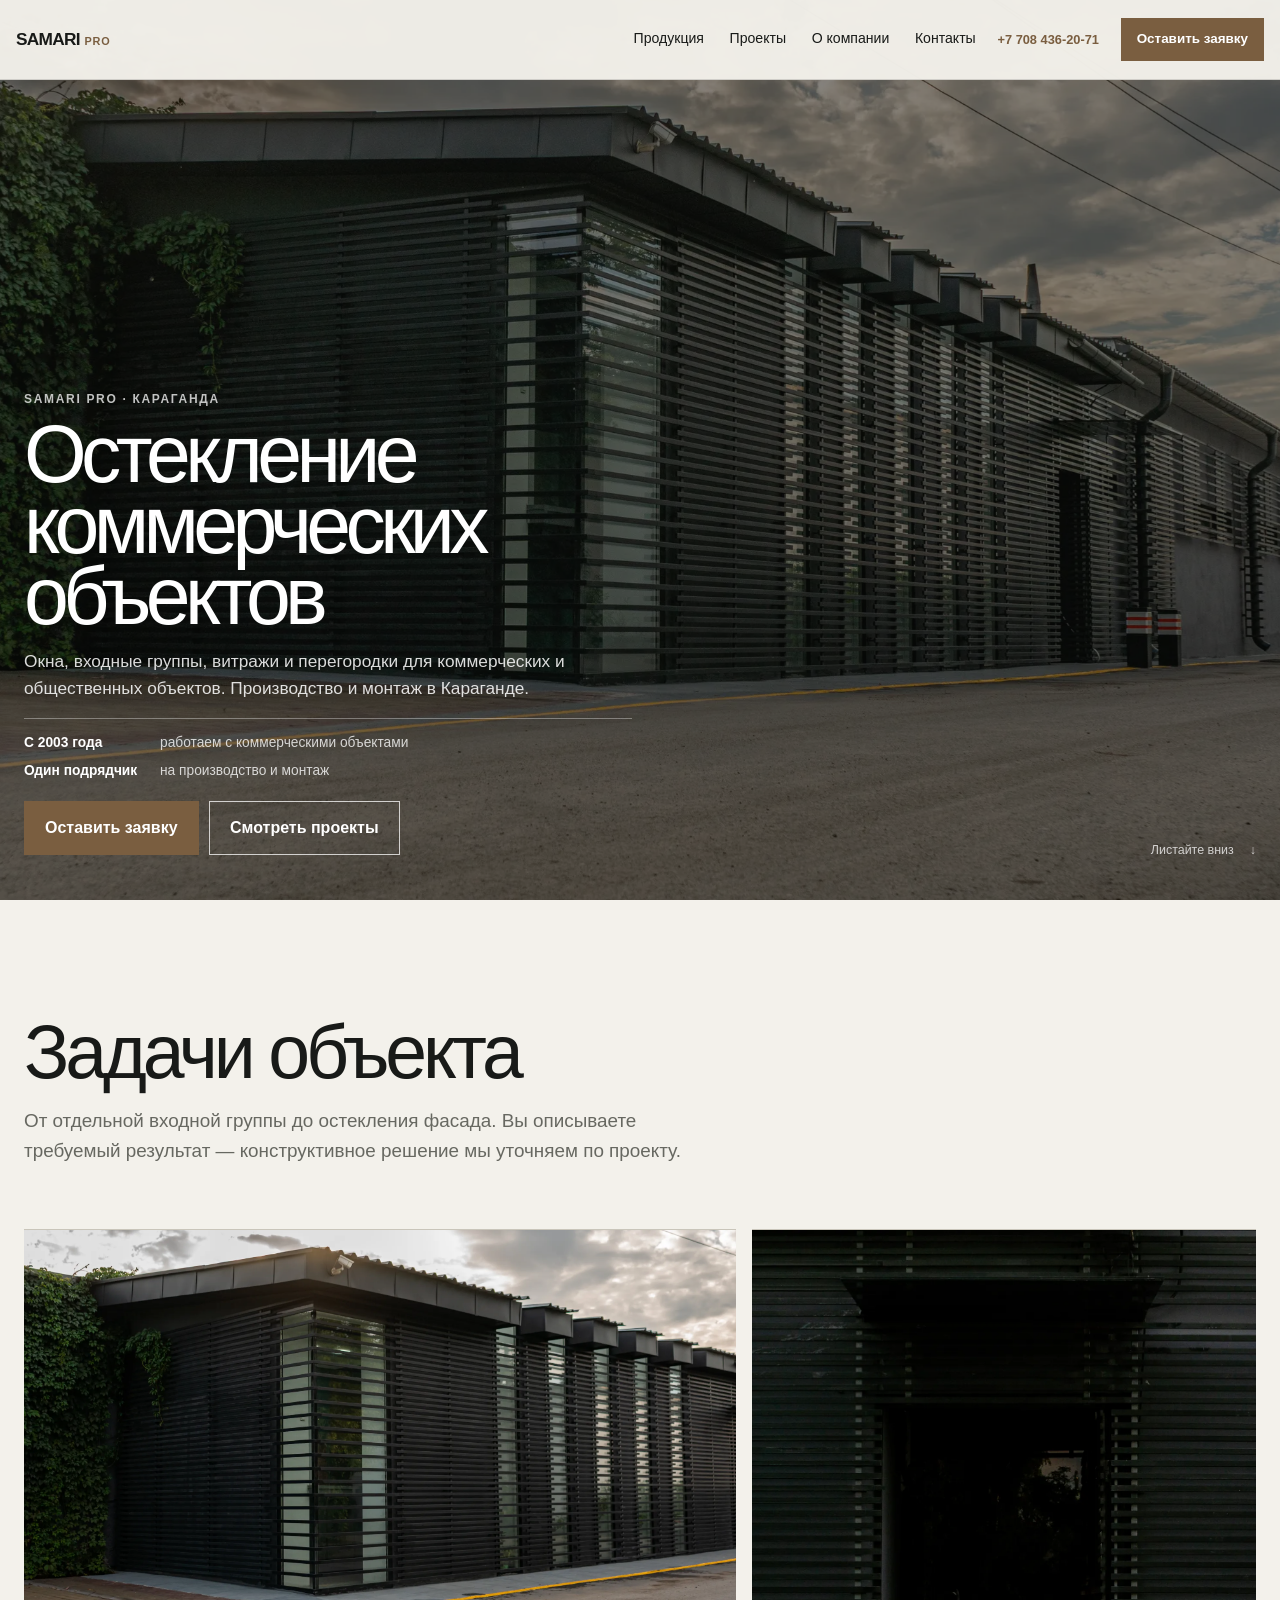
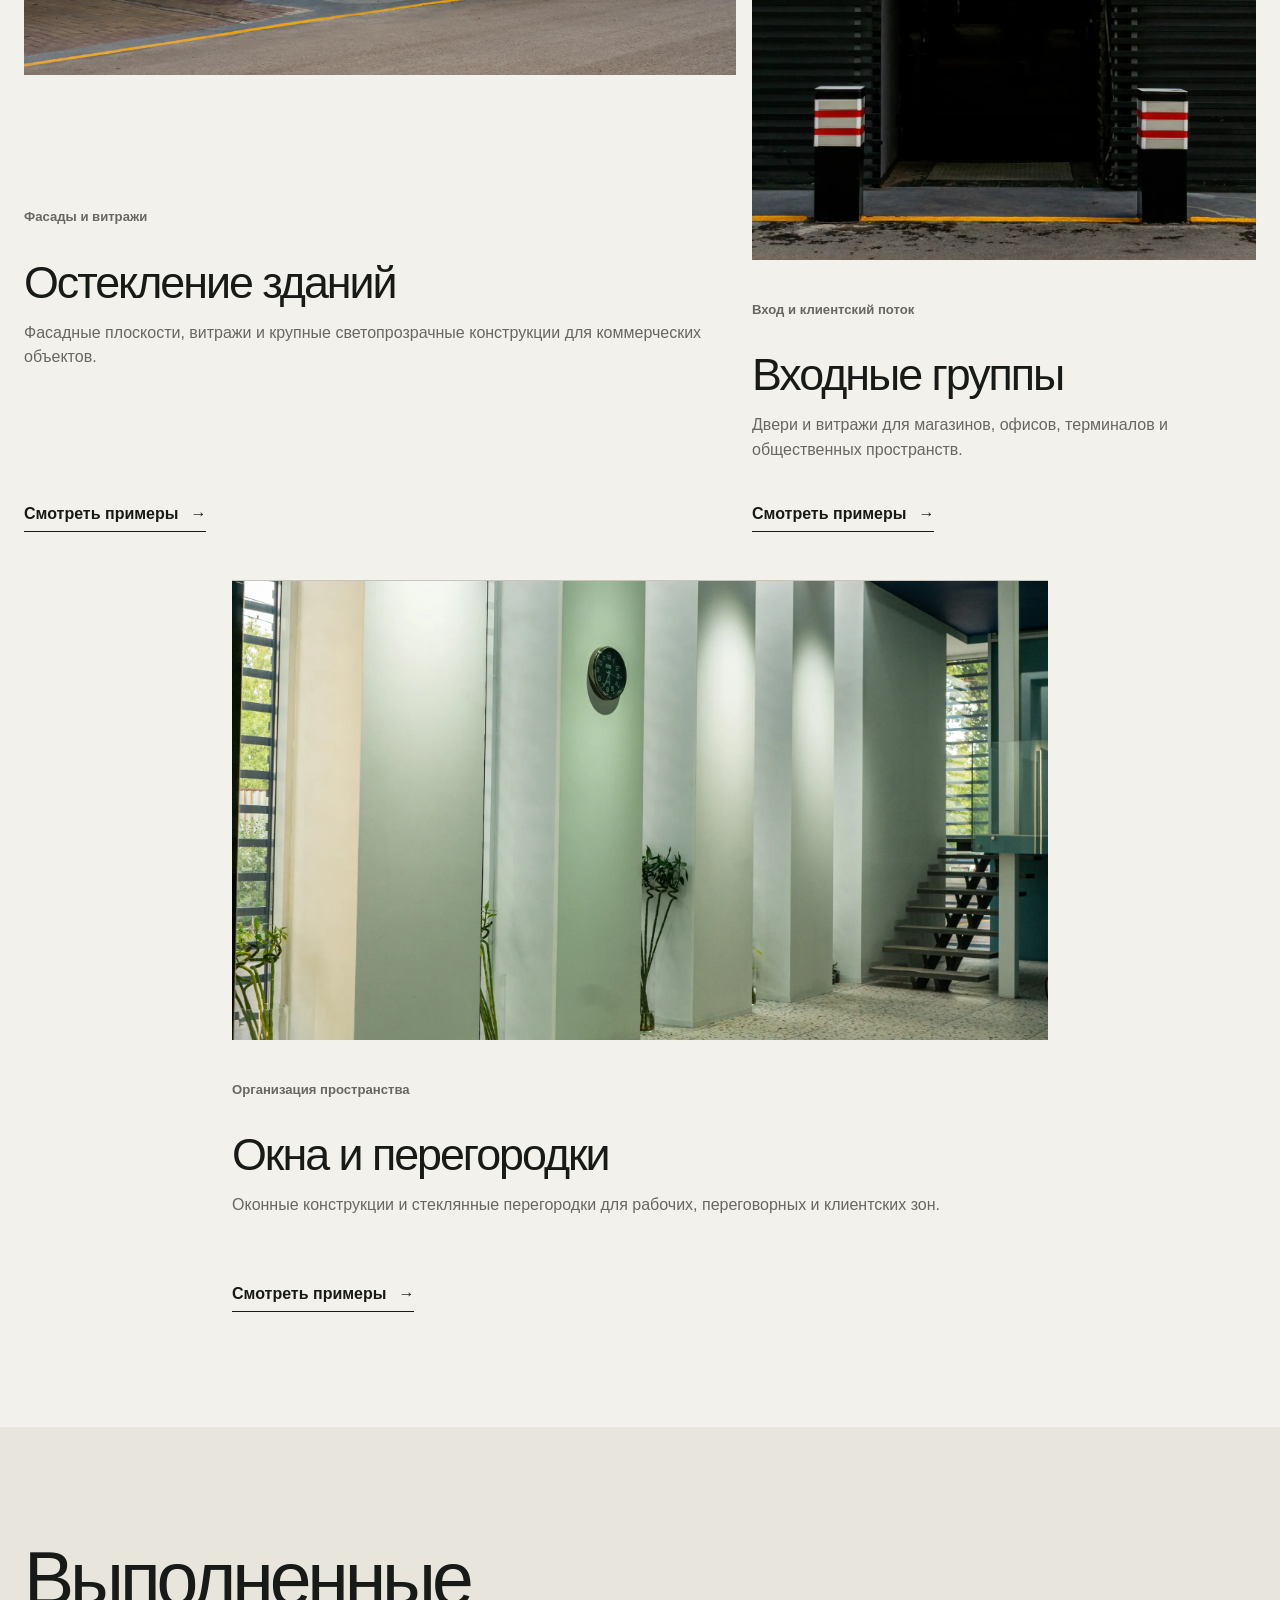
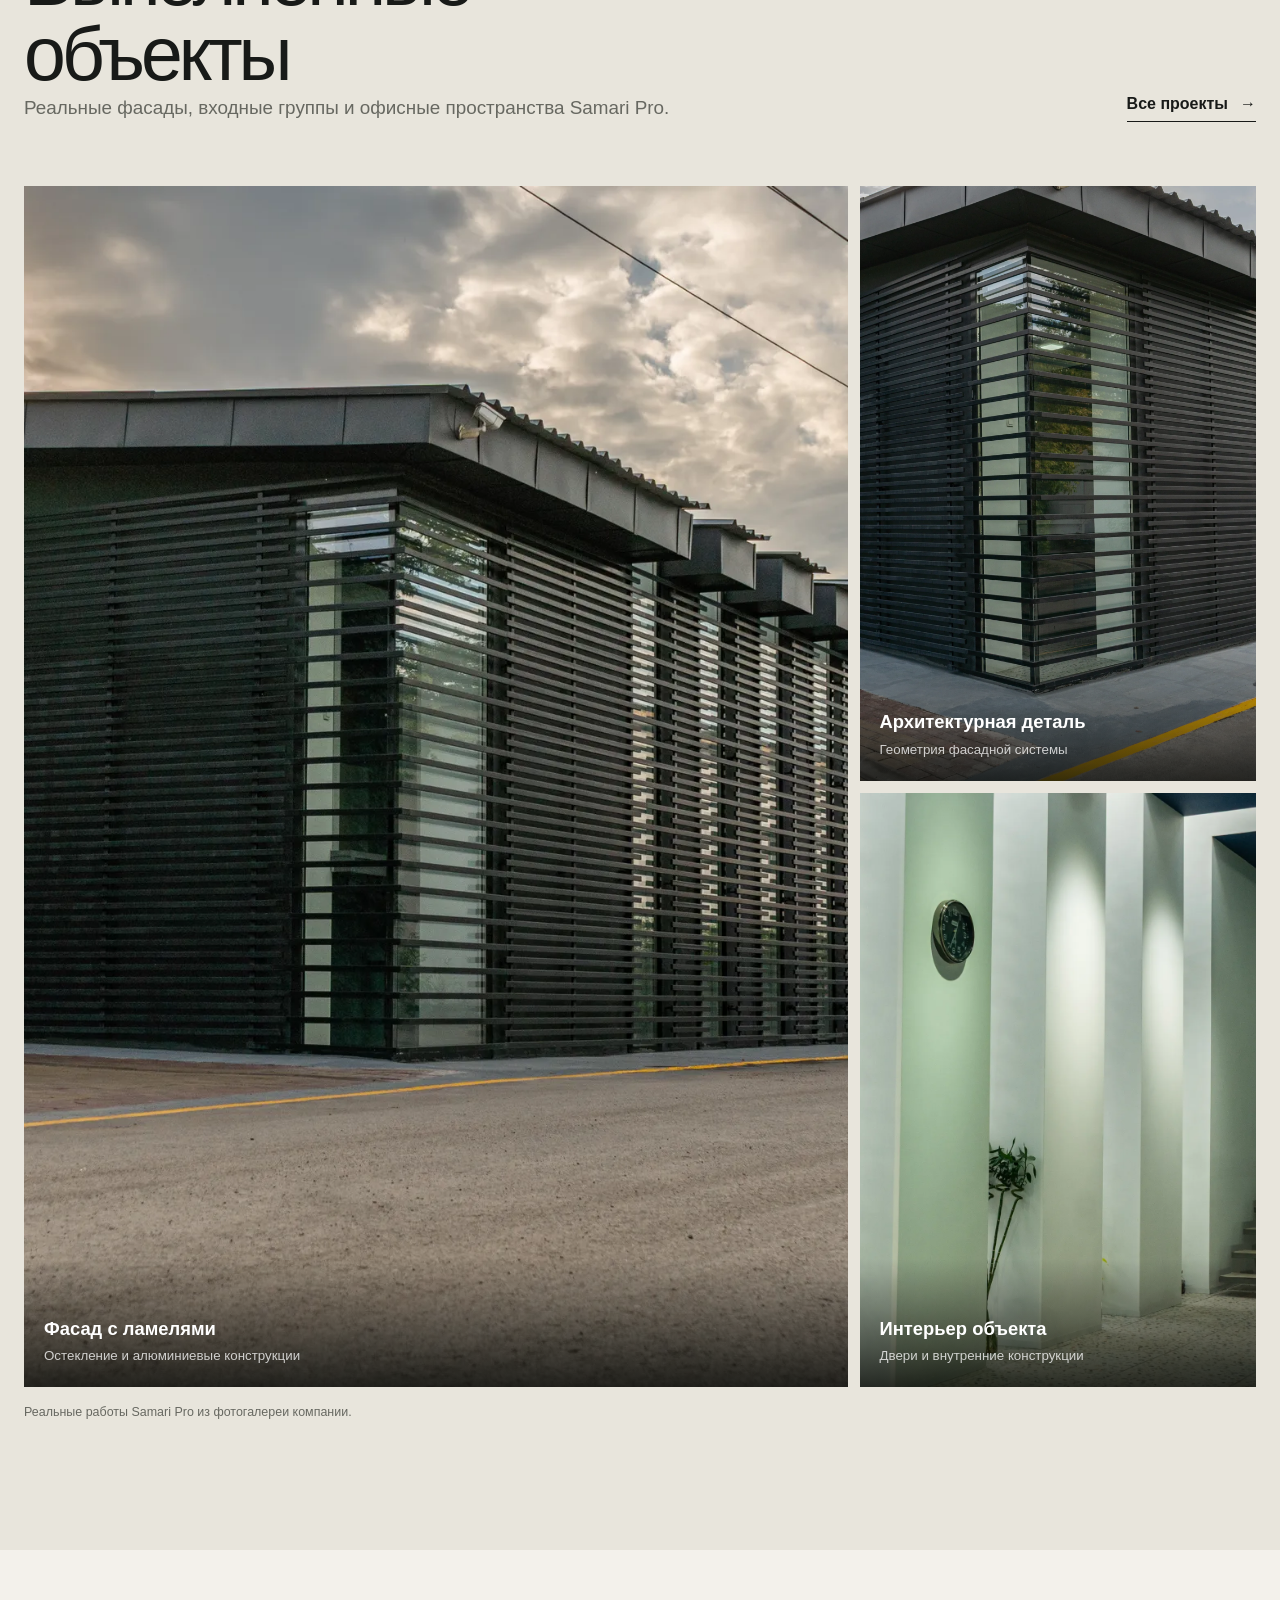
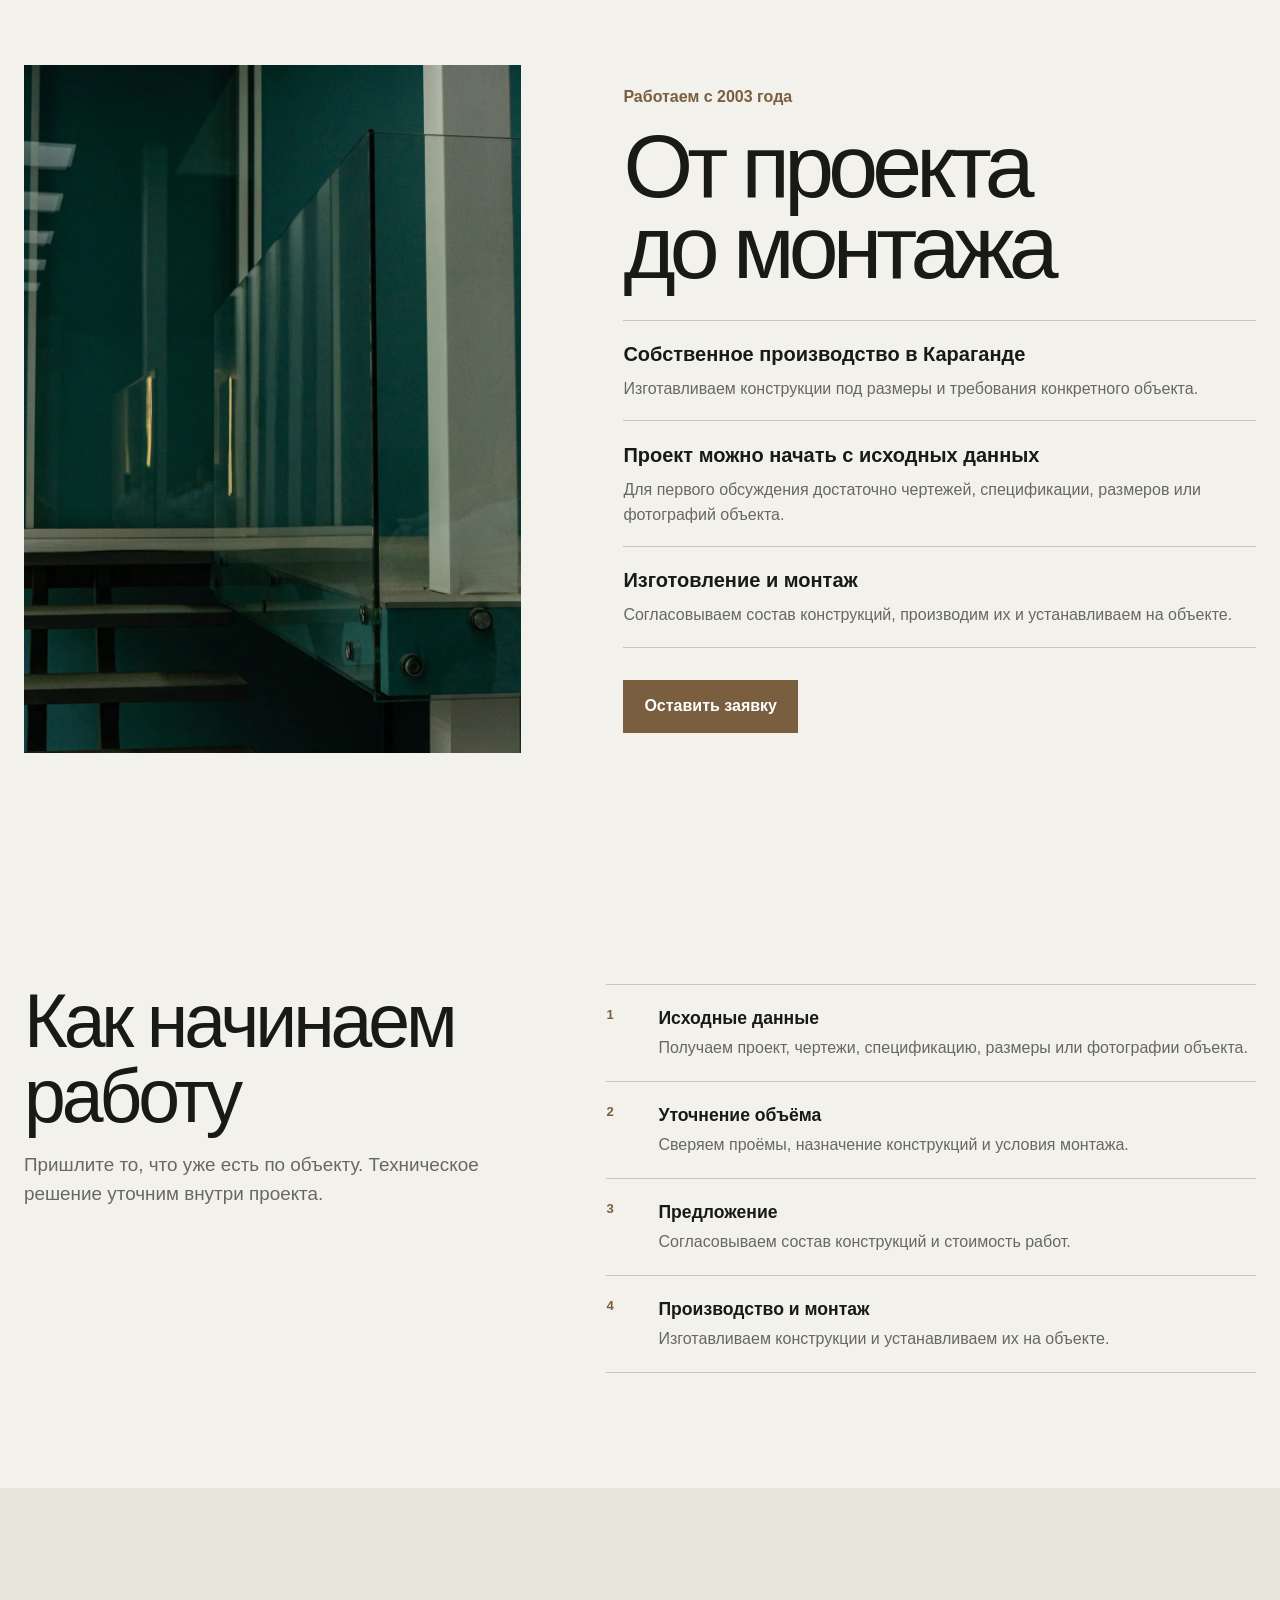
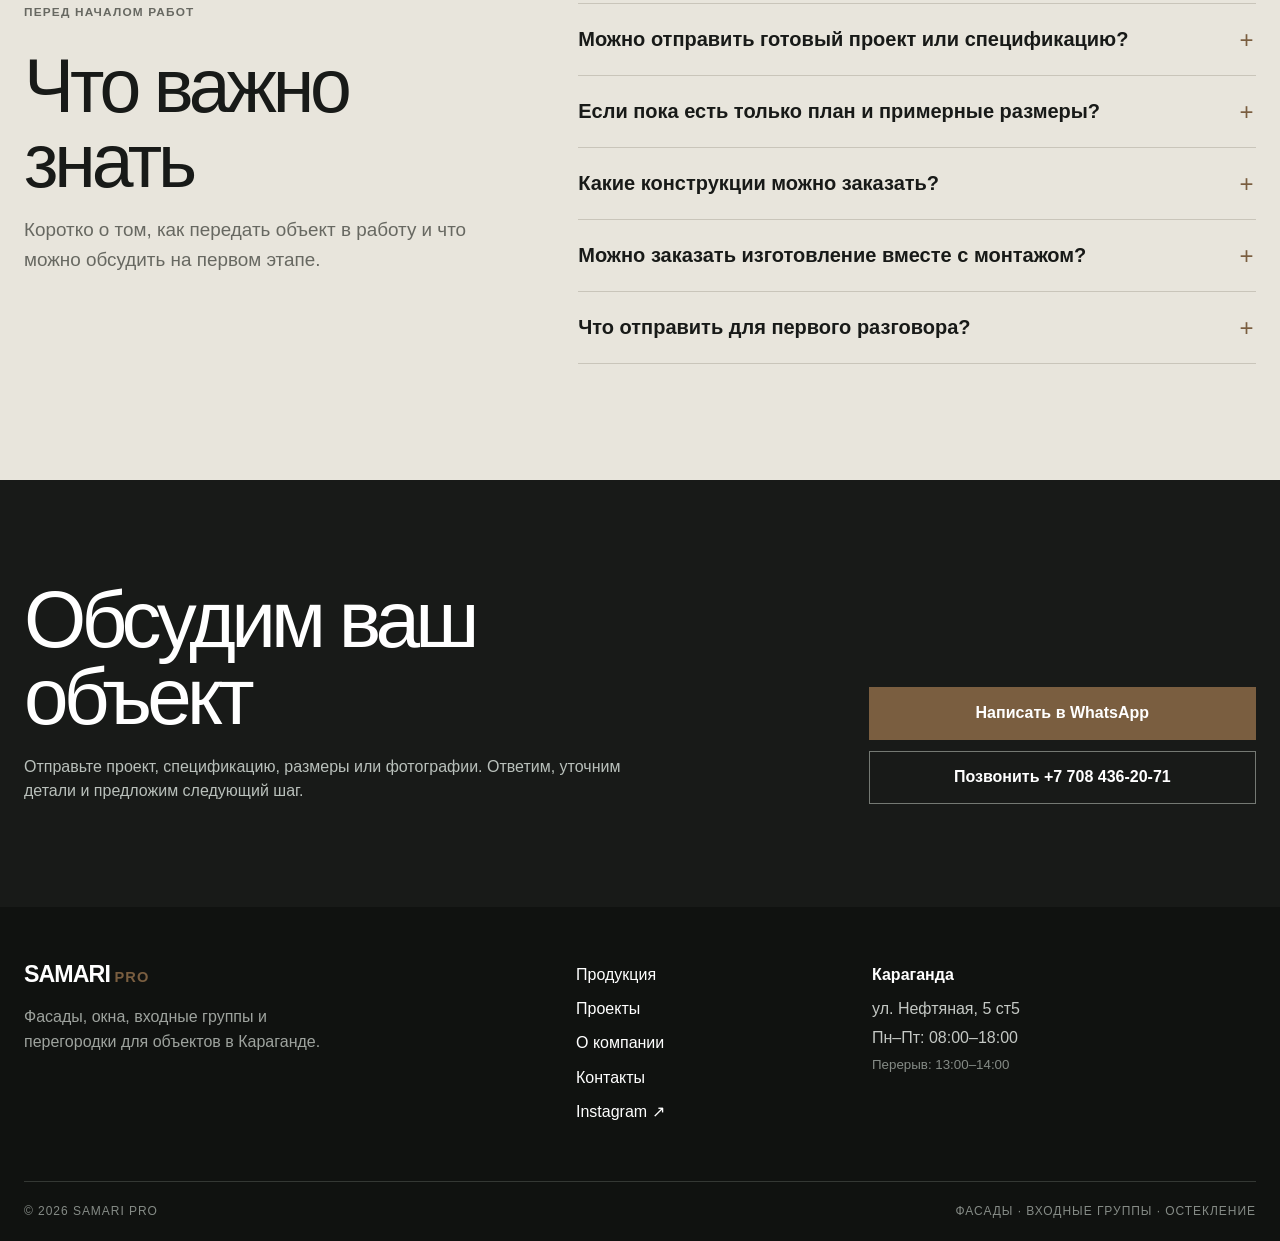
==== index.html @ a2adbf55 "Publish Samari Pro website" ====
<!doctype html>
<html lang="ru">
<head>
  <meta charset="utf-8">
  <meta name="viewport" content="width=device-width, initial-scale=1">
  <meta name="description" content="Samari Pro — фасады, окна, входные группы и перегородки для коммерческих объектов в Караганде.">
  <meta name="theme-color" content="#f3f1eb">
  <link rel="icon" href="/assets/images/favicon.svg" type="image/svg+xml">
  <link rel="alternate icon" href="/favicon.ico" sizes="any">
  <link rel="apple-touch-icon" href="/assets/images/apple-touch-icon.png">
  <title>Samari Pro — остекление коммерческих объектов в Караганде</title>
  <link rel="preload" as="image" href="/assets/images/projects/project-03.webp" fetchpriority="high">
  <link rel="stylesheet" href="/assets/css/style.css?v=20260908c">
</head>
<body class="page-home">
  <div class="loading-screen" aria-hidden="true"><i></i><i></i></div>
  <header class="site-header" data-header>
    <a class="logo" href="/index.html" aria-label="Samari Pro — главная"><span>SAMARI</span><b>PRO</b></a>
    <nav class="desktop-nav" aria-label="Основная навигация">
      <a href="/catalog.html">Продукция</a><a href="/projects.html">Проекты</a><a href="/about.html">О компании</a><a href="/contacts.html">Контакты</a>
    </nav>
    <a class="header-phone" href="tel:+77084362071"><span>+7 708 436-20-71</span></a><a class="header-action" href="https://wa.me/77084362071" target="_blank" rel="noopener">Оставить заявку</a>
    <button class="menu-toggle" type="button" aria-label="Открыть меню" aria-expanded="false" data-menu-toggle><span></span><span></span></button>
  </header>

  <div class="mobile-menu" data-mobile-menu aria-hidden="true">
    <nav aria-label="Мобильная навигация">
      <a href="/catalog.html">Продукция</a><a href="/projects.html">Проекты</a><a href="/about.html">О компании</a><a href="/contacts.html">Контакты</a>
    </nav>
    <div class="mobile-menu__bottom"><p>Фасады, окна и входные группы<br>для объектов в Караганде</p><a class="mobile-phone" href="tel:+77084362071">+7 708 436-20-71</a><a class="button button--accent" href="https://wa.me/77084362071" target="_blank" rel="noopener">Оставить заявку</a></div>
  </div>

  <main>
    <section class="hero" aria-labelledby="hero-title">
      <img class="hero__image is-active" src="/assets/images/projects/project-03.webp" alt="Фасад с панорамным остеклением и алюминиевыми ламелями, работа Samari Pro" width="2200" height="1467" fetchpriority="high">
      <div class="hero__overlay" aria-hidden="true"></div>
      <div class="shell hero__content">
        <p class="hero__location">Samari Pro · Караганда</p>
        <h1 id="hero-title">Остекление коммерческих объектов</h1>
        <p class="hero__lead">Окна, входные группы, витражи и перегородки для коммерческих и общественных объектов. Производство и монтаж в Караганде.</p>
        <div class="hero__proof" aria-label="О компании"><span><b>С 2003 года</b> работаем с коммерческими объектами</span><span><b>Один подрядчик</b> на производство и монтаж</span></div>
        <div class="hero__actions"><a class="button button--accent" href="https://wa.me/77084362071" target="_blank" rel="noopener">Оставить заявку</a><button class="button button--light" type="button" data-scroll-target="projects">Смотреть проекты</button></div>
      </div>
      <button class="hero__scroll" type="button" data-scroll-target="solutions">Листайте вниз <span aria-hidden="true">↓</span></button>
    </section>

    <section class="solutions section" id="solutions" aria-labelledby="solutions-title">
      <div class="shell section-heading" data-reveal>
        <h2 id="solutions-title">Задачи объекта</h2>
        <p>От отдельной входной группы до остекления фасада. Вы описываете требуемый результат — конструктивное решение мы уточняем по проекту.</p>
      </div>
      <div class="shell solution-list">
        <article class="solution" data-reveal>
          <a class="solution__image" href="/projects.html"><img src="/assets/images/projects/project-01.webp" alt="Фасад с алюминиевыми ламелями, работа Samari Pro" width="2200" height="1467" loading="lazy"></a>
          <div class="solution__copy"><p class="solution__type">Фасады и витражи</p><h3>Остекление зданий</h3><p>Фасадные плоскости, витражи и крупные светопрозрачные конструкции для коммерческих объектов.</p><a class="text-link" href="/projects.html">Смотреть примеры <span>→</span></a></div>
        </article>
        <article class="solution" data-reveal>
          <a class="solution__image" href="/projects.html"><img src="/assets/images/projects/project-10.webp" alt="Входная группа в фасаде с алюминиевыми ламелями, работа Samari Pro" width="2200" height="1467" loading="lazy"></a>
          <div class="solution__copy"><p class="solution__type">Вход и клиентский поток</p><h3>Входные группы</h3><p>Двери и витражи для магазинов, офисов, терминалов и общественных пространств.</p><a class="text-link" href="/projects.html">Смотреть примеры <span>→</span></a></div>
        </article>
        <article class="solution solution--cold" data-reveal>
          <a class="solution__image" href="/projects.html"><img src="/assets/images/projects/project-34.webp" alt="Интерьер коммерческого объекта, работа Samari Pro" width="2200" height="1467" loading="lazy"></a>
          <div class="solution__copy"><p class="solution__type">Организация пространства</p><h3>Окна и перегородки</h3><p>Оконные конструкции и стеклянные перегородки для рабочих, переговорных и клиентских зон.</p><a class="text-link" href="/projects.html">Смотреть примеры <span>→</span></a></div>
        </article>
      </div>
    </section>

    <section class="featured-projects section section--paper" id="projects" aria-labelledby="projects-title">
      <div class="shell section-heading section-heading--row" data-reveal><div><h2 id="projects-title">Выполненные объекты</h2><p>Реальные фасады, входные группы и офисные пространства Samari Pro.</p></div><a class="text-link" href="/projects.html">Все проекты <span>→</span></a></div>
      <div class="shell project-mosaic" data-reveal>
        <a class="project-tile project-tile--large" href="/projects.html"><img src="/assets/images/projects/project-03.webp" alt="Фасад с остеклением и алюминиевыми ламелями, работа Samari Pro" width="2200" height="1467" loading="lazy"><span><b>Фасад с ламелями</b><small>Остекление и алюминиевые конструкции</small></span></a>
        <a class="project-tile" href="/projects.html"><img src="/assets/images/projects/project-05.webp" alt="Узел алюминиевых ламелей фасада, работа Samari Pro" width="1467" height="2200" loading="lazy"><span><b>Архитектурная деталь</b><small>Геометрия фасадной системы</small></span></a>
        <a class="project-tile" href="/projects.html"><img src="/assets/images/projects/project-33.webp" alt="Внутреннее пространство реализованного объекта Samari Pro" width="2200" height="1467" loading="lazy"><span><b>Интерьер объекта</b><small>Двери и внутренние конструкции</small></span></a>
      </div>
      <p class="shell image-note">Реальные работы Samari Pro из фотогалереи компании.</p>
    </section>

    <section class="company-showcase section" aria-labelledby="company-showcase-title">
      <div class="shell company-showcase__grid">
        <figure class="company-media" data-reveal><img src="/assets/images/projects/project-20.webp" alt="Интерьер реализованного коммерческого объекта Samari Pro" width="2200" height="1467" loading="lazy"></figure>
        <div class="company-showcase__copy" data-reveal>
          <p class="company-since">Работаем с 2003 года</p>
          <h2 id="company-showcase-title">От проекта до монтажа</h2>
          <ul class="company-points">
            <li><b>Собственное производство в Караганде</b><span>Изготавливаем конструкции под размеры и требования конкретного объекта.</span></li>
            <li><b>Проект можно начать с исходных данных</b><span>Для первого обсуждения достаточно чертежей, спецификации, размеров или фотографий объекта.</span></li>
            <li><b>Изготовление и монтаж</b><span>Согласовываем состав конструкций, производим их и устанавливаем на объекте.</span></li>
          </ul>
          <a class="button button--accent" href="https://wa.me/77084362071" target="_blank" rel="noopener">Оставить заявку</a>
        </div>
      </div>
    </section>

    <section class="how section" aria-labelledby="how-title">
      <div class="shell how__grid">
        <div class="section-heading" data-reveal><h2 id="how-title">Как начинаем работу</h2><p>Пришлите то, что уже есть по объекту. Техническое решение уточним внутри проекта.</p></div>
        <ol class="steps" data-reveal><li><b>Исходные данные</b><span>Получаем проект, чертежи, спецификацию, размеры или фотографии объекта.</span></li><li><b>Уточнение объёма</b><span>Сверяем проёмы, назначение конструкций и условия монтажа.</span></li><li><b>Предложение</b><span>Согласовываем состав конструкций и стоимость работ.</span></li><li><b>Производство и монтаж</b><span>Изготавливаем конструкции и устанавливаем их на объекте.</span></li></ol>
      </div>
    </section>

    <section class="faq section" aria-labelledby="faq-title">
      <div class="shell faq__grid">
        <div class="section-heading" data-reveal><p class="eyebrow">Перед началом работ</p><h2 id="faq-title">Что важно знать</h2><p>Коротко о том, как передать объект в работу и что можно обсудить на первом этапе.</p></div>
        <div class="faq__list" data-reveal>
          <details><summary>Можно отправить готовый проект или спецификацию?</summary><p>Да. Пришлите документы в WhatsApp — изучим исходные данные и уточним вопросы по конструкциям и монтажу.</p></details>
          <details><summary>Если пока есть только план и примерные размеры?</summary><p>Этого достаточно для первого обсуждения. Точные параметры фиксируются после уточнения объекта и замера.</p></details>
          <details><summary>Какие конструкции можно заказать?</summary><p>Фасадное остекление, витражи, окна, двери, входные группы и стеклянные перегородки.</p></details>
          <details><summary>Можно заказать изготовление вместе с монтажом?</summary><p>Да. Samari Pro производит конструкции и выполняет их монтаж на объекте.</p></details>
          <details><summary>Что отправить для первого разговора?</summary><p>Назначение объекта, проект или фотографии, примерные размеры и желаемый срок реализации.</p></details>
        </div>
      </div>
    </section>

    <section class="contact-band" aria-labelledby="contact-band-title">
      <div class="shell contact-band__grid">
        <div data-reveal><h2 id="contact-band-title">Обсудим ваш объект</h2><p>Отправьте проект, спецификацию, размеры или фотографии. Ответим, уточним детали и предложим следующий шаг.</p></div>
        <div class="contact-band__actions" data-reveal><a class="button button--accent" href="https://wa.me/77084362071" target="_blank" rel="noopener">Написать в WhatsApp</a><a class="button button--dark-outline" href="tel:+77084362071">Позвонить +7 708 436-20-71</a></div>
      </div>
    </section>
  </main>

  <footer class="site-footer">
    <div class="shell footer__main"><div><a class="logo logo--footer" href="/index.html"><span>SAMARI</span><b>PRO</b></a><p>Фасады, окна, входные группы и перегородки для объектов в Караганде.</p></div><nav aria-label="Навигация в подвале"><a href="/catalog.html">Продукция</a><a href="/projects.html">Проекты</a><a href="/about.html">О компании</a><a href="/contacts.html">Контакты</a><a href="https://www.instagram.com/samari_pro/" target="_blank" rel="noopener">Instagram ↗</a></nav><address><b>Караганда</b><span>ул. Нефтяная, 5 ст5</span><span>Пн–Пт: 08:00–18:00</span><small>Перерыв: 13:00–14:00</small></address></div>
    <div class="shell footer__bottom"><span>© 2026 Samari Pro</span><span>Фасады · Входные группы · Остекление</span></div>
  </footer>
  <script src="/assets/js/main.js?v=20260908c" defer></script>
</body>
</html>
---- assets/css/style.css ----
:root {
  --ink: #181a18; --paper: #f3f1eb; --paper-deep: #e8e5dc; --white: #fff;
  --line: #c9c5ba; --muted: #676861; --accent: #7a5e40; --accent-hover: #664d34;
  --header-h: 4.5rem; --shell: min(100% - 2rem, 86rem); --section: clamp(4.75rem, 9vw, 8.5rem);
  --ease: cubic-bezier(.2,.75,.25,1);
}
* { box-sizing: border-box; }
html { scroll-behavior: smooth; }
body { margin: 0; min-width: 320px; background: var(--paper); color: var(--ink); font-family: "Helvetica Neue", Helvetica, Arial, sans-serif; font-size: 1rem; line-height: 1.55; -webkit-font-smoothing: antialiased; }
body.menu-open { overflow: hidden; }
img { display: block; width: 100%; height: auto; }
a { color: inherit; text-decoration: none; }
button, input, select, textarea { font: inherit; }
button { color: inherit; }
.shell { width: var(--shell); margin-inline: auto; }
.section { padding-block: var(--section); }
.section--paper { background: var(--paper-deep); }

.site-header { position: fixed; z-index: 50; inset: 0 0 auto; height: var(--header-h); display: grid; grid-template-columns: 1fr auto auto; align-items: center; gap: .35rem; padding-inline: max(1rem, calc((100vw - 86rem) / 2)); background: rgba(243,241,235,.97); border-bottom: 1px solid rgba(24,26,24,.14); }
.logo { display: inline-flex; align-items: baseline; gap: .28rem; width: max-content; font-size: 1.08rem; font-weight: 800; letter-spacing: -.04em; line-height: 1; }
.logo b { color: var(--accent); font-size: .63em; letter-spacing: .08em; }
.desktop-nav, .header-action { display: none; }
.header-phone { min-height: 2.6rem; display: inline-flex; align-items: center; padding-inline: .65rem; border: 1px solid var(--line); color: var(--accent); font-size: .75rem; font-weight: 750; white-space: nowrap; }
.header-phone span { display: none; }
.header-phone::before { content: "Позвонить"; }
.menu-toggle { width: 2.75rem; height: 2.75rem; display: grid; place-content: center; gap: .37rem; padding: 0; background: transparent; border: 0; cursor: pointer; }
.menu-toggle span { width: 1.5rem; height: 1px; background: currentColor; transition: transform .2s ease; }
.menu-open .menu-toggle span:first-child { transform: translateY(.2rem) rotate(45deg); }
.menu-open .menu-toggle span:last-child { transform: translateY(-.2rem) rotate(-45deg); }
.mobile-menu { position: fixed; z-index: 40; inset: 0; display: flex; flex-direction: column; justify-content: space-between; padding: calc(var(--header-h) + 3rem) 1rem 1.5rem; background: var(--paper); visibility: hidden; opacity: 0; transform: translateY(-.75rem); transition: opacity .2s ease, transform .2s ease, visibility .2s; }
.mobile-menu.is-open { visibility: visible; opacity: 1; transform: none; }
.mobile-menu nav { display: grid; }
.mobile-menu nav a { padding: .65rem 0; border-bottom: 1px solid var(--line); font-size: clamp(2.1rem, 11vw, 4rem); font-weight: 500; letter-spacing: -.055em; line-height: 1.05; }
.mobile-menu__bottom { display: grid; gap: 1rem; }
.mobile-menu__bottom p { margin: 0; color: var(--muted); }
.mobile-phone { width: max-content; padding-bottom: .2rem; border-bottom: 1px solid currentColor; color: var(--accent); font-size: 1.25rem; font-weight: 700; }

.button { min-height: 3.35rem; display: inline-flex; align-items: center; justify-content: center; padding: .85rem 1.25rem; border: 1px solid transparent; border-radius: 0; background: transparent; font-weight: 650; line-height: 1.15; cursor: pointer; transition: background-color .16s ease, border-color .16s ease, color .16s ease; }
.button--accent { background: var(--accent); color: var(--white); }
.button--accent:hover { background: var(--accent-hover); }
.button--light { color: var(--white); border-color: rgba(255,255,255,.75); }
.button--light:hover { background: var(--white); color: var(--ink); }
.button--dark-outline { border-color: var(--ink); }
.button--dark-outline:hover { background: var(--ink); color: var(--white); }
.text-link { display: inline-flex; align-items: center; gap: .75rem; padding-bottom: .28rem; border-bottom: 1px solid currentColor; font-weight: 650; }
.text-link span { transition: transform .16s ease; }
.text-link:hover span { transform: translateX(.2rem); }

.loading-screen { display: none; }
.hero { position: relative; min-height: 94svh; display: flex; align-items: flex-end; overflow: hidden; background: var(--ink); color: var(--white); }
.hero__overlay { position: absolute; inset: 0; width: 100%; height: 100%; }
.hero__image { position: absolute; inset: -6% 0; height: 112%; object-fit: cover; object-position: 60% center; opacity: 0; transform: translate3d(0, var(--hero-parallax, 0), 0) scale(1.02); transition: opacity .85s var(--ease); will-change: transform; }
.hero__image.is-active { opacity: 1; }
.hero__overlay { z-index: 1; background: rgba(12,14,13,.5); }
.hero__content { position: relative; z-index: 2; padding-block: calc(var(--header-h) + 5rem) clamp(5.75rem, 10vh, 8rem); }
.hero__location { margin: 0 0 1rem; color: rgba(255,255,255,.75); font-size: .75rem; font-weight: 650; letter-spacing: .14em; text-transform: uppercase; }
.hero h1 { max-width: 9ch; margin: 0; font-size: clamp(3.25rem, 15vw, 7.4rem); font-weight: 500; letter-spacing: -.07em; line-height: .86; }
.hero__lead { max-width: 38rem; margin: 1.5rem 0 0; color: rgba(255,255,255,.85); font-size: clamp(1.02rem, 2vw, 1.25rem); }
.hero__proof { max-width: 38rem; display: grid; gap: .8rem; margin-top: 1.6rem; padding-top: 1rem; border-top: 1px solid rgba(255,255,255,.35); color: rgba(255,255,255,.78); font-size: .86rem; }
.hero__proof span { display: grid; grid-template-columns: 7.5rem 1fr; gap: 1rem; }
.hero__proof b { color: var(--white); font-weight: 650; }
.hero__actions { display: grid; gap: .65rem; margin-top: 2rem; }
.hero__scroll { display: none; }

.section-heading { display: grid; gap: 1rem; margin-bottom: clamp(2.4rem, 5vw, 4rem); }
.section-heading h1, .section-heading h2, .page-title h1 { margin: 0; max-width: 16ch; font-size: clamp(2.2rem, 7vw, 4.7rem); font-weight: 500; letter-spacing: -.055em; line-height: 1; }
.section-heading p, .page-title p { max-width: 42rem; margin: 0; color: var(--muted); font-size: clamp(1rem, 2vw, 1.18rem); }
.eyebrow { margin: 0 0 .7rem !important; color: var(--muted); font-size: .74rem !important; font-weight: 650; letter-spacing: .1em; text-transform: uppercase; }
.solution-list { display: grid; gap: 1rem; }
.solution { display: grid; background: var(--paper); border-top: 1px solid var(--line); }
.solution__image { display: block; aspect-ratio: 4 / 3; overflow: hidden; background: var(--paper-deep); }
.solution__image img { height: 100%; object-fit: cover; transition: opacity .2s ease; }
.solution:hover .solution__image img { opacity: .9; }
.solution__copy { display: flex; flex-direction: column; align-items: flex-start; padding: 1.5rem 0 0; }
.solution__copy h3 { margin: 0; font-size: clamp(1.8rem, 5vw, 2.8rem); font-weight: 500; letter-spacing: -.045em; line-height: 1; }
.solution__copy > p:not(.eyebrow) { margin: 1rem 0 2rem; color: var(--muted); }
.solution__copy .text-link { margin-top: auto; }
.solution__type { margin: 0 0 .75rem; color: var(--accent); font-size: .82rem; font-weight: 650; }
.solution--cold { background: var(--paper); color: var(--ink); }
.solution--cold .solution__copy > p { color: var(--muted); }

.section-heading--row { align-items: end; }
.project-mosaic { display: grid; gap: .75rem; }
.project-tile { position: relative; display: block; min-height: 22rem; overflow: hidden; background: var(--ink); color: var(--white); }
.project-tile img { height: 100%; min-height: 22rem; object-fit: cover; transition: opacity .2s ease; }
.project-tile:hover img { opacity: .83; }
.project-tile span { position: absolute; inset: auto 0 0; display: grid; gap: .2rem; padding: 3.5rem 1.25rem 1.25rem; background: linear-gradient(to top, rgba(10,12,10,.82), transparent); }
.project-tile b { font-size: 1.15rem; }
.project-tile small { color: rgba(255,255,255,.76); }
.image-note { margin-top: 1rem; color: var(--muted); font-size: .78rem; }
.company-showcase__grid { display: grid; gap: 2.5rem; }
.company-media { min-height: 31rem; margin: 0; overflow: hidden; background: var(--paper-deep); }
.company-media img { height: 100%; min-height: 31rem; object-fit: cover; }
.company-since { margin: 0 0 1rem; color: var(--accent); font-weight: 650; }
.company-showcase__copy h2 { max-width: 10ch; margin: 0; font-size: clamp(2.7rem, 8vw, 5.6rem); font-weight: 500; letter-spacing: -.065em; line-height: .9; }
.company-points { margin: 2rem 0; padding: 0; list-style: none; border-top: 1px solid var(--line); }
.company-points li { display: grid; gap: .45rem; padding: 1.15rem 0; border-bottom: 1px solid var(--line); }
.company-points b { font-size: clamp(1.05rem, 2vw, 1.25rem); }
.company-points span { color: var(--muted); }
.social-contact__grid { display: grid; gap: .75rem; }
.social-card { position: relative; min-height: 31rem; display: flex; align-items: flex-end; overflow: hidden; background: var(--ink); color: var(--white); }
.social-card > img, .social-card__shade { position: absolute; inset: 0; width: 100%; height: 100%; }
.social-card > img { object-fit: cover; transition: transform .7s var(--ease); }
.social-card:hover > img { opacity: .9; }
.social-card__shade { background: rgba(10,12,10,.57); }
.social-card__content { position: relative; z-index: 1; width: 100%; display: grid; align-items: end; padding: 1.4rem; }
.social-card__content > p { margin: 0 0 .55rem; color: rgba(255,255,255,.7); font-size: .76rem; font-weight: 650; letter-spacing: .08em; text-transform: uppercase; }
.social-card h3 { margin: 0; font-size: clamp(2.5rem, 8vw, 5rem); font-weight: 500; letter-spacing: -.06em; line-height: .95; }
.social-card__content > span { max-width: 25rem; margin-top: .9rem; color: rgba(255,255,255,.8); }
.social-card__action { min-height: 3.65rem; display: flex; align-items: center; justify-content: space-between; gap: 1rem; margin-top: 2rem; padding: .9rem 1rem; background: var(--white); color: var(--ink); font-weight: 700; transition: background-color .16s ease, color .16s ease; }
.social-card__action b { font-size: 1.15rem; }
.social-card--whatsapp .social-card__action { background: var(--accent); color: var(--white); }
.social-card--whatsapp .social-card__action:hover { background: var(--accent-hover); }
.social-card--instagram .social-card__action:hover { background: var(--paper-deep); }
.how__grid { display: grid; gap: 1rem; }
.steps { margin: 0; padding: 0; list-style: none; border-top: 1px solid var(--line); counter-reset: steps; }
.steps li { counter-increment: steps; display: grid; grid-template-columns: 2.25rem 1fr; gap: .25rem 1rem; padding: 1.25rem 0; border-bottom: 1px solid var(--line); }
.steps li::before { content: counter(steps); grid-row: 1 / 3; color: var(--accent); font-size: .82rem; font-weight: 700; }
.steps b { font-size: 1.1rem; }
.steps span { color: var(--muted); }

.faq { background: var(--paper-deep); }
.faq__grid { display: grid; gap: 2.5rem; }
.faq__list { border-top: 1px solid var(--line); }
.faq details { border-bottom: 1px solid var(--line); }
.faq summary { position: relative; padding: 1.25rem 3rem 1.25rem 0; font-size: clamp(1.05rem, 2vw, 1.25rem); font-weight: 650; list-style: none; cursor: pointer; }
.faq summary::-webkit-details-marker { display: none; }
.faq summary::after { content: "+"; position: absolute; right: .15rem; top: 50%; transform: translateY(-50%); color: var(--accent); font-size: 1.5rem; font-weight: 400; }
.faq details[open] summary::after { content: "−"; }
.faq details p { max-width: 42rem; margin: -.25rem 3rem 1.35rem 0; color: var(--muted); }
.faq summary:focus-visible { outline: 2px solid var(--accent); outline-offset: 4px; }

.contact-band { padding-block: clamp(4rem, 8vw, 7rem); background: var(--ink); color: var(--white); }
.contact-band__grid { display: grid; gap: 2.5rem; }
.contact-band h2 { margin: 0; max-width: 14ch; font-size: clamp(2.35rem, 8vw, 5rem); font-weight: 500; letter-spacing: -.06em; line-height: .96; }
.contact-band p { max-width: 38rem; margin: 1.2rem 0 0; color: #b9c0bb; }
.contact-band__actions { display: grid; align-content: end; gap: .65rem; }
.contact-band .button--dark-outline { border-color: #747973; }
.contact-band .button--dark-outline:hover { background: var(--white); color: var(--ink); border-color: var(--white); }
.site-footer { padding: 3.5rem 0 1.25rem; background: #101210; color: var(--white); }
.footer__main { display: grid; gap: 2.5rem; }
.logo--footer { font-size: 1.45rem; }
.footer__main > div p { max-width: 20rem; margin: 1rem 0 0; color: #9ea39e; }
.footer__main nav { display: grid; align-content: start; gap: .6rem; }
.footer__main nav a:hover { color: #a9c0b9; }
.footer__main address { display: grid; align-content: start; gap: .25rem; color: #c4c8c4; font-style: normal; }
.footer__main address b { margin-bottom: .35rem; color: var(--white); }
.footer__main address small { color: #858b86; }
.footer__bottom { display: flex; flex-wrap: wrap; justify-content: space-between; gap: .5rem 2rem; margin-top: 3.5rem; padding-top: 1.25rem; border-top: 1px solid #343834; color: #858b86; font-size: .75rem; text-transform: uppercase; letter-spacing: .08em; }

.inner-main { padding-top: var(--header-h); }
.inner-hero { position: relative; min-height: 72svh; display: flex; align-items: flex-end; overflow: hidden; background: var(--ink); color: var(--white); }
.inner-hero > img, .inner-hero__shade { position: absolute; inset: 0; width: 100%; height: 100%; }
.inner-hero > img { object-fit: cover; object-position: center; }
.inner-hero__shade { background: rgba(10,12,10,.5); }
.inner-hero__content { position: relative; z-index: 1; padding-block: clamp(4rem, 10vh, 7rem); }
.inner-hero__content h1 { max-width: 15ch; margin: 0; font-size: clamp(2.55rem, 9vw, 5.4rem); font-weight: 500; letter-spacing: -.06em; line-height: .96; }
.inner-hero__content > p:last-child { max-width: 40rem; margin: 1.25rem 0 0; color: rgba(255,255,255,.82); font-size: clamp(1rem, 2vw, 1.2rem); }
.inner-hero .page-title__meta { color: #c6d6d1; }
.page-title { padding-block: clamp(4.5rem, 9vw, 8rem) clamp(3rem, 7vw, 6rem); }
.page-title__meta { margin: 0 0 1rem; color: var(--accent); font-size: .76rem; font-weight: 700; letter-spacing: .1em; text-transform: uppercase; }
.page-title h1 { max-width: 13ch; }
.page-title p { margin-top: 1.4rem; }
.page-hero-image { width: var(--shell); height: clamp(20rem, 55vw, 44rem); margin-inline: auto; object-fit: cover; }
.catalog-nav { position: sticky; z-index: 10; top: var(--header-h); display: flex; gap: .5rem; overflow-x: auto; padding: .75rem max(1rem, calc((100vw - 86rem) / 2)); background: var(--paper); border-block: 1px solid var(--line); scrollbar-width: none; }
.catalog-nav::-webkit-scrollbar { display: none; }
.catalog-nav button, .filter-bar button { white-space: nowrap; padding: .6rem .85rem; border: 1px solid var(--line); background: transparent; cursor: pointer; }
.catalog-nav button:hover, .filter-bar button:hover, .filter-bar button.is-active { border-color: var(--accent); background: var(--accent); color: var(--white); }
.system-detail { scroll-margin-top: calc(var(--header-h) + 4rem); }
.system-detail__grid { display: grid; gap: 2rem; }
.system-detail__media { min-height: 22rem; background: var(--paper-deep); }
.system-detail__media img { height: 100%; object-fit: cover; }
.system-detail__copy h2 { margin: 0; font-size: clamp(2.2rem, 6vw, 4rem); font-weight: 500; letter-spacing: -.055em; line-height: 1; }
.system-detail__copy > p { color: var(--muted); font-size: 1.08rem; }
.best-for { display: grid; gap: 0; margin: 2rem 0; border-top: 1px solid var(--line); }
.best-for span { padding: .75rem 0; border-bottom: 1px solid var(--line); }
.system-detail--dark { background: var(--ink); color: var(--white); }
.system-detail--dark .system-detail__copy > p { color: #b9c0bb; }
.system-detail--dark .best-for, .system-detail--dark .best-for span { border-color: #474b47; }
.compare-wrap { overflow-x: auto; border: 1px solid var(--line); }
.compare { width: 100%; min-width: 43rem; border-collapse: collapse; background: var(--paper); }
.compare th, .compare td { padding: 1rem; text-align: left; border-bottom: 1px solid var(--line); }
.compare th { font-size: .8rem; text-transform: uppercase; letter-spacing: .06em; }
.compare td:first-child { color: var(--muted); }
.compare tr:last-child td { border-bottom: 0; }
.more-products { display: grid; border-top: 1px solid var(--line); }
.more-product { display: grid; gap: .75rem; padding: 1.5rem 0; border-bottom: 1px solid var(--line); }
.more-product h3 { margin: 0; font-size: 1.5rem; font-weight: 500; }
.more-product p { margin: 0; color: var(--muted); }

.projects-hero { min-height: 82svh; }
.projects-hero > img { object-position: 58% center; }
.projects-hero .inner-hero__shade { background: rgba(11,13,12,.43); }
.projects-hero .inner-hero__content h1 { max-width: 11ch; font-size: clamp(3.3rem, 11vw, 7.2rem); line-height: .88; }
.projects-gallery { background: #f7f6f1; }
.portfolio-intro { display: grid; gap: 1.25rem; margin-bottom: clamp(2.5rem, 6vw, 5rem); padding-bottom: clamp(2rem, 4vw, 3.5rem); border-bottom: 1px solid var(--line); }
.portfolio-intro h2 { max-width: 8ch; margin: 0; font-size: clamp(3rem, 9vw, 6.8rem); font-weight: 500; letter-spacing: -.07em; line-height: .88; }
.portfolio-intro p { max-width: 37rem; margin: 0; color: var(--muted); font-size: clamp(1rem, 2vw, 1.2rem); }
.filter-bar { display: flex; gap: 1.5rem; overflow-x: auto; margin-bottom: clamp(2.5rem, 5vw, 4rem); padding-bottom: .1rem; border-bottom: 1px solid var(--line); scrollbar-width: none; }
.filter-bar button { min-height: 3.2rem; flex: 0 0 auto; padding: .7rem 0; border: 0; border-bottom: 2px solid transparent; background: transparent; color: var(--muted); font-size: .95rem; cursor: pointer; }
.filter-bar button:hover { border-color: var(--line); background: transparent; color: var(--ink); }
.filter-bar button.is-active { border-color: var(--accent); background: transparent; color: var(--ink); }
.gallery-grid { display: grid; gap: 3rem 1rem; }
.gallery-item { min-width: 0; }
.gallery-item[hidden] { display: none; }
.gallery-item figure { margin: 0; }
.gallery-item img { aspect-ratio: 4 / 3; object-fit: cover; background: var(--paper-deep); transition: opacity .18s ease; }
.gallery-item:hover img { opacity: .92; }
.gallery-item--tall img { aspect-ratio: 3 / 4; }
.gallery-item figcaption { display: grid; grid-template-columns: 1fr auto; gap: .25rem 1rem; padding-top: 1rem; border-top: 1px solid transparent; }
.gallery-item figcaption b { font-size: 1.05rem; font-weight: 600; }
.gallery-item figcaption span { color: var(--muted); font-size: .86rem; text-align: right; }
.portfolio-source { max-width: 38rem; margin: clamp(4rem, 8vw, 7rem) 0 0 auto; padding-top: 1rem; border-top: 1px solid var(--line); color: var(--muted); font-size: .82rem; }
.gallery-disclaimer { margin-bottom: 2rem; padding: 1rem; border: 1px solid var(--line); color: var(--muted); font-size: .88rem; }

.story-grid, .values-grid, .contact-layout { display: grid; gap: 2.5rem; }
.story-grid h2, .values-grid h2, .contact-layout h2, .form-panel h2 { margin: 0; font-size: clamp(2rem, 5vw, 3.5rem); font-weight: 500; letter-spacing: -.05em; line-height: 1; }
.story-grid p { margin: 0 0 1rem; color: var(--muted); font-size: 1.08rem; }
.values-list { margin: 0; padding: 0; list-style: none; border-top: 1px solid var(--line); }
.values-list li { display: grid; gap: .4rem; padding: 1.25rem 0; border-bottom: 1px solid var(--line); }
.values-list b { font-size: 1.15rem; }
.values-list span { color: var(--muted); }
.fact-panel { padding: 1.5rem; background: var(--ink); color: var(--white); }
.fact-panel dl { margin: 0; }
.fact-panel div { display: grid; gap: .2rem; padding: 1rem 0; border-bottom: 1px solid #414641; }
.fact-panel div:last-child { border-bottom: 0; }
.fact-panel dt { color: #939993; font-size: .8rem; text-transform: uppercase; letter-spacing: .08em; }
.fact-panel dd { margin: 0; }

.contact-layout { align-items: start; }
.contact-details { display: grid; border-top: 1px solid var(--line); }
.contact-details > div { display: grid; gap: .35rem; padding: 1.4rem 0; border-bottom: 1px solid var(--line); }
.contact-details small { display: block; margin-bottom: .25rem; color: var(--muted); }
.contact-details b { font-size: 1.12rem; }
.contact-details > div > span { display: block; color: var(--muted); }
.contact-details .text-link { width: max-content; margin-top: .45rem; }
.contact-number { display: block; width: max-content; margin-bottom: .65rem; font-size: clamp(1.35rem, 3vw, 2rem); font-weight: 600; letter-spacing: -.035em; }
.form-panel { padding: clamp(1.25rem, 4vw, 2.5rem); background: var(--white); border: 1px solid var(--line); }
.form-panel > p { color: var(--muted); }
.contact-choice { position: sticky; top: calc(var(--header-h) + 2rem); }
.contact-choice__actions { display: grid; gap: .65rem; margin: 2rem 0 1.25rem; }
.contact-choice > small { display: block; color: var(--muted); }
.contacts-main { background: var(--paper-deep); }
.contact-compact { min-height: calc(100svh - var(--header-h)); display: grid; align-items: center; padding-block: clamp(3.5rem, 8vw, 7rem); }
.contact-compact .contact-layout > div:first-child > h1 { max-width: 12ch; margin: 0 0 2rem; font-size: clamp(2.65rem, 7vw, 5.6rem); font-weight: 500; letter-spacing: -.065em; line-height: .94; }
.contact-compact .contact-choice { position: static; }
.location-section { background: var(--paper); }
.location-grid { display: grid; border: 1px solid var(--line); background: var(--white); }
.location-copy { padding: clamp(1.5rem, 5vw, 4rem); }
.location-copy h2 { max-width: 10ch; margin: 0; font-size: clamp(2.3rem, 7vw, 4.8rem); font-weight: 500; letter-spacing: -.06em; line-height: .96; }
.location-copy > p:not(.eyebrow) { max-width: 31rem; margin: 1.25rem 0 0; color: var(--muted); }
.location-copy dl { display: grid; gap: 0; margin: 2rem 0; border-top: 1px solid var(--line); }
.location-copy dl div { display: grid; grid-template-columns: 6rem 1fr; gap: 1rem; padding: .8rem 0; border-bottom: 1px solid var(--line); }
.location-copy dt { color: var(--muted); }
.location-copy dd { margin: 0; font-weight: 650; }
.map-frame { position: relative; min-height: 28rem; overflow: hidden; background: var(--paper-deep); }
.map-frame iframe { width: 100%; height: 100%; min-height: 28rem; display: block; border: 0; }
.map-frame__link { position: absolute; right: 1rem; bottom: 1rem; padding: .75rem 1rem; background: var(--ink); color: var(--white); font-size: .82rem; font-weight: 700; }

[data-reveal] { opacity: 1; transform: none; }

@media (min-width: 42rem) {
  :root { --shell: min(100% - 3rem, 86rem); }
  .hero__actions, .contact-band__actions { grid-template-columns: repeat(2, max-content); }
  .solution { grid-template-columns: 1.08fr .92fr; }
  .solution:nth-child(even) .solution__image { order: 2; }
  .solution__copy { padding: clamp(1.5rem, 3vw, 2.5rem) 0 0; }
  .project-mosaic { grid-template-columns: 1fr 1fr; }
  .project-tile--large { grid-column: 1 / -1; min-height: 34rem; }
  .footer__main { grid-template-columns: 2fr 1fr 1.5fr; }
  .section-heading--row { grid-template-columns: 1fr auto; }
  .more-product { grid-template-columns: .7fr 1.3fr; }
  .gallery-grid { grid-template-columns: repeat(2, minmax(0, 1fr)); }
  .portfolio-intro { grid-template-columns: 1.1fr .9fr; align-items: end; }
  .story-grid, .values-grid, .contact-layout { grid-template-columns: repeat(2, minmax(0, 1fr)); }
  .social-contact__grid { grid-template-columns: repeat(2, minmax(0, 1fr)); }
}
@media (min-width: 64rem) {
  :root { --header-h: 5rem; }
  .site-header { grid-template-columns: 1fr auto auto auto; gap: clamp(.8rem, 1.7vw, 2rem); }
  .desktop-nav { display: flex; align-items: center; gap: 1.6rem; font-size: .88rem; }
  .desktop-nav a { padding: .4rem 0; border-bottom: 1px solid transparent; }
  .desktop-nav a:hover, .desktop-nav a[aria-current="page"] { border-color: var(--ink); }
  .header-action { display: inline-flex; justify-self: end; padding: .72rem 1rem; background: var(--accent); color: var(--white); font-size: .84rem; font-weight: 700; }
  .header-action:hover { background: var(--accent-hover); }
  .header-phone { padding-inline: 0; border: 0; font-size: .8rem; }
  .header-phone span { display: inline; }
  .header-phone::before { content: none; }
  .menu-toggle { display: none; }
  .mobile-menu { display: none; }
  .hero { min-height: 100svh; }
  .hero__content { padding-top: calc(var(--header-h) + clamp(2rem, 4vh, 3.25rem)); padding-bottom: clamp(2.25rem, 5vh, 3.75rem); }
  .hero h1 { max-width: 12ch; font-size: clamp(3.8rem, min(6.3vw, 10.8vh), 5.75rem); line-height: .88; }
  .hero__location { margin-bottom: .7rem; }
  .hero__lead { max-width: 34rem; margin-top: 1rem; font-size: clamp(1rem, 1.35vw, 1.15rem); }
  .hero__proof { margin-top: 1rem; padding-top: .8rem; gap: .45rem; }
  .hero__actions { margin-top: 1.25rem; }
  .hero__scroll { position: absolute; z-index: 2; right: max(1.5rem, calc((100vw - 86rem) / 2)); bottom: 2rem; display: flex; gap: 1rem; padding: .5rem 0; color: rgba(255,255,255,.75); background: none; border: 0; font-size: .78rem; cursor: pointer; }
  .solution-list { grid-template-columns: repeat(12, 1fr); gap: 3rem 1rem; }
  .solution { grid-template-columns: 1fr; }
  .solution:nth-child(1) { grid-column: span 7; }
  .solution:nth-child(2) { grid-column: span 5; }
  .solution:nth-child(3) { grid-column: 3 / span 8; }
  .solution:nth-child(1) .solution__image { aspect-ratio: 16 / 10; }
  .solution:nth-child(2) .solution__image { aspect-ratio: 4 / 5; }
  .solution:nth-child(3) .solution__image { aspect-ratio: 16 / 9; }
  .solution:nth-child(even) .solution__image { order: 0; }
  .solution__copy { min-height: 17rem; padding: 1.5rem 0 0; }
  .project-mosaic { grid-template-columns: 1.35fr .65fr; grid-template-rows: repeat(2, minmax(15rem, 1fr)); }
  .project-tile--large { grid-area: 1 / 1 / 3 / 2; min-height: 42rem; }
  .project-tile:not(.project-tile--large), .project-tile:not(.project-tile--large) img { min-height: 0; }
  .company-showcase__grid { grid-template-columns: .88fr 1.12fr; align-items: center; gap: clamp(4rem, 8vw, 8rem); }
  .company-media, .company-media img { min-height: 43rem; }
  .how__grid { grid-template-columns: .85fr 1.15fr; gap: 8vw; }
  .how .section-heading { position: sticky; top: calc(var(--header-h) + 3rem); align-self: start; }
  .faq__grid { grid-template-columns: .8fr 1.2fr; gap: 8vw; }
  .faq .section-heading { position: sticky; top: calc(var(--header-h) + 3rem); align-self: start; }
  .contact-band__grid { grid-template-columns: 1.35fr .65fr; align-items: end; }
  .contact-band__actions { grid-template-columns: 1fr; }
  .social-card { min-height: 39rem; }
  .social-card__content { padding: 2rem; }
  .location-grid { grid-template-columns: .82fr 1.18fr; }
  .contact-compact { padding-block: clamp(1.75rem, 4vh, 3rem); }
  .contact-compact .contact-layout { grid-template-columns: 1.04fr .96fr; align-items: center; gap: clamp(2.5rem, 5vw, 5rem); }
  .contact-compact .contact-layout > div:first-child > h1 { max-width: 10ch; margin-bottom: 1.15rem; font-size: clamp(3.25rem, min(5.2vw, 9vh), 4.8rem); line-height: .9; }
  .contact-compact .contact-details { grid-template-columns: repeat(2, minmax(0, 1fr)); column-gap: 1.5rem; }
  .contact-compact .contact-details > div { padding: .8rem 0; }
  .contact-compact .contact-details > div:last-child { grid-column: 1 / -1; }
  .contact-compact .contact-number { margin-bottom: .25rem; font-size: clamp(1.3rem, 1.8vw, 1.7rem); }
  .contact-compact .contact-details .text-link { margin-top: .2rem; }
  .contact-compact .form-panel { padding: clamp(1.75rem, 2.5vw, 2.25rem); }
  .contact-compact .contact-choice__actions { margin: 1.4rem 0 1rem; }
  .system-detail__grid { grid-template-columns: 1.2fr .8fr; align-items: stretch; }
  .system-detail:nth-of-type(even) .system-detail__media { order: 2; }
  .system-detail__copy { padding: 3rem 1rem; align-self: center; }
  .gallery-grid { grid-template-columns: repeat(12, 1fr); gap: 3rem 1.1rem; align-items: start; }
  .gallery-item { grid-column: span 4; }
  .gallery-item--feature { grid-column: span 8; }
  .gallery-item--feature img { aspect-ratio: 16 / 10; }
  .gallery-grid.is-filtered .gallery-item { grid-column: span 4; }
}
@media (min-width: 90rem) { :root { --shell: min(100% - 6rem, 86rem); } }
@media (prefers-reduced-motion: no-preference) and (min-width: 48rem) {
  [data-reveal] { opacity: 0; transform: translateY(1.5rem); transition: opacity .65s var(--ease), transform .65s var(--ease); }
  [data-reveal].is-visible { opacity: 1; transform: none; }
  .page-home .loading-screen { position: fixed; z-index: 100; inset: 0; display: grid; grid-template-columns: 1fr 1fr; pointer-events: none; }
  .loading-screen i { background: var(--ink); animation: open-left .85s .12s var(--ease) forwards; }
  .loading-screen i:last-child { animation-name: open-right; }
  .page-home .hero__location, .page-home .hero h1, .page-home .hero__lead, .page-home .hero__proof, .page-home .hero__actions { opacity: 0; transform: translateY(1.1rem); animation: hero-enter .65s var(--ease) forwards; }
  .page-home .hero__location { animation-delay: .55s; }
  .page-home .hero h1 { animation-delay: .65s; }
  .page-home .hero__lead { animation-delay: .75s; }
  .page-home .hero__proof { animation-delay: .85s; }
  .page-home .hero__actions { animation-delay: .95s; }
  @keyframes open-left { to { transform: translateX(-101%); } }
  @keyframes open-right { to { transform: translateX(101%); } }
  @keyframes hero-enter { to { opacity: 1; transform: none; } }
}
@media (prefers-reduced-motion: reduce) {
  html { scroll-behavior: auto; }
  *, *::before, *::after { animation-duration: .01ms !important; animation-iteration-count: 1 !important; transition-duration: .01ms !important; }
  [data-reveal] { opacity: 1; transform: none; }
}
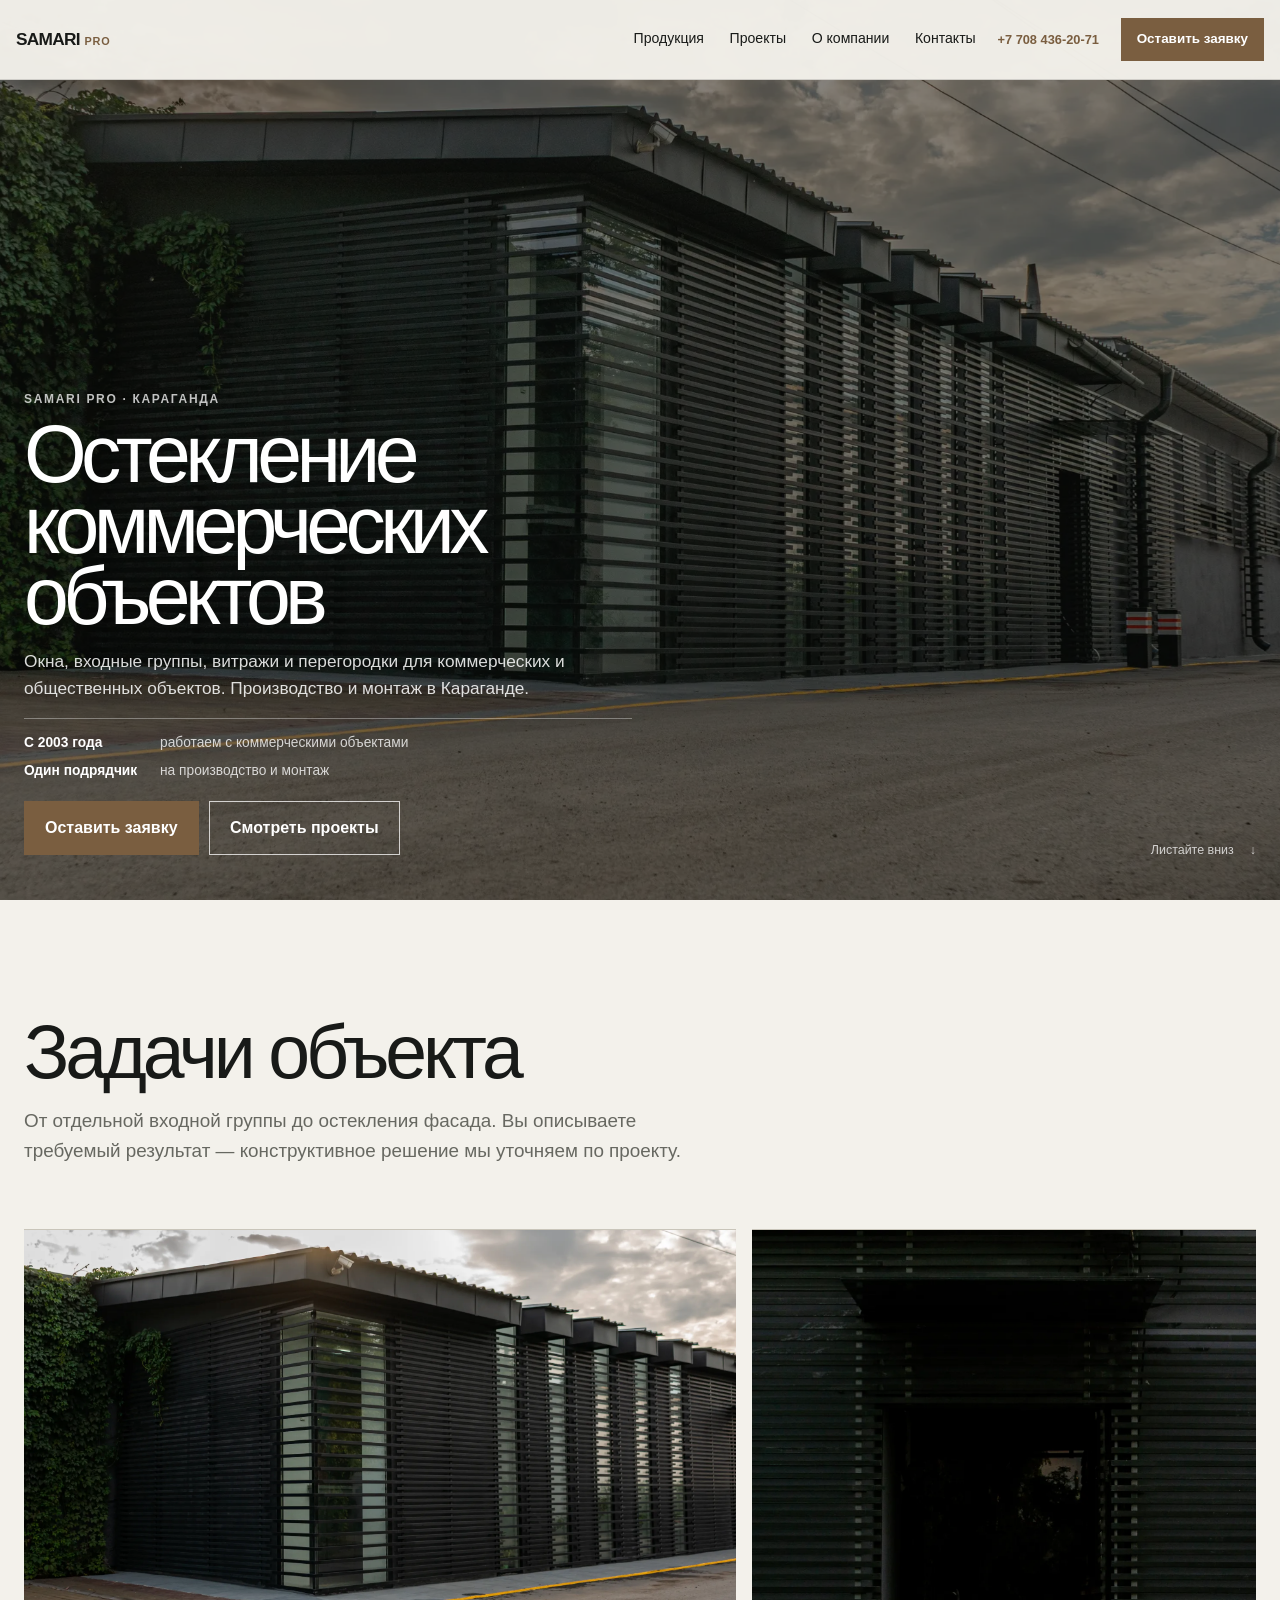
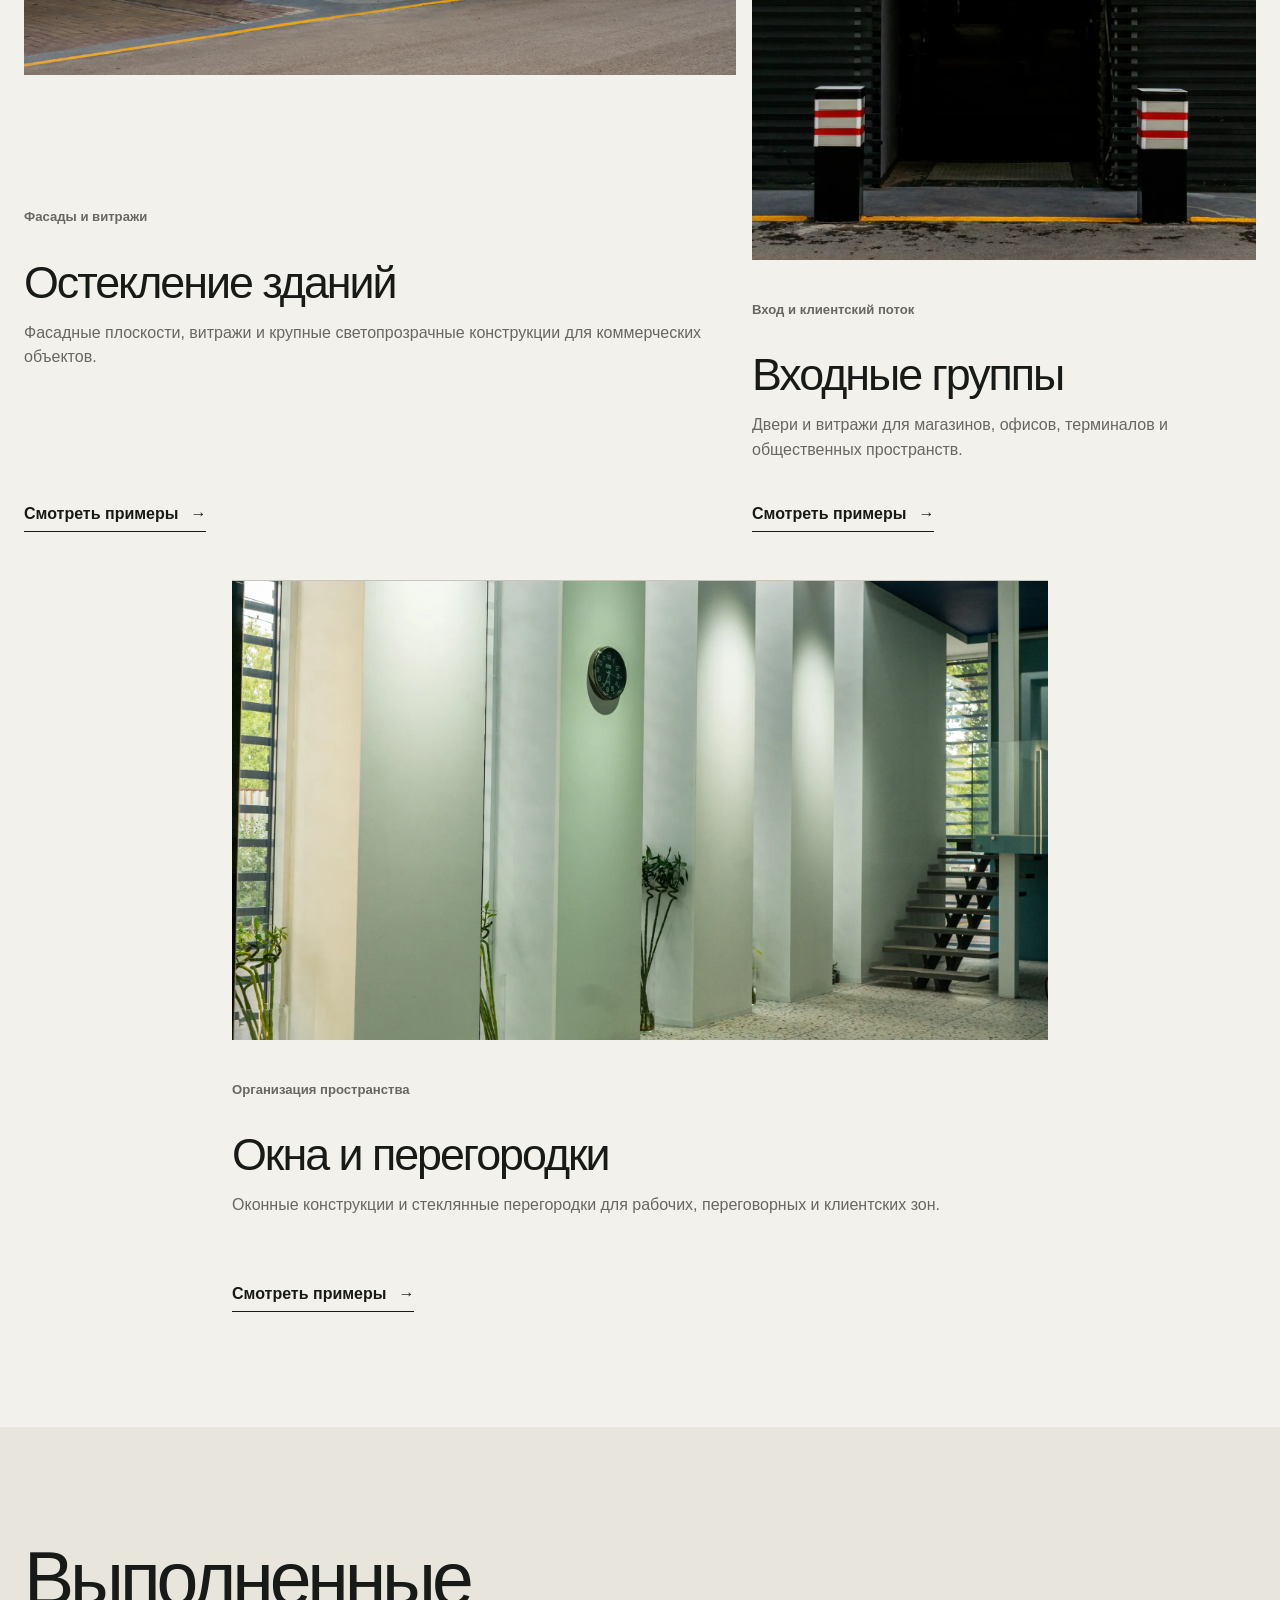
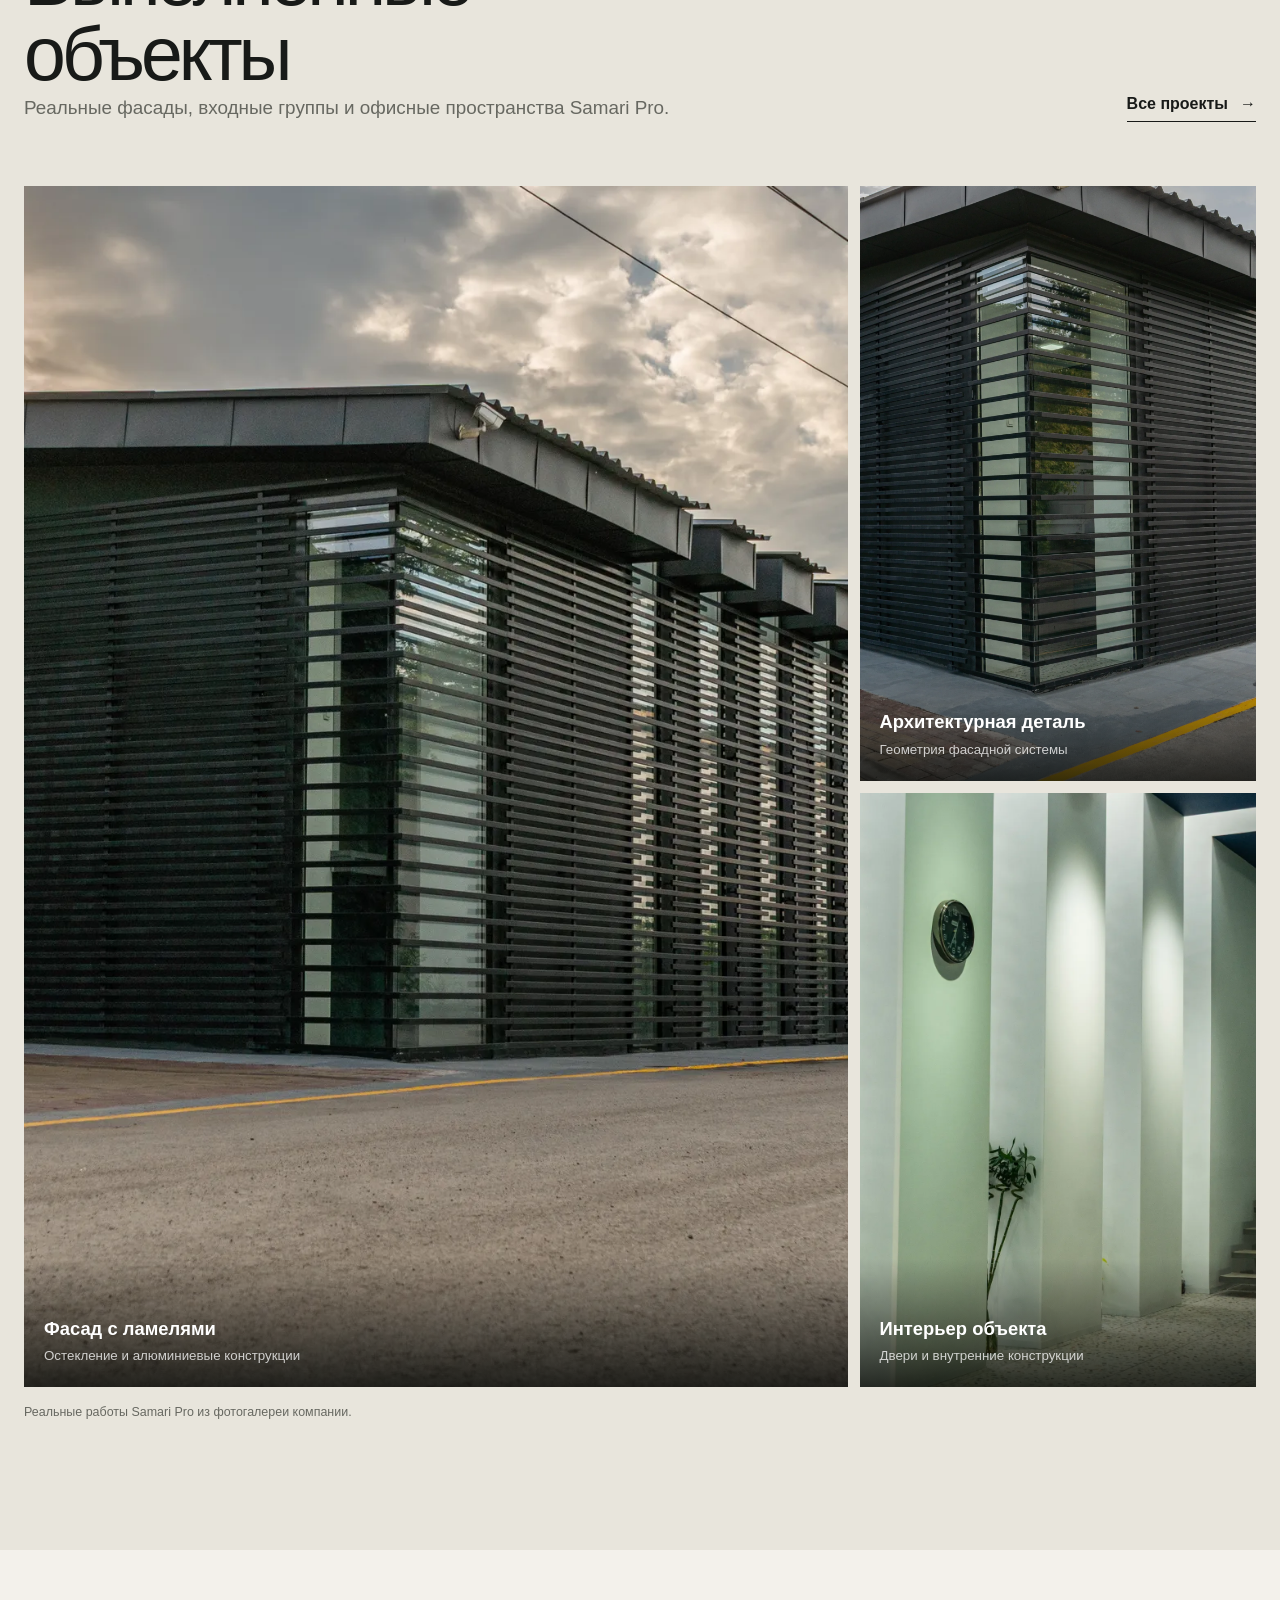
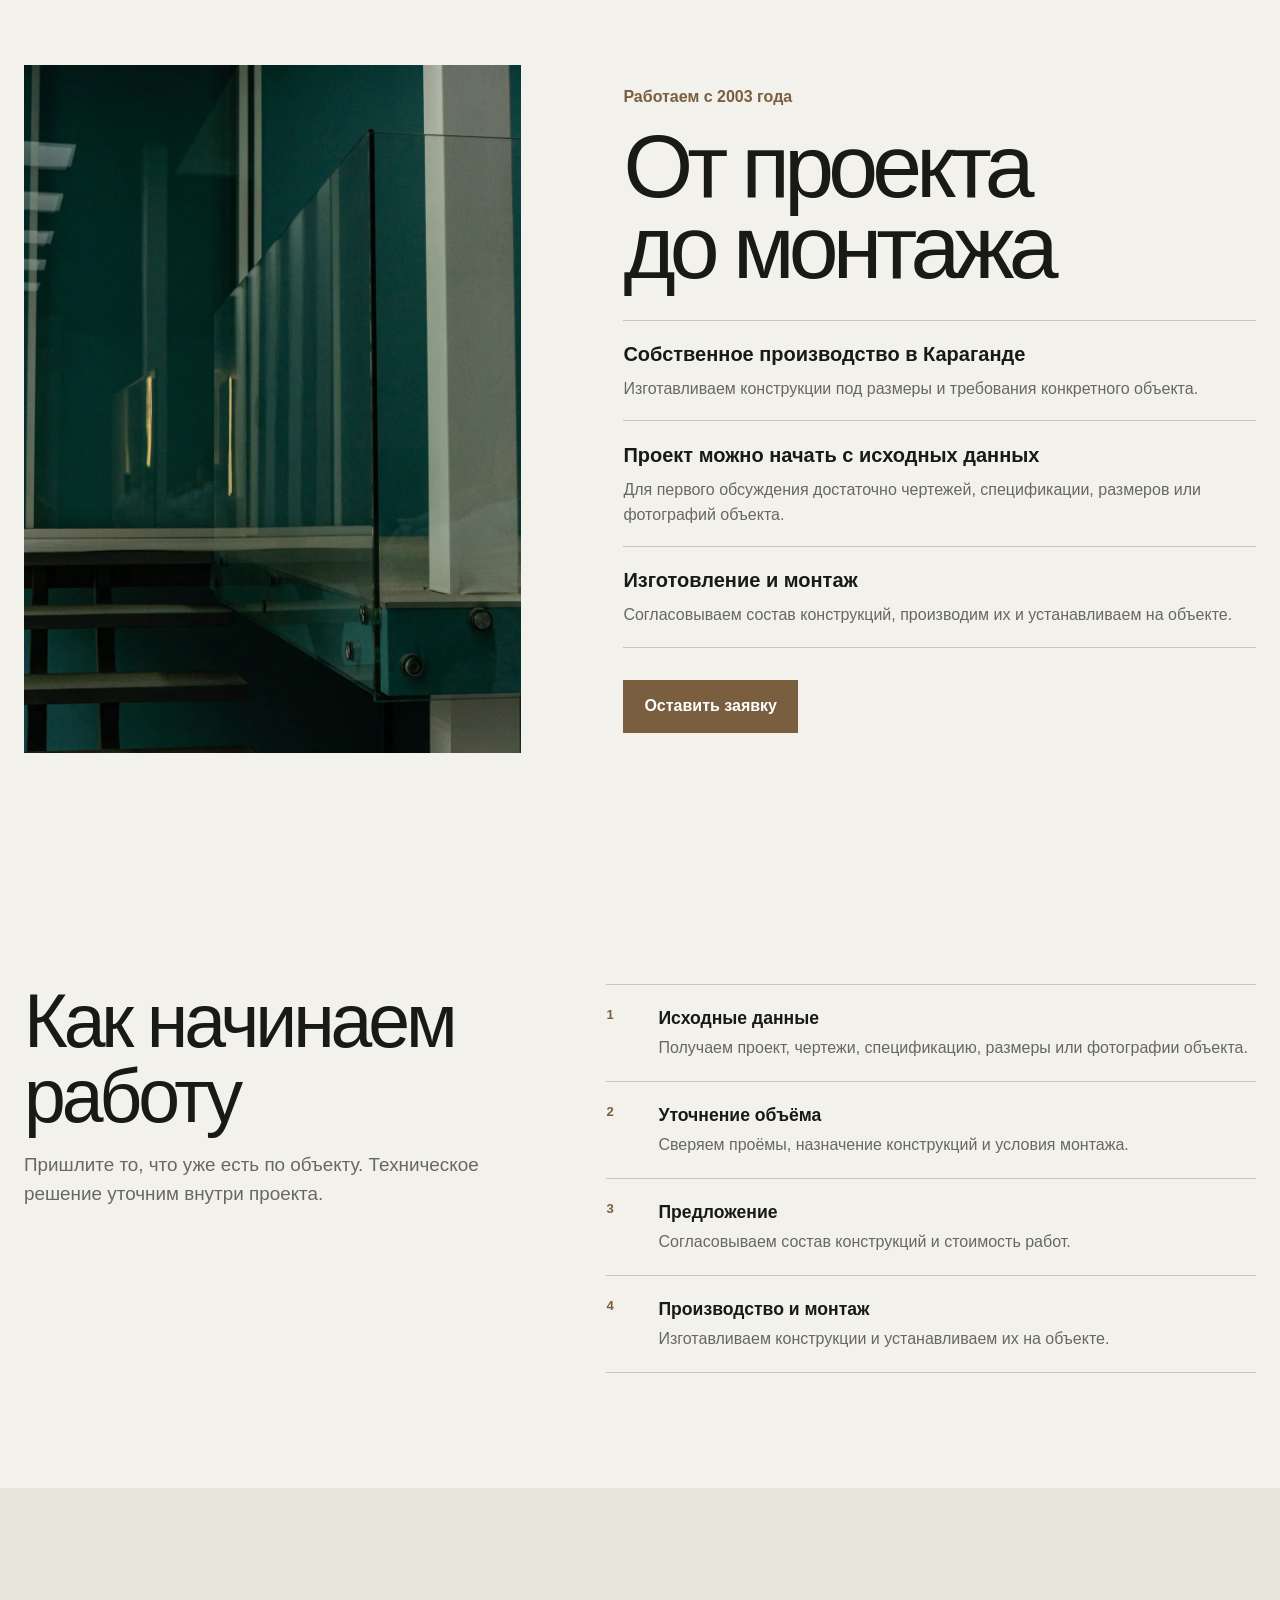
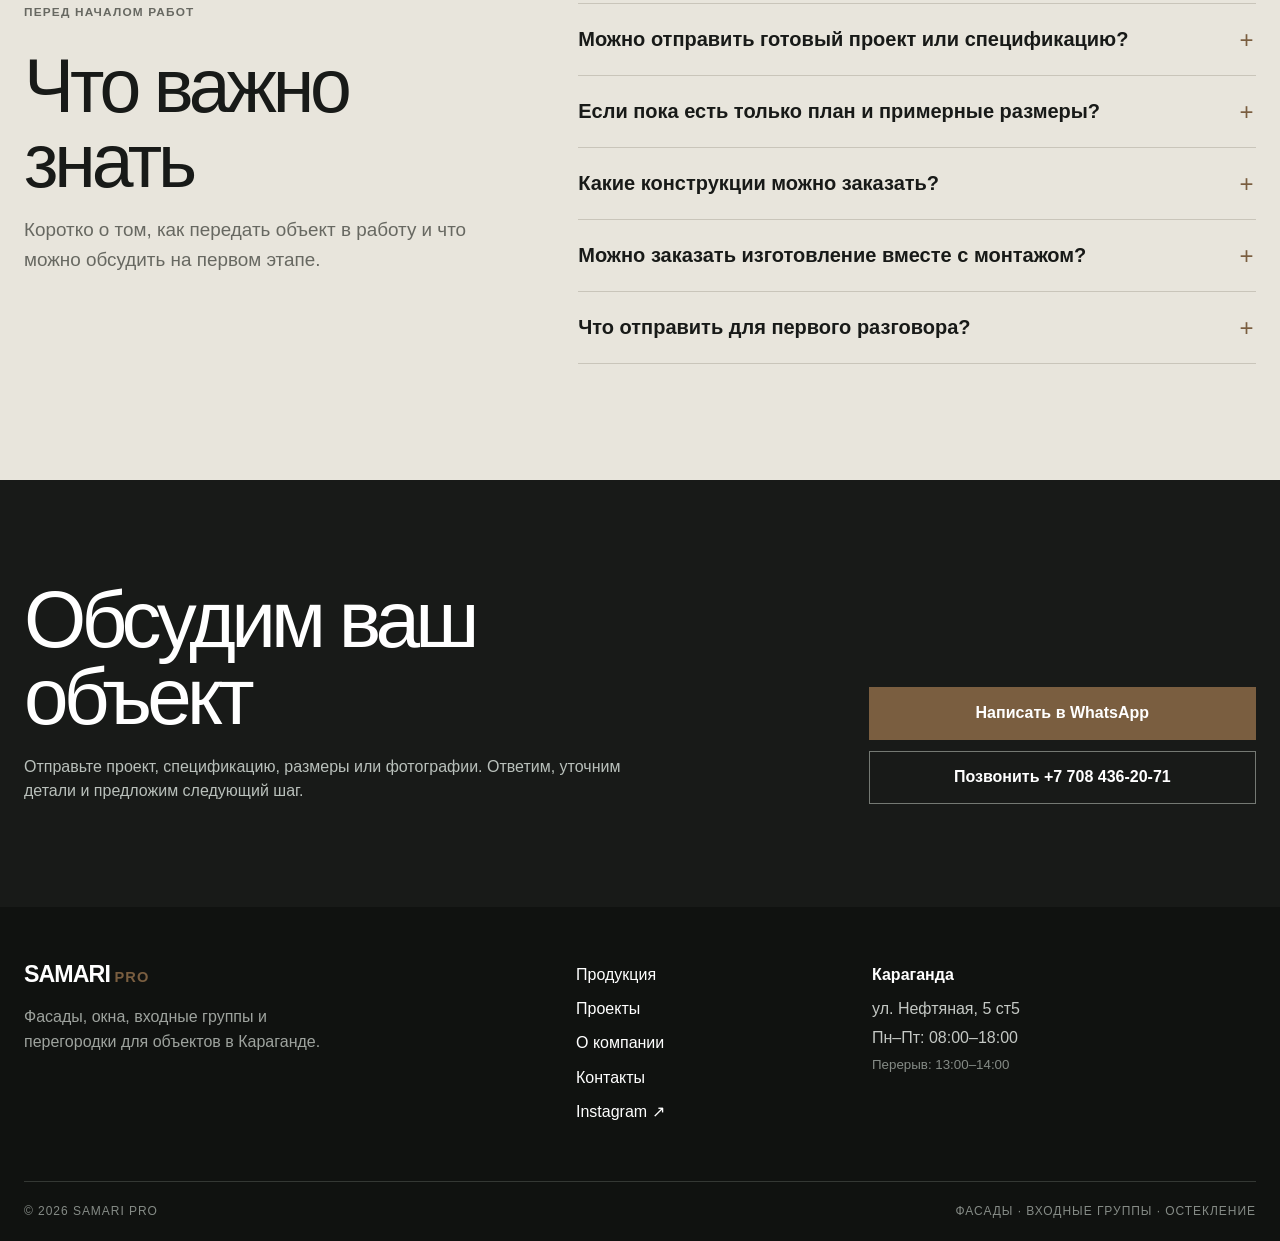
==== commit cd378533: "Fix asset paths for GitHub Pages" ====
--- a/index.html
+++ b/index.html
@@ -5,19 +5,19 @@
   <meta name="viewport" content="width=device-width, initial-scale=1">
   <meta name="description" content="Samari Pro — фасады, окна, входные группы и перегородки для коммерческих объектов в Караганде.">
   <meta name="theme-color" content="#f3f1eb">
-  <link rel="icon" href="/assets/images/favicon.svg" type="image/svg+xml">
-  <link rel="alternate icon" href="/favicon.ico" sizes="any">
-  <link rel="apple-touch-icon" href="/assets/images/apple-touch-icon.png">
+  <link rel="icon" href="./assets/images/favicon.svg" type="image/svg+xml">
+  <link rel="alternate icon" href="./favicon.ico" sizes="any">
+  <link rel="apple-touch-icon" href="./assets/images/apple-touch-icon.png">
   <title>Samari Pro — остекление коммерческих объектов в Караганде</title>
-  <link rel="preload" as="image" href="/assets/images/projects/project-03.webp" fetchpriority="high">
-  <link rel="stylesheet" href="/assets/css/style.css?v=20260908c">
+  <link rel="preload" as="image" href="./assets/images/projects/project-03.webp" fetchpriority="high">
+  <link rel="stylesheet" href="./assets/css/style.css?v=20260908c">
 </head>
 <body class="page-home">
   <div class="loading-screen" aria-hidden="true"><i></i><i></i></div>
   <header class="site-header" data-header>
-    <a class="logo" href="/index.html" aria-label="Samari Pro — главная"><span>SAMARI</span><b>PRO</b></a>
+    <a class="logo" href="./index.html" aria-label="Samari Pro — главная"><span>SAMARI</span><b>PRO</b></a>
     <nav class="desktop-nav" aria-label="Основная навигация">
-      <a href="/catalog.html">Продукция</a><a href="/projects.html">Проекты</a><a href="/about.html">О компании</a><a href="/contacts.html">Контакты</a>
+      <a href="./catalog.html">Продукция</a><a href="./projects.html">Проекты</a><a href="./about.html">О компании</a><a href="./contacts.html">Контакты</a>
     </nav>
     <a class="header-phone" href="tel:+77084362071"><span>+7 708 436-20-71</span></a><a class="header-action" href="https://wa.me/77084362071" target="_blank" rel="noopener">Оставить заявку</a>
     <button class="menu-toggle" type="button" aria-label="Открыть меню" aria-expanded="false" data-menu-toggle><span></span><span></span></button>
@@ -25,14 +25,14 @@
 
   <div class="mobile-menu" data-mobile-menu aria-hidden="true">
     <nav aria-label="Мобильная навигация">
-      <a href="/catalog.html">Продукция</a><a href="/projects.html">Проекты</a><a href="/about.html">О компании</a><a href="/contacts.html">Контакты</a>
+      <a href="./catalog.html">Продукция</a><a href="./projects.html">Проекты</a><a href="./about.html">О компании</a><a href="./contacts.html">Контакты</a>
     </nav>
     <div class="mobile-menu__bottom"><p>Фасады, окна и входные группы<br>для объектов в Караганде</p><a class="mobile-phone" href="tel:+77084362071">+7 708 436-20-71</a><a class="button button--accent" href="https://wa.me/77084362071" target="_blank" rel="noopener">Оставить заявку</a></div>
   </div>
 
   <main>
     <section class="hero" aria-labelledby="hero-title">
-      <img class="hero__image is-active" src="/assets/images/projects/project-03.webp" alt="Фасад с панорамным остеклением и алюминиевыми ламелями, работа Samari Pro" width="2200" height="1467" fetchpriority="high">
+      <img class="hero__image is-active" src="./assets/images/projects/project-03.webp" alt="Фасад с панорамным остеклением и алюминиевыми ламелями, работа Samari Pro" width="2200" height="1467" fetchpriority="high">
       <div class="hero__overlay" aria-hidden="true"></div>
       <div class="shell hero__content">
         <p class="hero__location">Samari Pro · Караганда</p>
@@ -51,33 +51,33 @@
       </div>
       <div class="shell solution-list">
         <article class="solution" data-reveal>
-          <a class="solution__image" href="/projects.html"><img src="/assets/images/projects/project-01.webp" alt="Фасад с алюминиевыми ламелями, работа Samari Pro" width="2200" height="1467" loading="lazy"></a>
-          <div class="solution__copy"><p class="solution__type">Фасады и витражи</p><h3>Остекление зданий</h3><p>Фасадные плоскости, витражи и крупные светопрозрачные конструкции для коммерческих объектов.</p><a class="text-link" href="/projects.html">Смотреть примеры <span>→</span></a></div>
+          <a class="solution__image" href="./projects.html"><img src="./assets/images/projects/project-01.webp" alt="Фасад с алюминиевыми ламелями, работа Samari Pro" width="2200" height="1467" loading="lazy"></a>
+          <div class="solution__copy"><p class="solution__type">Фасады и витражи</p><h3>Остекление зданий</h3><p>Фасадные плоскости, витражи и крупные светопрозрачные конструкции для коммерческих объектов.</p><a class="text-link" href="./projects.html">Смотреть примеры <span>→</span></a></div>
         </article>
         <article class="solution" data-reveal>
-          <a class="solution__image" href="/projects.html"><img src="/assets/images/projects/project-10.webp" alt="Входная группа в фасаде с алюминиевыми ламелями, работа Samari Pro" width="2200" height="1467" loading="lazy"></a>
-          <div class="solution__copy"><p class="solution__type">Вход и клиентский поток</p><h3>Входные группы</h3><p>Двери и витражи для магазинов, офисов, терминалов и общественных пространств.</p><a class="text-link" href="/projects.html">Смотреть примеры <span>→</span></a></div>
+          <a class="solution__image" href="./projects.html"><img src="./assets/images/projects/project-10.webp" alt="Входная группа в фасаде с алюминиевыми ламелями, работа Samari Pro" width="2200" height="1467" loading="lazy"></a>
+          <div class="solution__copy"><p class="solution__type">Вход и клиентский поток</p><h3>Входные группы</h3><p>Двери и витражи для магазинов, офисов, терминалов и общественных пространств.</p><a class="text-link" href="./projects.html">Смотреть примеры <span>→</span></a></div>
         </article>
         <article class="solution solution--cold" data-reveal>
-          <a class="solution__image" href="/projects.html"><img src="/assets/images/projects/project-34.webp" alt="Интерьер коммерческого объекта, работа Samari Pro" width="2200" height="1467" loading="lazy"></a>
-          <div class="solution__copy"><p class="solution__type">Организация пространства</p><h3>Окна и перегородки</h3><p>Оконные конструкции и стеклянные перегородки для рабочих, переговорных и клиентских зон.</p><a class="text-link" href="/projects.html">Смотреть примеры <span>→</span></a></div>
+          <a class="solution__image" href="./projects.html"><img src="./assets/images/projects/project-34.webp" alt="Интерьер коммерческого объекта, работа Samari Pro" width="2200" height="1467" loading="lazy"></a>
+          <div class="solution__copy"><p class="solution__type">Организация пространства</p><h3>Окна и перегородки</h3><p>Оконные конструкции и стеклянные перегородки для рабочих, переговорных и клиентских зон.</p><a class="text-link" href="./projects.html">Смотреть примеры <span>→</span></a></div>
         </article>
       </div>
     </section>
 
     <section class="featured-projects section section--paper" id="projects" aria-labelledby="projects-title">
-      <div class="shell section-heading section-heading--row" data-reveal><div><h2 id="projects-title">Выполненные объекты</h2><p>Реальные фасады, входные группы и офисные пространства Samari Pro.</p></div><a class="text-link" href="/projects.html">Все проекты <span>→</span></a></div>
+      <div class="shell section-heading section-heading--row" data-reveal><div><h2 id="projects-title">Выполненные объекты</h2><p>Реальные фасады, входные группы и офисные пространства Samari Pro.</p></div><a class="text-link" href="./projects.html">Все проекты <span>→</span></a></div>
       <div class="shell project-mosaic" data-reveal>
-        <a class="project-tile project-tile--large" href="/projects.html"><img src="/assets/images/projects/project-03.webp" alt="Фасад с остеклением и алюминиевыми ламелями, работа Samari Pro" width="2200" height="1467" loading="lazy"><span><b>Фасад с ламелями</b><small>Остекление и алюминиевые конструкции</small></span></a>
-        <a class="project-tile" href="/projects.html"><img src="/assets/images/projects/project-05.webp" alt="Узел алюминиевых ламелей фасада, работа Samari Pro" width="1467" height="2200" loading="lazy"><span><b>Архитектурная деталь</b><small>Геометрия фасадной системы</small></span></a>
-        <a class="project-tile" href="/projects.html"><img src="/assets/images/projects/project-33.webp" alt="Внутреннее пространство реализованного объекта Samari Pro" width="2200" height="1467" loading="lazy"><span><b>Интерьер объекта</b><small>Двери и внутренние конструкции</small></span></a>
+        <a class="project-tile project-tile--large" href="./projects.html"><img src="./assets/images/projects/project-03.webp" alt="Фасад с остеклением и алюминиевыми ламелями, работа Samari Pro" width="2200" height="1467" loading="lazy"><span><b>Фасад с ламелями</b><small>Остекление и алюминиевые конструкции</small></span></a>
+        <a class="project-tile" href="./projects.html"><img src="./assets/images/projects/project-05.webp" alt="Узел алюминиевых ламелей фасада, работа Samari Pro" width="1467" height="2200" loading="lazy"><span><b>Архитектурная деталь</b><small>Геометрия фасадной системы</small></span></a>
+        <a class="project-tile" href="./projects.html"><img src="./assets/images/projects/project-33.webp" alt="Внутреннее пространство реализованного объекта Samari Pro" width="2200" height="1467" loading="lazy"><span><b>Интерьер объекта</b><small>Двери и внутренние конструкции</small></span></a>
       </div>
       <p class="shell image-note">Реальные работы Samari Pro из фотогалереи компании.</p>
     </section>
 
     <section class="company-showcase section" aria-labelledby="company-showcase-title">
       <div class="shell company-showcase__grid">
-        <figure class="company-media" data-reveal><img src="/assets/images/projects/project-20.webp" alt="Интерьер реализованного коммерческого объекта Samari Pro" width="2200" height="1467" loading="lazy"></figure>
+        <figure class="company-media" data-reveal><img src="./assets/images/projects/project-20.webp" alt="Интерьер реализованного коммерческого объекта Samari Pro" width="2200" height="1467" loading="lazy"></figure>
         <div class="company-showcase__copy" data-reveal>
           <p class="company-since">Работаем с 2003 года</p>
           <h2 id="company-showcase-title">От проекта до монтажа</h2>
@@ -120,9 +120,9 @@
   </main>
 
   <footer class="site-footer">
-    <div class="shell footer__main"><div><a class="logo logo--footer" href="/index.html"><span>SAMARI</span><b>PRO</b></a><p>Фасады, окна, входные группы и перегородки для объектов в Караганде.</p></div><nav aria-label="Навигация в подвале"><a href="/catalog.html">Продукция</a><a href="/projects.html">Проекты</a><a href="/about.html">О компании</a><a href="/contacts.html">Контакты</a><a href="https://www.instagram.com/samari_pro/" target="_blank" rel="noopener">Instagram ↗</a></nav><address><b>Караганда</b><span>ул. Нефтяная, 5 ст5</span><span>Пн–Пт: 08:00–18:00</span><small>Перерыв: 13:00–14:00</small></address></div>
+    <div class="shell footer__main"><div><a class="logo logo--footer" href="./index.html"><span>SAMARI</span><b>PRO</b></a><p>Фасады, окна, входные группы и перегородки для объектов в Караганде.</p></div><nav aria-label="Навигация в подвале"><a href="./catalog.html">Продукция</a><a href="./projects.html">Проекты</a><a href="./about.html">О компании</a><a href="./contacts.html">Контакты</a><a href="https://www.instagram.com/samari_pro/" target="_blank" rel="noopener">Instagram ↗</a></nav><address><b>Караганда</b><span>ул. Нефтяная, 5 ст5</span><span>Пн–Пт: 08:00–18:00</span><small>Перерыв: 13:00–14:00</small></address></div>
     <div class="shell footer__bottom"><span>© 2026 Samari Pro</span><span>Фасады · Входные группы · Остекление</span></div>
   </footer>
-  <script src="/assets/js/main.js?v=20260908c" defer></script>
+  <script src="./assets/js/main.js?v=20260908c" defer></script>
 </body>
 </html>
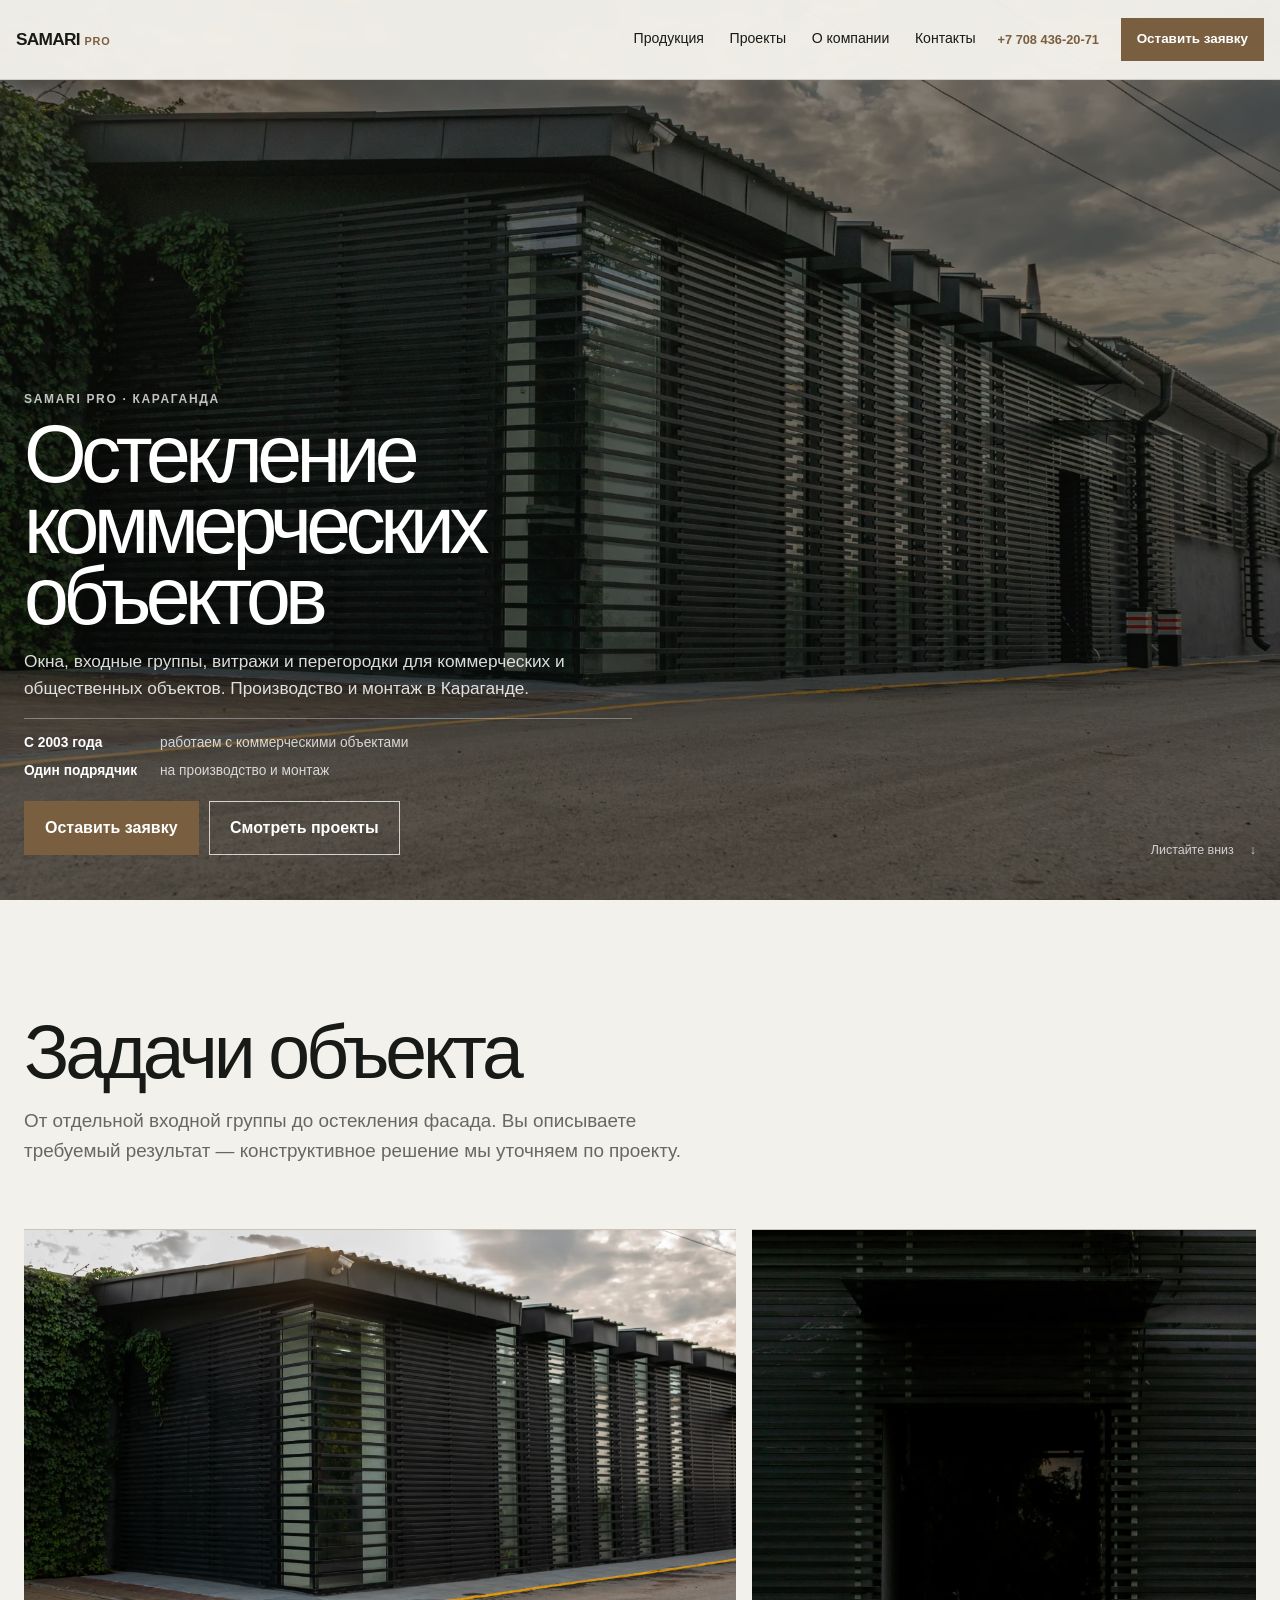
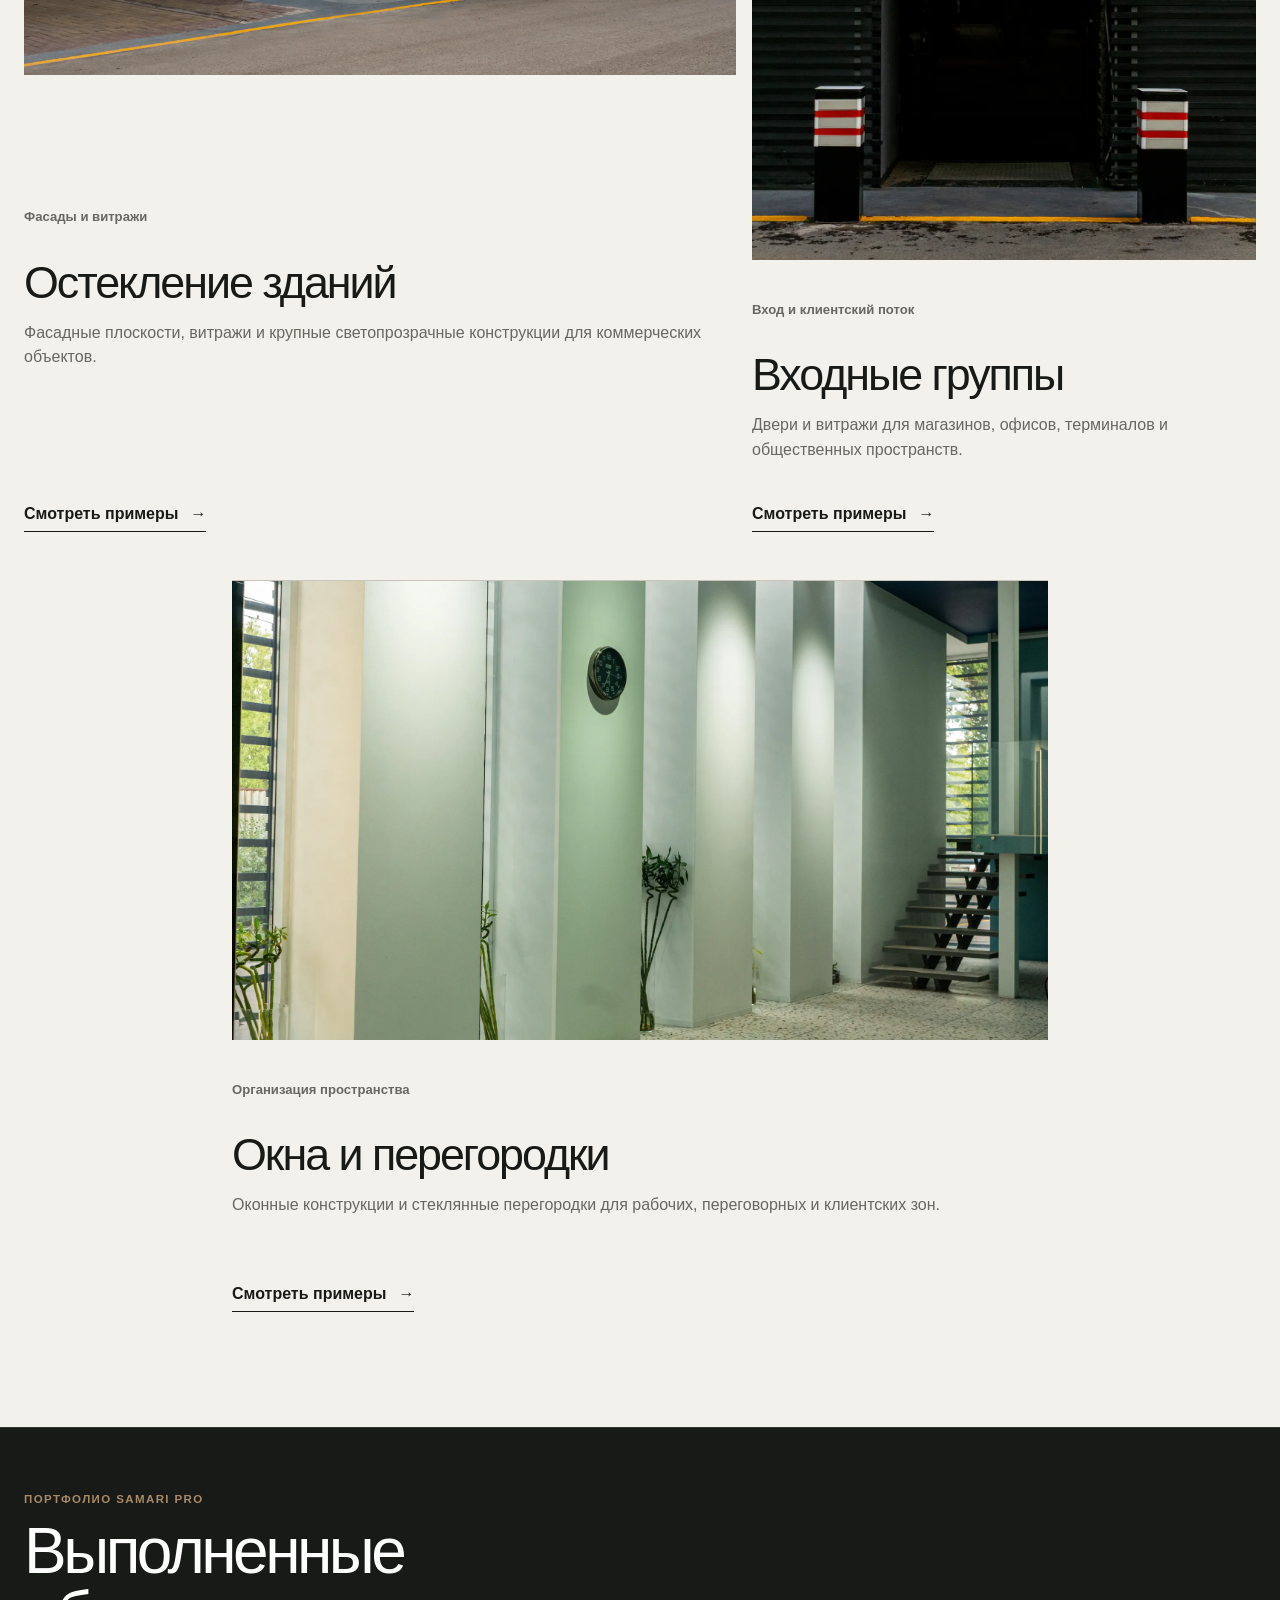
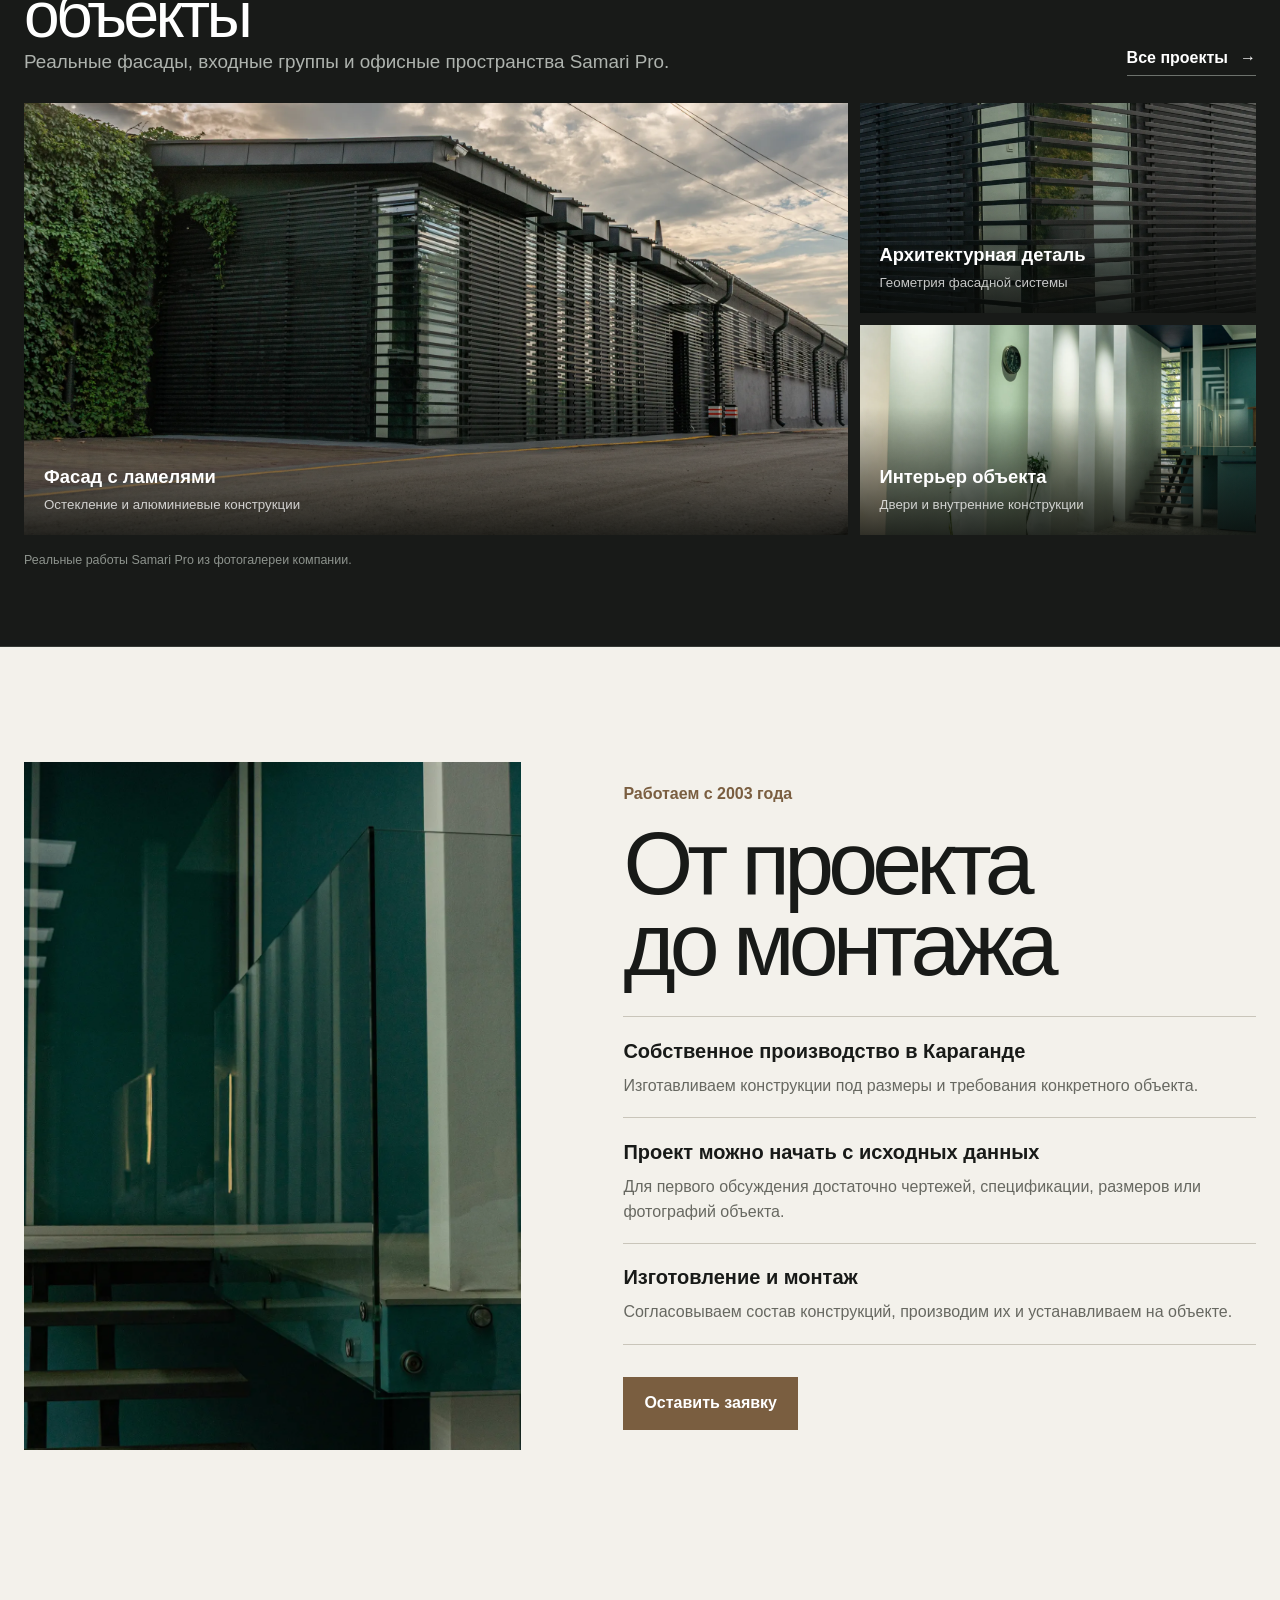
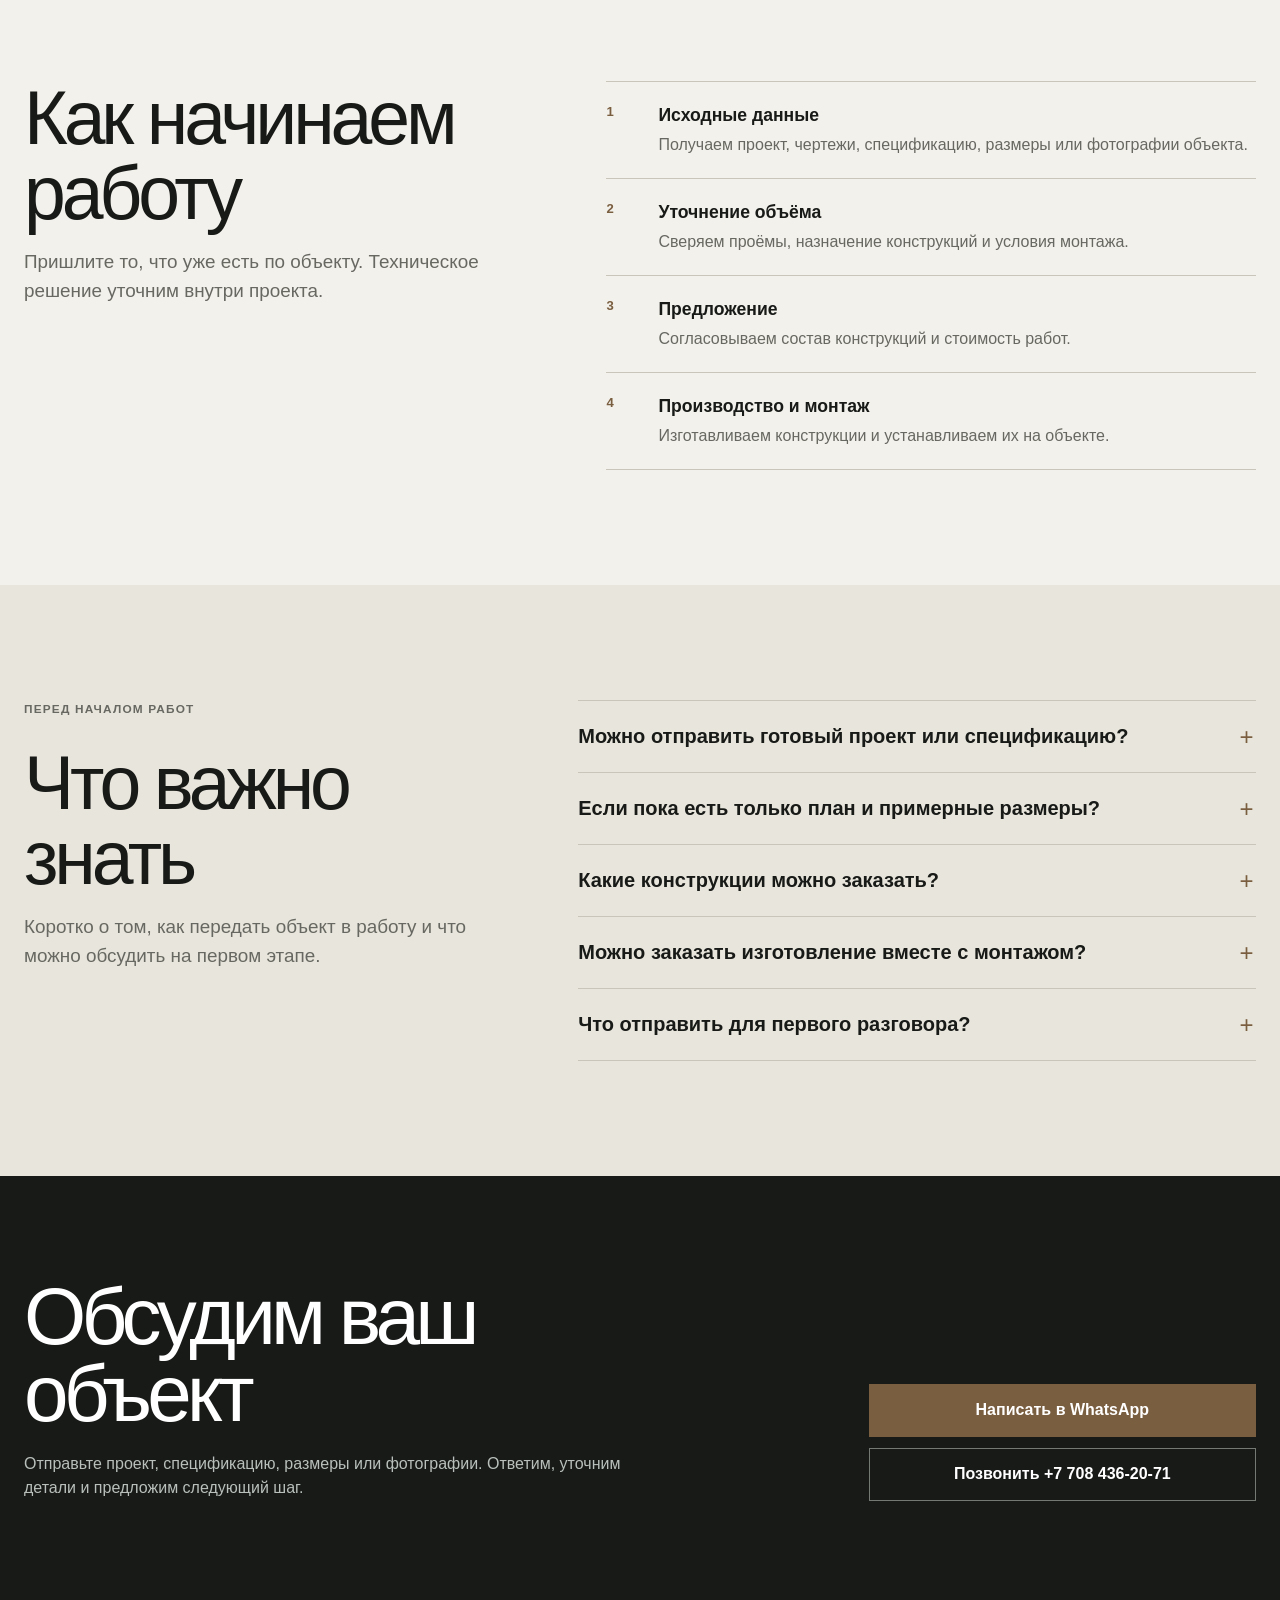
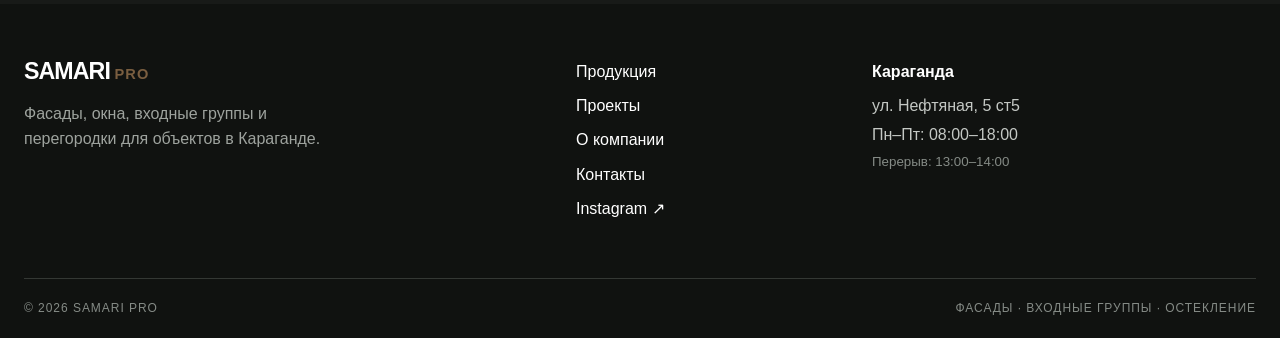
==== commit 811850c9: "Refine project section layout" ====
--- a/index.html
+++ b/index.html
@@ -10,7 +10,7 @@
   <link rel="apple-touch-icon" href="./assets/images/apple-touch-icon.png">
   <title>Samari Pro — остекление коммерческих объектов в Караганде</title>
   <link rel="preload" as="image" href="./assets/images/projects/project-03.webp" fetchpriority="high">
-  <link rel="stylesheet" href="./assets/css/style.css?v=20260908c">
+  <link rel="stylesheet" href="./assets/css/style.css?v=20260909a">
 </head>
 <body class="page-home">
   <div class="loading-screen" aria-hidden="true"><i></i><i></i></div>
@@ -65,8 +65,8 @@
       </div>
     </section>
 
-    <section class="featured-projects section section--paper" id="projects" aria-labelledby="projects-title">
-      <div class="shell section-heading section-heading--row" data-reveal><div><h2 id="projects-title">Выполненные объекты</h2><p>Реальные фасады, входные группы и офисные пространства Samari Pro.</p></div><a class="text-link" href="./projects.html">Все проекты <span>→</span></a></div>
+    <section class="featured-projects section" id="projects" aria-labelledby="projects-title">
+      <div class="shell section-heading section-heading--row" data-reveal><div><p class="featured-projects__label">Портфолио Samari Pro</p><h2 id="projects-title">Выполненные объекты</h2><p>Реальные фасады, входные группы и офисные пространства Samari Pro.</p></div><a class="text-link" href="./projects.html">Все проекты <span>→</span></a></div>
       <div class="shell project-mosaic" data-reveal>
         <a class="project-tile project-tile--large" href="./projects.html"><img src="./assets/images/projects/project-03.webp" alt="Фасад с остеклением и алюминиевыми ламелями, работа Samari Pro" width="2200" height="1467" loading="lazy"><span><b>Фасад с ламелями</b><small>Остекление и алюминиевые конструкции</small></span></a>
         <a class="project-tile" href="./projects.html"><img src="./assets/images/projects/project-05.webp" alt="Узел алюминиевых ламелей фасада, работа Samari Pro" width="1467" height="2200" loading="lazy"><span><b>Архитектурная деталь</b><small>Геометрия фасадной системы</small></span></a>
--- a/assets/css/style.css
+++ b/assets/css/style.css
@@ -80,6 +80,12 @@
 .solution--cold .solution__copy > p { color: var(--muted); }
 
 .section-heading--row { align-items: end; }
+.featured-projects { scroll-margin-top: var(--header-h); background: var(--ink); color: var(--white); border-block: 1px solid #353935; }
+.featured-projects .section-heading { margin-bottom: clamp(1.75rem, 4vw, 3rem); }
+.featured-projects .section-heading h2 { max-width: 13ch; }
+.featured-projects .section-heading p { color: #aeb3ae; }
+.featured-projects .section-heading .text-link { color: var(--white); border-color: #6d726d; }
+.featured-projects__label { margin: 0 0 .65rem !important; color: #a88a68 !important; font-size: .72rem !important; font-weight: 700; letter-spacing: .12em; text-transform: uppercase; }
 .project-mosaic { display: grid; gap: .75rem; }
 .project-tile { position: relative; display: block; min-height: 22rem; overflow: hidden; background: var(--ink); color: var(--white); }
 .project-tile img { height: 100%; min-height: 22rem; object-fit: cover; transition: opacity .2s ease; }
@@ -88,6 +94,7 @@
 .project-tile b { font-size: 1.15rem; }
 .project-tile small { color: rgba(255,255,255,.76); }
 .image-note { margin-top: 1rem; color: var(--muted); font-size: .78rem; }
+.featured-projects .image-note { color: #8d938d; }
 .company-showcase__grid { display: grid; gap: 2.5rem; }
 .company-media { min-height: 31rem; margin: 0; overflow: hidden; background: var(--paper-deep); }
 .company-media img { height: 100%; min-height: 31rem; object-fit: cover; }
@@ -306,8 +313,13 @@
   .solution:nth-child(3) .solution__image { aspect-ratio: 16 / 9; }
   .solution:nth-child(even) .solution__image { order: 0; }
   .solution__copy { min-height: 17rem; padding: 1.5rem 0 0; }
-  .project-mosaic { grid-template-columns: 1.35fr .65fr; grid-template-rows: repeat(2, minmax(15rem, 1fr)); }
-  .project-tile--large { grid-area: 1 / 1 / 3 / 2; min-height: 42rem; }
+  .featured-projects { min-height: calc(100svh - var(--header-h)); display: grid; align-content: center; padding-block: clamp(2.5rem, 5vh, 4rem); }
+  .featured-projects .section-heading { margin-bottom: clamp(1.5rem, 3vh, 2.25rem); }
+  .featured-projects .section-heading h2 { font-size: clamp(3.25rem, 5vw, 4.8rem); }
+  .featured-projects .project-mosaic { height: clamp(22rem, 48vh, 30rem); }
+  .project-mosaic { grid-template-columns: 1.35fr .65fr; grid-template-rows: repeat(2, minmax(0, 1fr)); }
+  .project-tile--large { grid-area: 1 / 1 / 3 / 2; min-height: 0; }
+  .featured-projects .project-tile, .featured-projects .project-tile img { min-height: 0; }
   .project-tile:not(.project-tile--large), .project-tile:not(.project-tile--large) img { min-height: 0; }
   .company-showcase__grid { grid-template-columns: .88fr 1.12fr; align-items: center; gap: clamp(4rem, 8vw, 8rem); }
   .company-media, .company-media img { min-height: 43rem; }
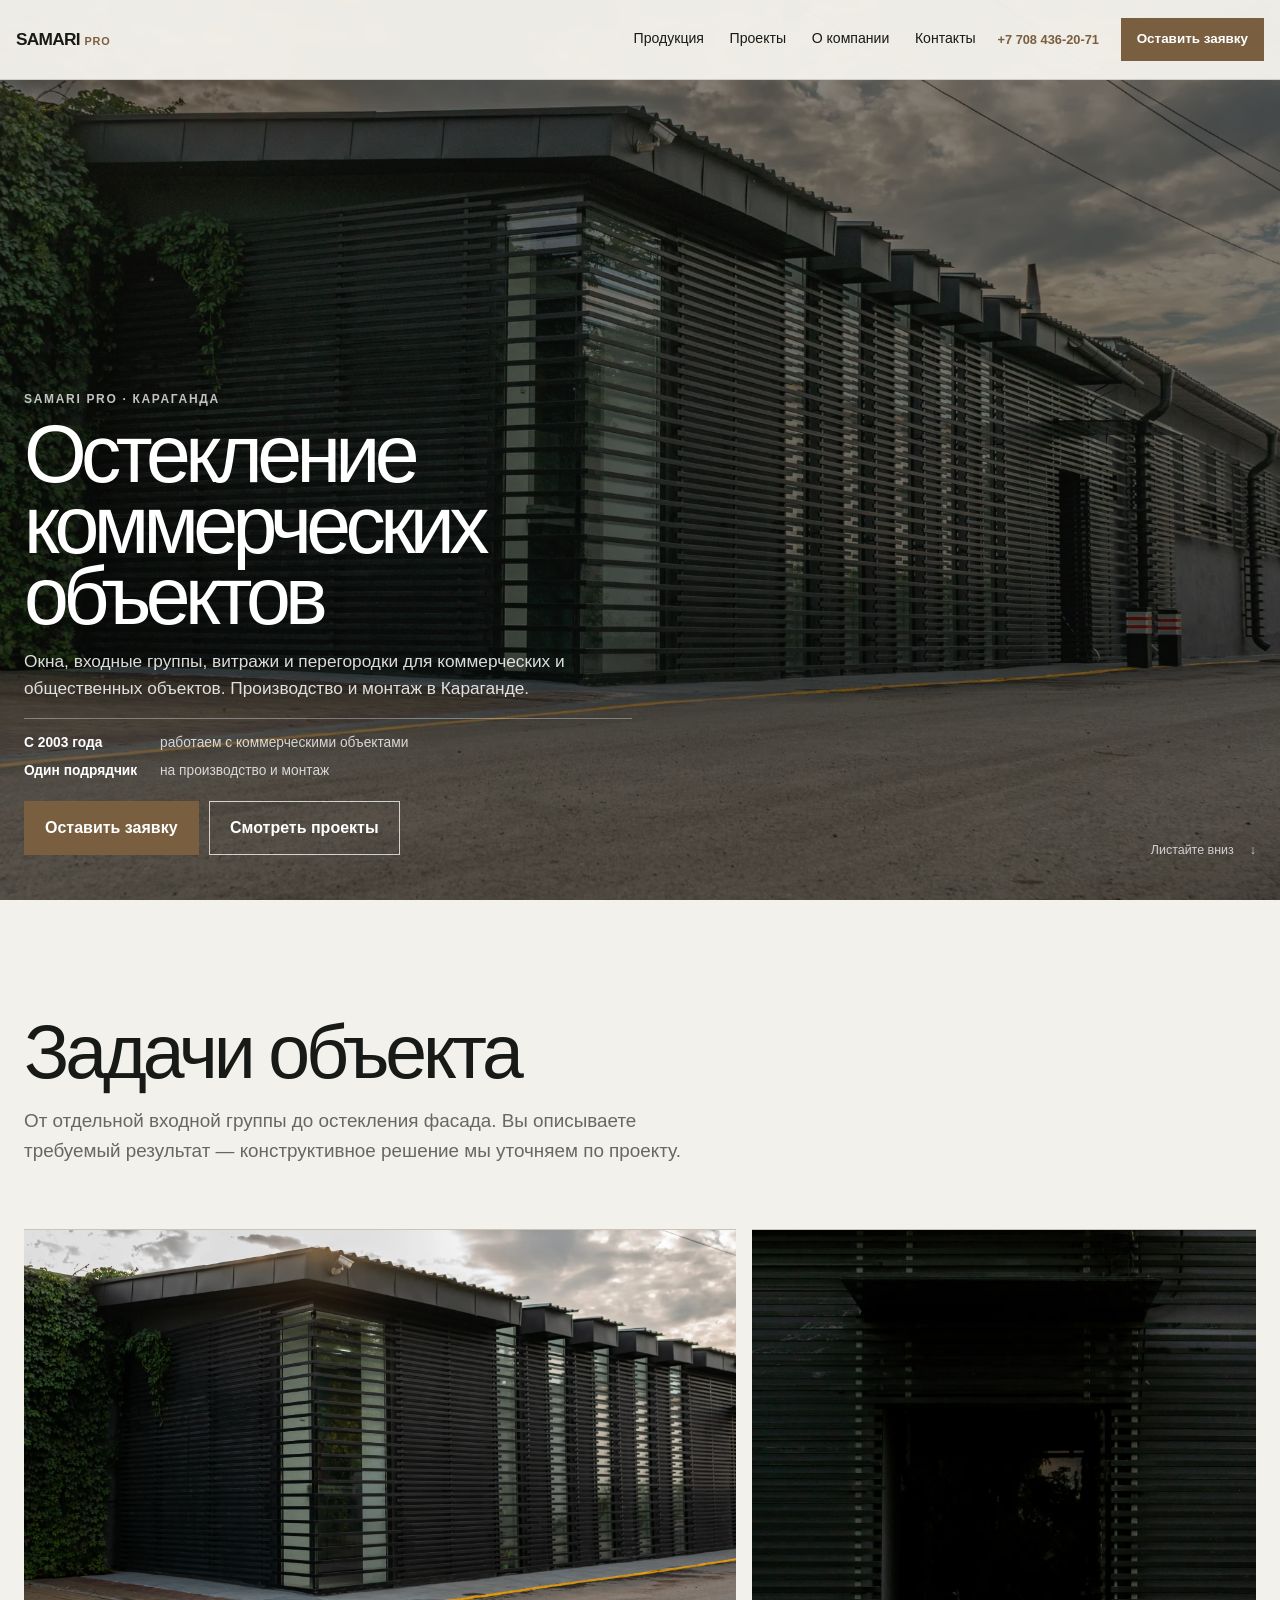
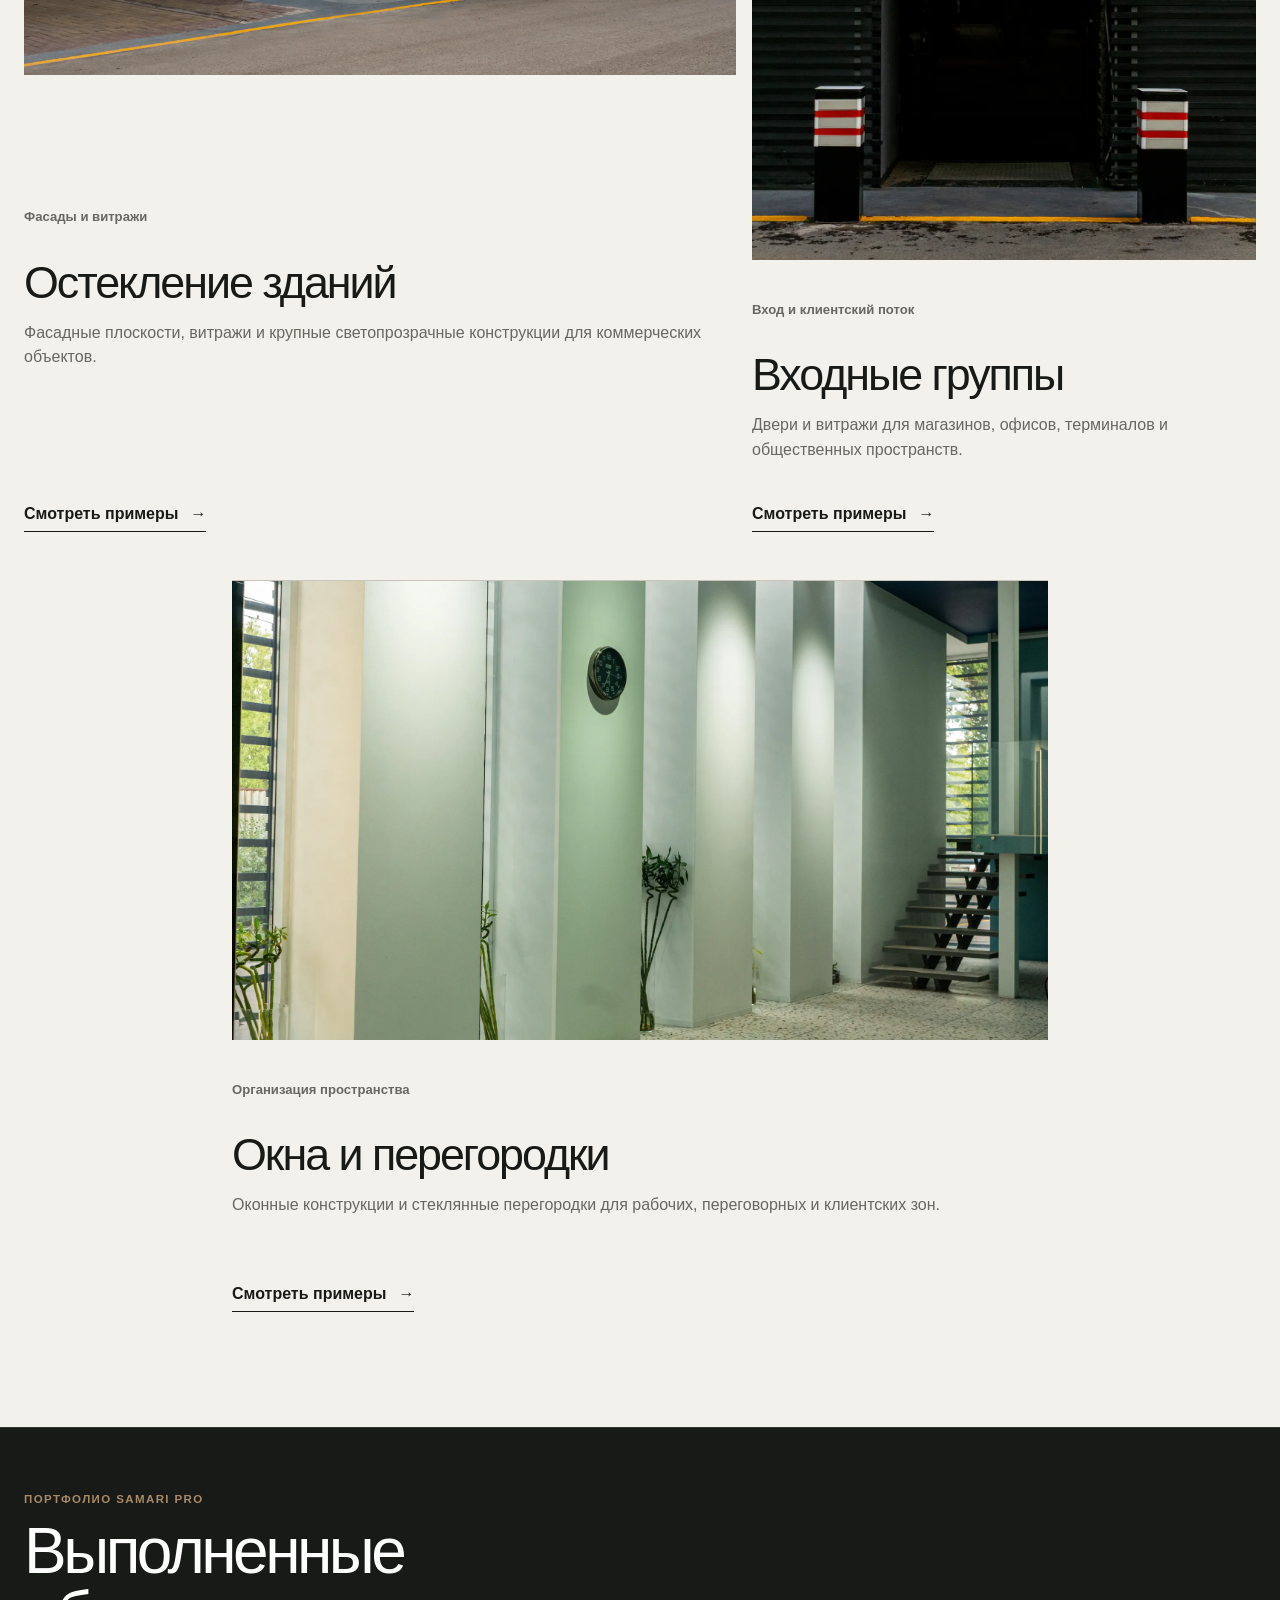
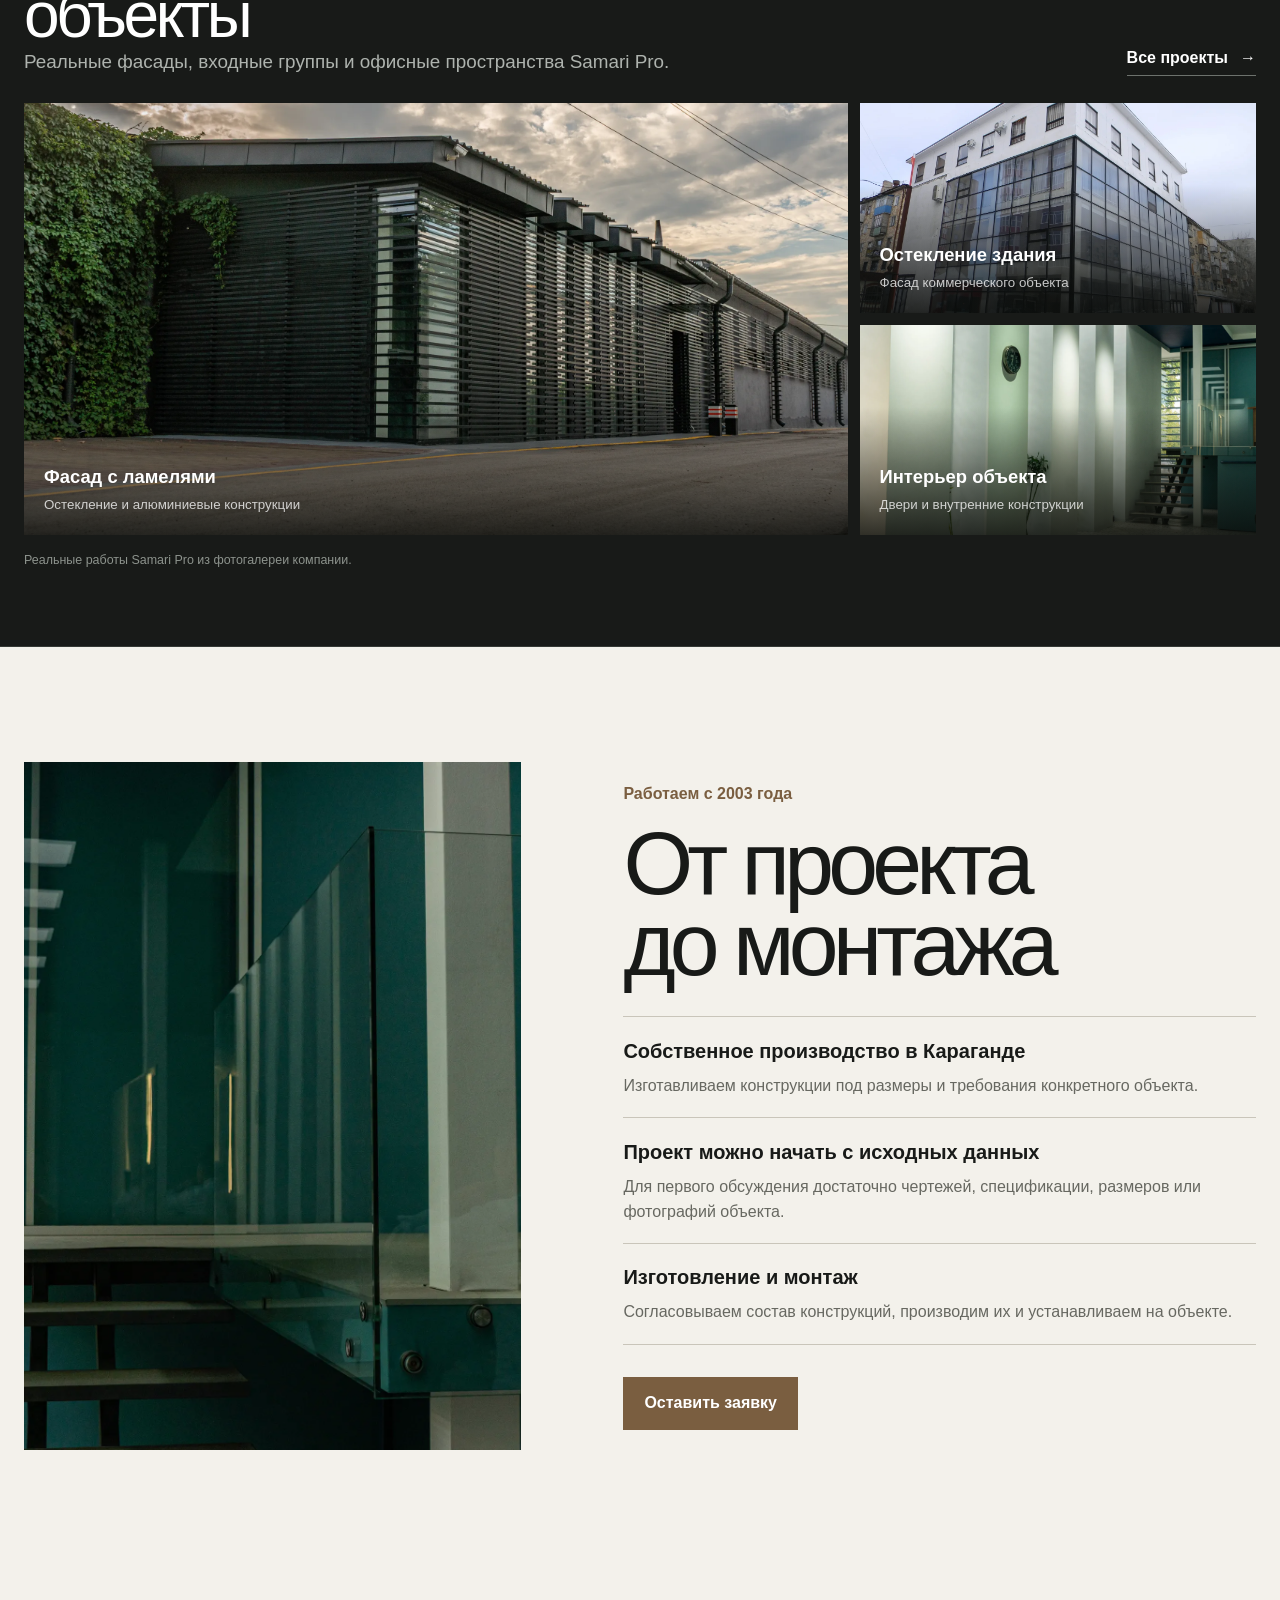
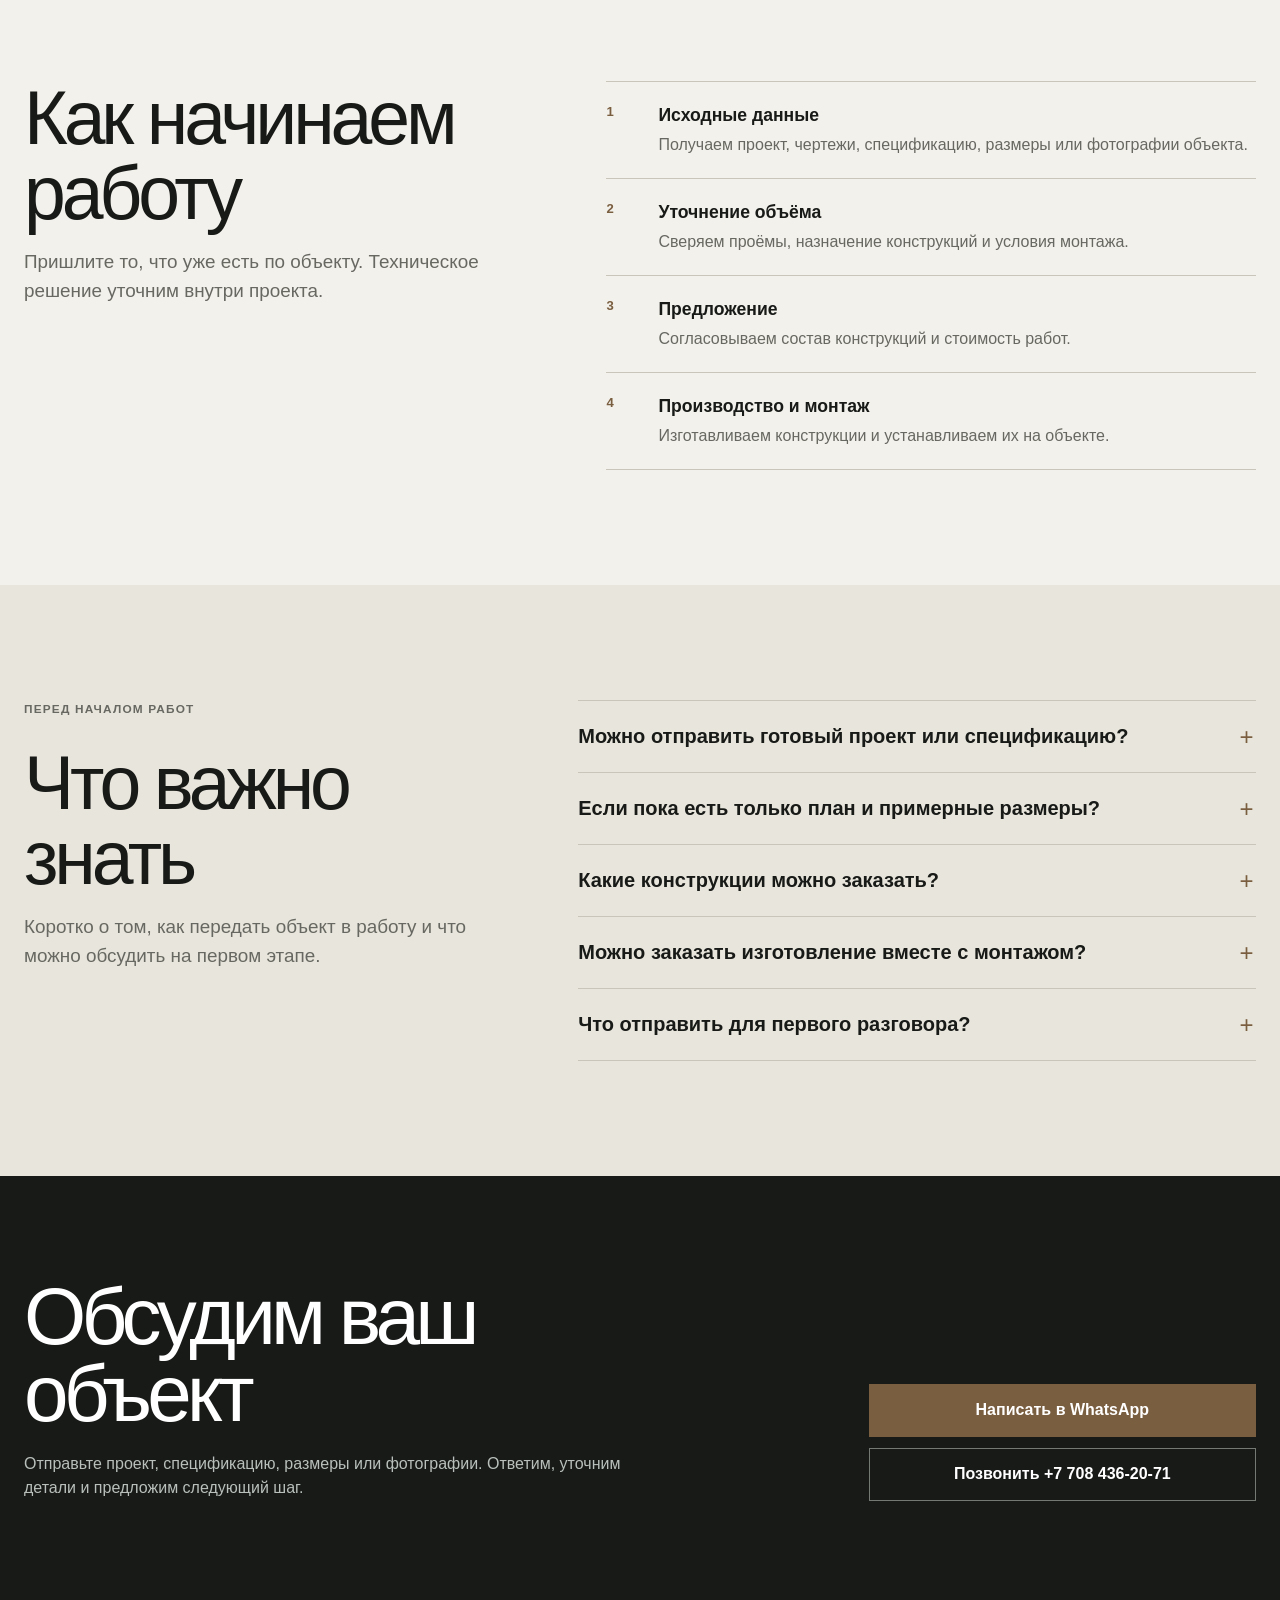
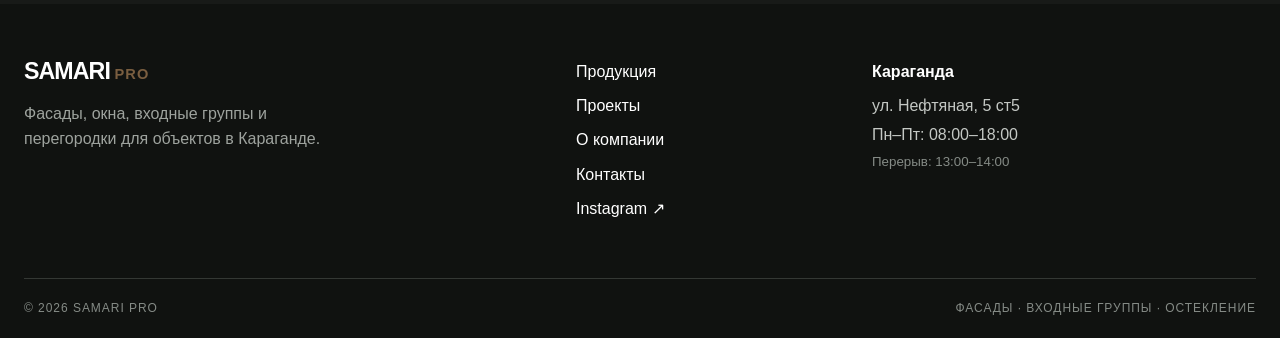
==== commit f27ce17b: "Replace detail card with full building project" ====
--- a/index.html
+++ b/index.html
@@ -69,7 +69,7 @@
       <div class="shell section-heading section-heading--row" data-reveal><div><p class="featured-projects__label">Портфолио Samari Pro</p><h2 id="projects-title">Выполненные объекты</h2><p>Реальные фасады, входные группы и офисные пространства Samari Pro.</p></div><a class="text-link" href="./projects.html">Все проекты <span>→</span></a></div>
       <div class="shell project-mosaic" data-reveal>
         <a class="project-tile project-tile--large" href="./projects.html"><img src="./assets/images/projects/project-03.webp" alt="Фасад с остеклением и алюминиевыми ламелями, работа Samari Pro" width="2200" height="1467" loading="lazy"><span><b>Фасад с ламелями</b><small>Остекление и алюминиевые конструкции</small></span></a>
-        <a class="project-tile" href="./projects.html"><img src="./assets/images/projects/project-05.webp" alt="Узел алюминиевых ламелей фасада, работа Samari Pro" width="1467" height="2200" loading="lazy"><span><b>Архитектурная деталь</b><small>Геометрия фасадной системы</small></span></a>
+        <a class="project-tile" href="./projects.html"><img src="./assets/images/real/samari-real-01.webp" alt="Многоэтажное здание с фасадным остеклением, работа Samari Pro" width="1440" height="1080" loading="lazy"><span><b>Остекление здания</b><small>Фасад коммерческого объекта</small></span></a>
         <a class="project-tile" href="./projects.html"><img src="./assets/images/projects/project-33.webp" alt="Внутреннее пространство реализованного объекта Samari Pro" width="2200" height="1467" loading="lazy"><span><b>Интерьер объекта</b><small>Двери и внутренние конструкции</small></span></a>
       </div>
       <p class="shell image-note">Реальные работы Samari Pro из фотогалереи компании.</p>
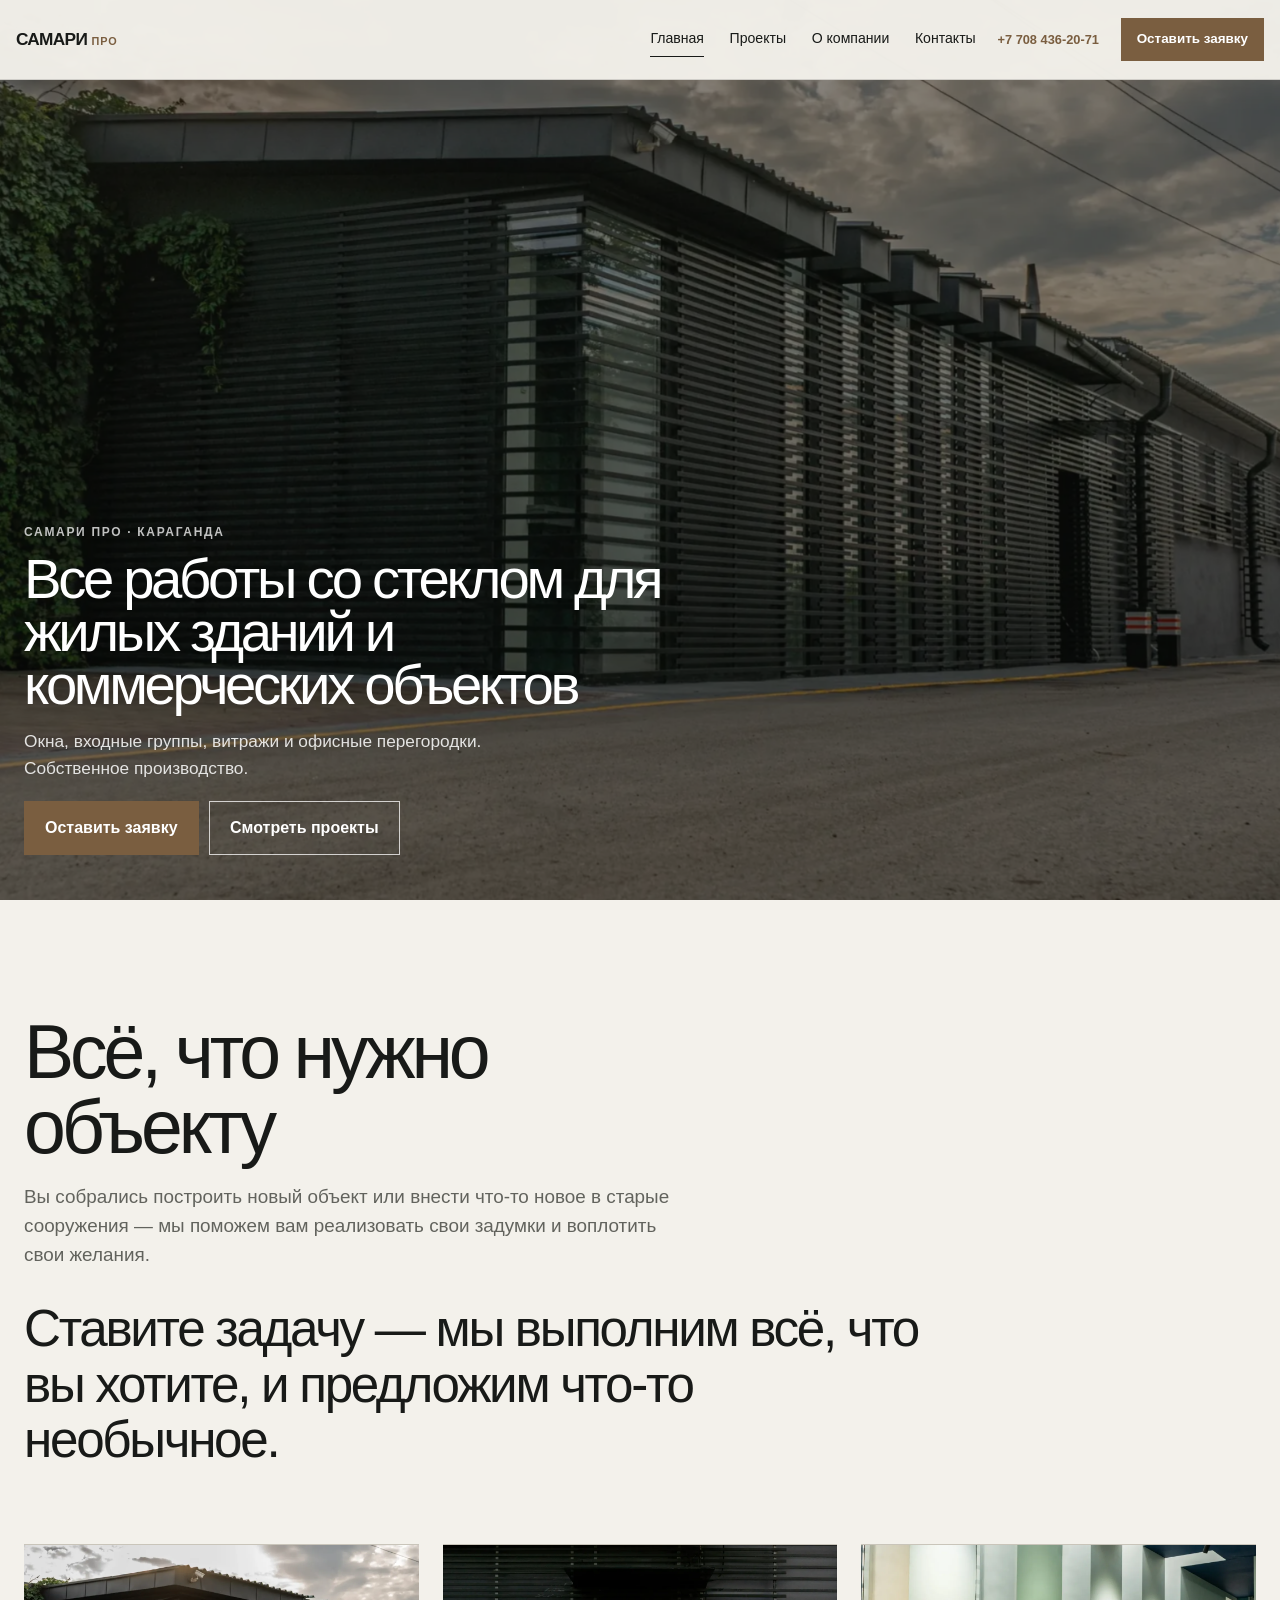
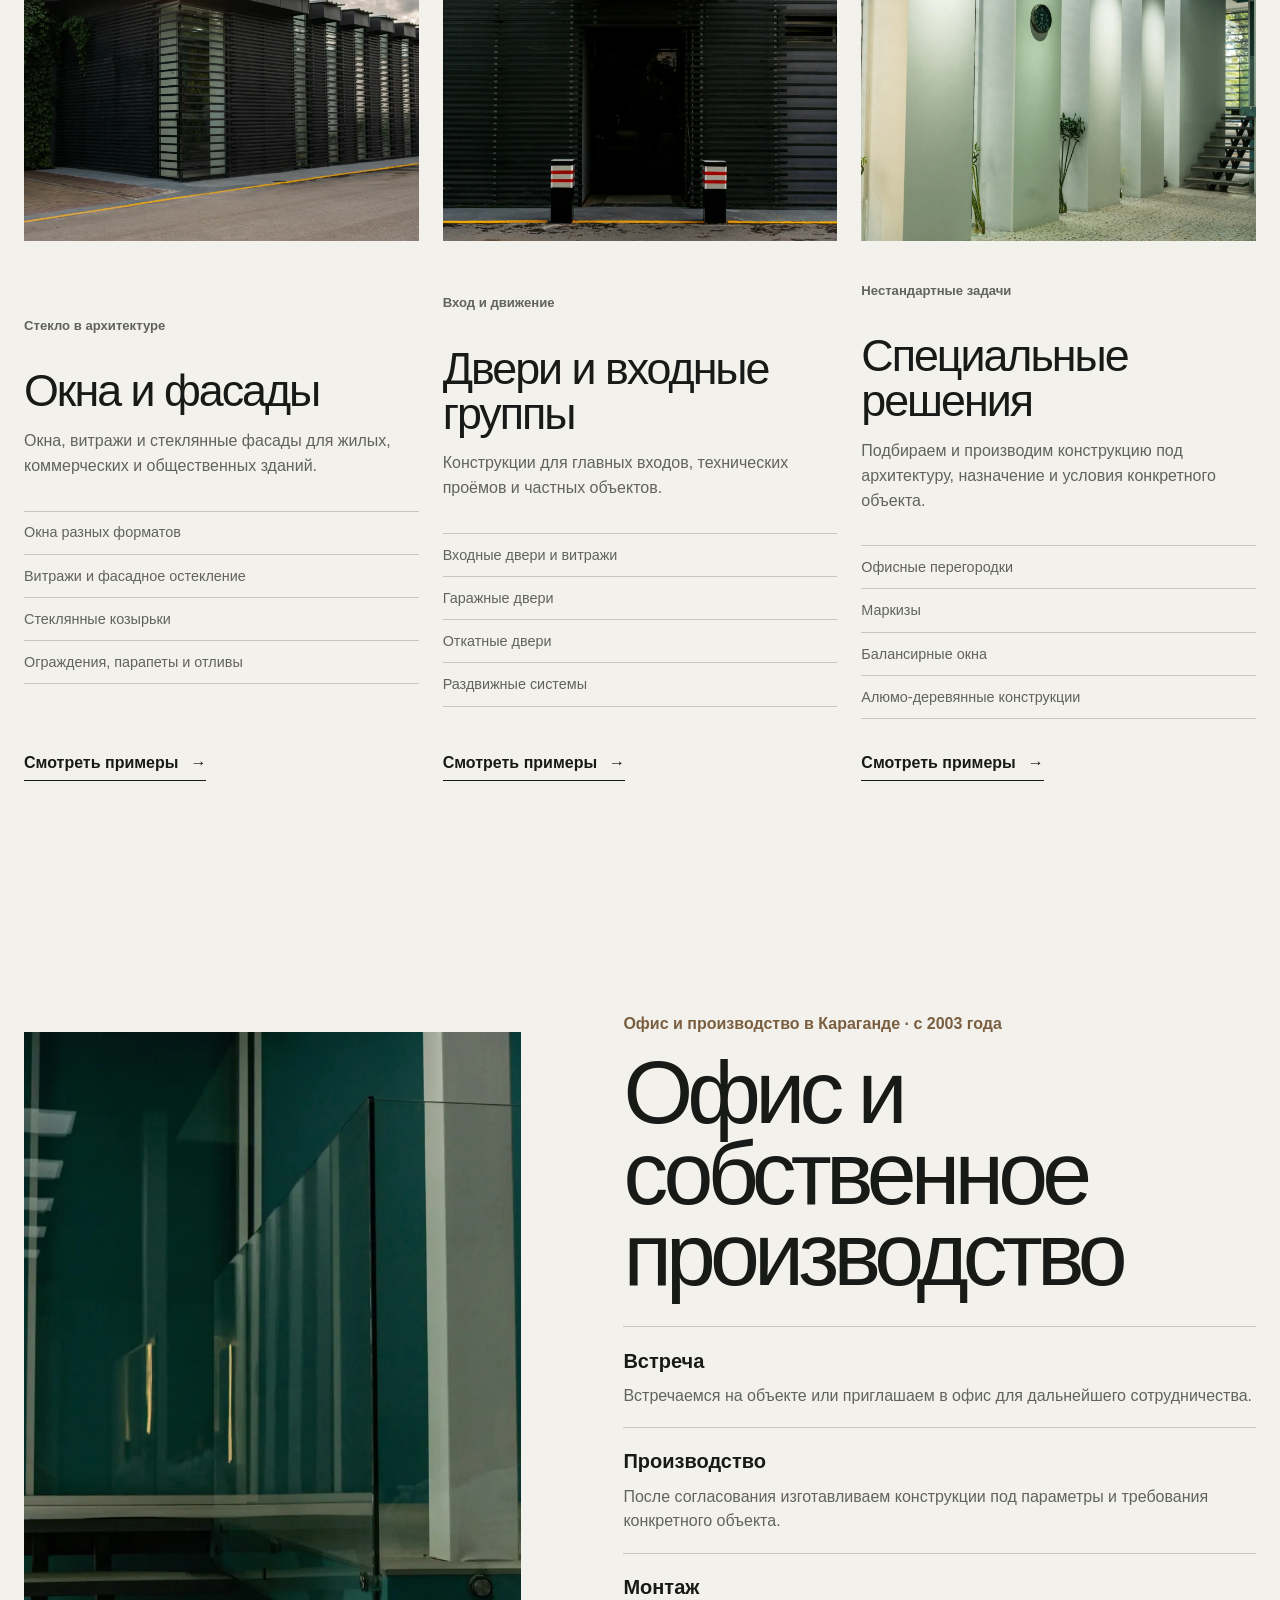
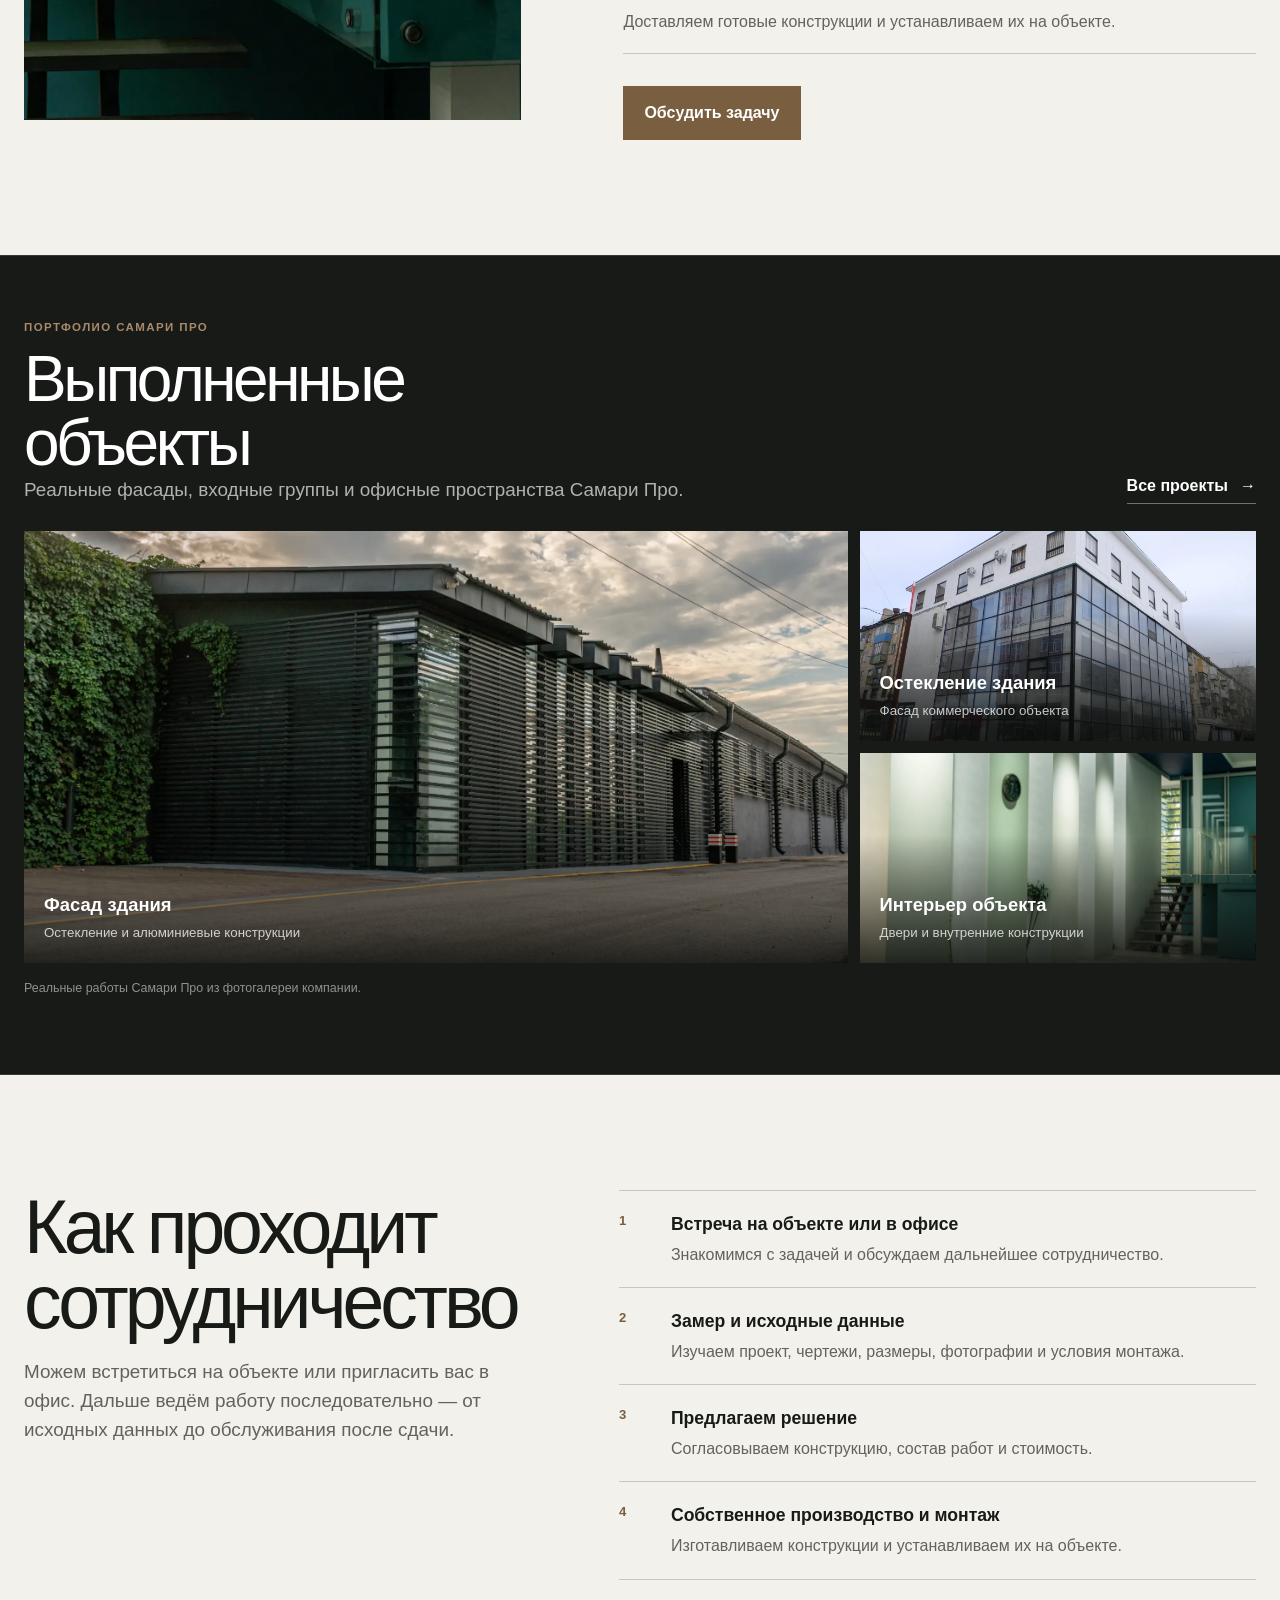
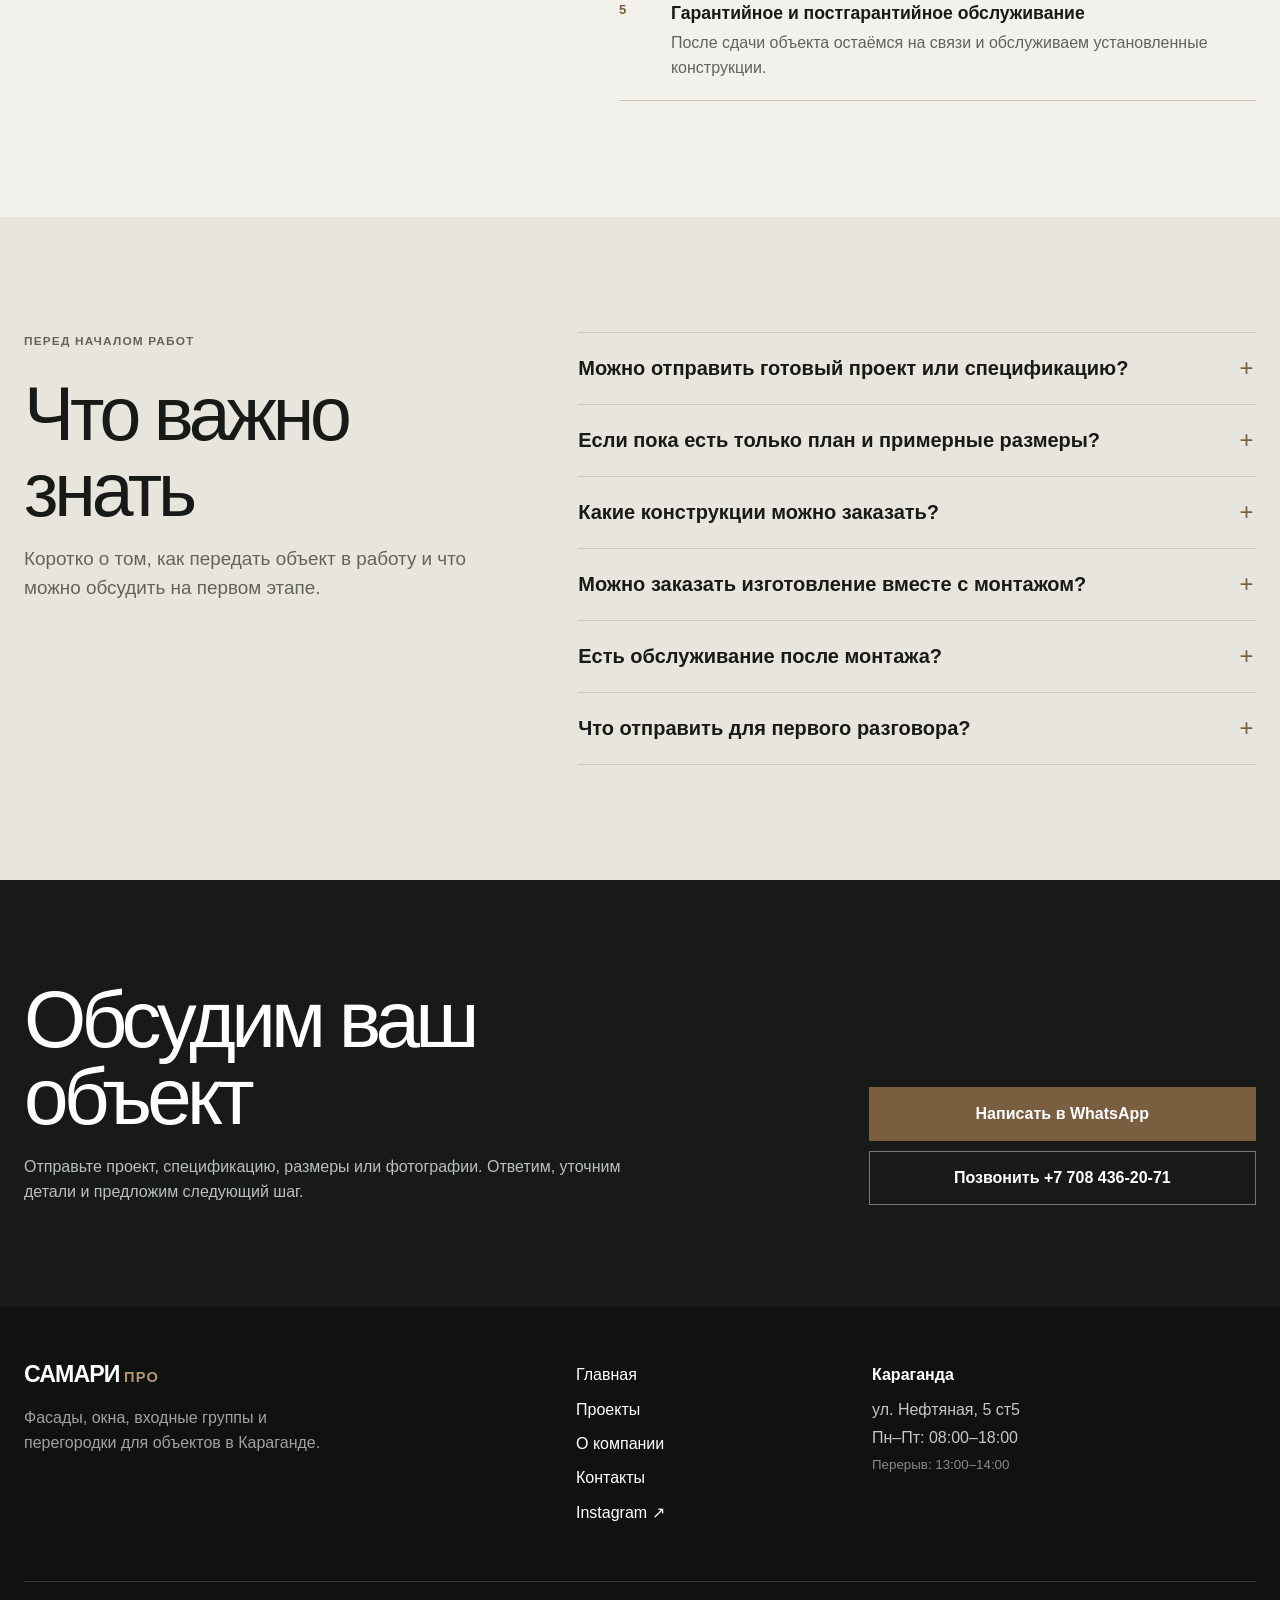
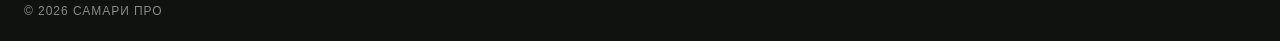
==== commit 74fa022f: "Обновить структуру и GitHub Pages пути сайта" ====
--- a/index.html
+++ b/index.html
@@ -3,98 +3,158 @@
 <head>
   <meta charset="utf-8">
   <meta name="viewport" content="width=device-width, initial-scale=1">
-  <meta name="description" content="Samari Pro — фасады, окна, входные группы и перегородки для коммерческих объектов в Караганде.">
+  <base id="site-base" href="/">
+  <script>if (location.hostname.endsWith('.github.io')) document.getElementById('site-base').href = '/samari-pro/';</script>
+  <meta name="description" content="Окна, витражи, фасадное остекление, входные группы и офисные перегородки для жилых и коммерческих объектов. Собственное производство Самари Про в Караганде.">
+  <meta name="robots" content="index, follow, max-image-preview:large">
   <meta name="theme-color" content="#f3f1eb">
-  <link rel="icon" href="./assets/images/favicon.svg" type="image/svg+xml">
-  <link rel="alternate icon" href="./favicon.ico" sizes="any">
-  <link rel="apple-touch-icon" href="./assets/images/apple-touch-icon.png">
-  <title>Samari Pro — остекление коммерческих объектов в Караганде</title>
-  <link rel="preload" as="image" href="./assets/images/projects/project-03.webp" fetchpriority="high">
-  <link rel="stylesheet" href="./assets/css/style.css?v=20260909a">
+  <link rel="canonical" href="https://makarenkoooooo.github.io/samari-pro/">
+  <meta property="og:locale" content="ru_KZ">
+  <meta property="og:type" content="website">
+  <meta property="og:site_name" content="Самари Про">
+  <meta property="og:title" content="Самари Про — окна, фасады и стеклянные конструкции">
+  <meta property="og:description" content="Работы со стеклом и конструкциями для жилых и коммерческих объектов. Собственное производство в Караганде.">
+  <meta property="og:url" content="https://makarenkoooooo.github.io/samari-pro/">
+  <meta property="og:image" content="https://makarenkoooooo.github.io/samari-pro/assets/images/projects/project-03.webp">
+  <meta property="og:image:alt" content="Фасад с панорамным остеклением — работа Самари Про">
+  <meta name="twitter:card" content="summary_large_image">
+  <meta name="twitter:title" content="Самари Про — окна, фасады и стеклянные конструкции">
+  <meta name="twitter:description" content="Собственное производство конструкций для жилых и коммерческих объектов в Караганде.">
+  <meta name="twitter:image" content="https://makarenkoooooo.github.io/samari-pro/assets/images/projects/project-03.webp">
+  <link rel="icon" href="assets/images/favicon.svg" type="image/svg+xml">
+  <link rel="alternate icon" href="favicon.ico" sizes="any">
+  <link rel="apple-touch-icon" href="assets/images/apple-touch-icon.png">
+  <title>Самари Про — окна, фасады и стеклянные конструкции в Караганде</title>
+  <link rel="preload" as="image" href="assets/images/projects/project-03-mobile.webp" media="(max-width: 47.99rem)" fetchpriority="high">
+  <link rel="preload" as="image" href="assets/images/projects/project-03.webp" media="(min-width: 48rem)" fetchpriority="high">
+  <link rel="stylesheet" href="assets/css/style.css?v=20260913h">
+  <script type="application/ld+json">
+  {
+    "@context": "https://schema.org",
+    "@graph": [
+      {
+        "@type": ["Organization", "HomeAndConstructionBusiness"],
+        "@id": "https://makarenkoooooo.github.io/samari-pro/#organization",
+        "name": "Самари Про",
+        "url": "https://makarenkoooooo.github.io/samari-pro/",
+        "logo": "https://makarenkoooooo.github.io/samari-pro/assets/images/apple-touch-icon.png",
+        "image": "https://makarenkoooooo.github.io/samari-pro/assets/images/projects/project-03.webp",
+        "foundingDate": "2003",
+        "telephone": "+7 708 436-20-71",
+        "address": {
+          "@type": "PostalAddress",
+          "streetAddress": "ул. Нефтяная, 5 ст5",
+          "addressLocality": "Караганда",
+          "addressCountry": "KZ"
+        },
+        "openingHoursSpecification": {
+          "@type": "OpeningHoursSpecification",
+          "dayOfWeek": ["Monday", "Tuesday", "Wednesday", "Thursday", "Friday"],
+          "opens": "08:00",
+          "closes": "18:00"
+        },
+        "sameAs": [
+          "https://2gis.kz/karaganda/firm/11822477302828226",
+          "https://www.instagram.com/samari_pro/"
+        ]
+      },
+      {
+        "@type": "WebSite",
+        "@id": "https://makarenkoooooo.github.io/samari-pro/#website",
+        "url": "https://makarenkoooooo.github.io/samari-pro/",
+        "name": "Самари Про",
+        "inLanguage": "ru-KZ",
+        "publisher": {"@id": "https://makarenkoooooo.github.io/samari-pro/#organization"}
+      }
+    ]
+  }
+  </script>
 </head>
 <body class="page-home">
   <div class="loading-screen" aria-hidden="true"><i></i><i></i></div>
   <header class="site-header" data-header>
-    <a class="logo" href="./index.html" aria-label="Samari Pro — главная"><span>SAMARI</span><b>PRO</b></a>
+    <a class="logo" href="./"><span>САМАРИ</span><b>ПРО</b></a>
     <nav class="desktop-nav" aria-label="Основная навигация">
-      <a href="./catalog.html">Продукция</a><a href="./projects.html">Проекты</a><a href="./about.html">О компании</a><a href="./contacts.html">Контакты</a>
+      <a href="./" aria-current="page">Главная</a><a href="projects/">Проекты</a><a href="about/">О компании</a><a href="contacts/">Контакты</a>
     </nav>
-    <a class="header-phone" href="tel:+77084362071"><span>+7 708 436-20-71</span></a><a class="header-action" href="https://wa.me/77084362071" target="_blank" rel="noopener">Оставить заявку</a>
+    <a class="header-phone" href="tel:+77084362071" aria-label="Позвонить: +7 708 436-20-71"><span>+7 708 436-20-71</span></a><a class="header-action" href="https://wa.me/77084362071" target="_blank" rel="noopener">Оставить заявку</a>
     <button class="menu-toggle" type="button" aria-label="Открыть меню" aria-expanded="false" data-menu-toggle><span></span><span></span></button>
   </header>
 
   <div class="mobile-menu" data-mobile-menu aria-hidden="true">
     <nav aria-label="Мобильная навигация">
-      <a href="./catalog.html">Продукция</a><a href="./projects.html">Проекты</a><a href="./about.html">О компании</a><a href="./contacts.html">Контакты</a>
+      <a href="./" aria-current="page">Главная</a><a href="projects/">Проекты</a><a href="about/">О компании</a><a href="contacts/">Контакты</a>
     </nav>
     <div class="mobile-menu__bottom"><p>Фасады, окна и входные группы<br>для объектов в Караганде</p><a class="mobile-phone" href="tel:+77084362071">+7 708 436-20-71</a><a class="button button--accent" href="https://wa.me/77084362071" target="_blank" rel="noopener">Оставить заявку</a></div>
   </div>
 
   <main>
     <section class="hero" aria-labelledby="hero-title">
-      <img class="hero__image is-active" src="./assets/images/projects/project-03.webp" alt="Фасад с панорамным остеклением и алюминиевыми ламелями, работа Samari Pro" width="2200" height="1467" fetchpriority="high">
+      <picture>
+        <source media="(max-width: 47.99rem)" srcset="assets/images/projects/project-03-mobile.webp" width="900" height="1200">
+        <img decoding="sync" class="hero__image is-active" src="assets/images/projects/project-03.webp" alt="Фасад здания с панорамным остеклением, работа Самари Про" width="1920" height="1280" fetchpriority="high">
+      </picture>
       <div class="hero__overlay" aria-hidden="true"></div>
       <div class="shell hero__content">
-        <p class="hero__location">Samari Pro · Караганда</p>
-        <h1 id="hero-title">Остекление коммерческих объектов</h1>
-        <p class="hero__lead">Окна, входные группы, витражи и перегородки для коммерческих и общественных объектов. Производство и монтаж в Караганде.</p>
-        <div class="hero__proof" aria-label="О компании"><span><b>С 2003 года</b> работаем с коммерческими объектами</span><span><b>Один подрядчик</b> на производство и монтаж</span></div>
+        <p class="hero__location">Самари Про · Караганда</p>
+        <h1 id="hero-title">Все работы со стеклом для жилых зданий и коммерческих объектов</h1>
+        <p class="hero__lead">Окна, входные группы, витражи и офисные перегородки. Собственное производство.</p>
         <div class="hero__actions"><a class="button button--accent" href="https://wa.me/77084362071" target="_blank" rel="noopener">Оставить заявку</a><button class="button button--light" type="button" data-scroll-target="projects">Смотреть проекты</button></div>
       </div>
-      <button class="hero__scroll" type="button" data-scroll-target="solutions">Листайте вниз <span aria-hidden="true">↓</span></button>
     </section>
 
     <section class="solutions section" id="solutions" aria-labelledby="solutions-title">
-      <div class="shell section-heading" data-reveal>
-        <h2 id="solutions-title">Задачи объекта</h2>
-        <p>От отдельной входной группы до остекления фасада. Вы описываете требуемый результат — конструктивное решение мы уточняем по проекту.</p>
+      <div class="shell section-heading solutions__intro" data-reveal>
+        <h2 id="solutions-title">Всё, что нужно объекту</h2>
+        <p>Вы собрались построить новый объект или внести что-то новое в старые сооружения — мы поможем вам реализовать свои задумки и воплотить свои желания.</p>
       </div>
+      <div class="shell"><p class="solution-promise" data-reveal>Ставите задачу — мы выполним всё, что вы хотите, и предложим что-то необычное.</p></div>
       <div class="shell solution-list">
         <article class="solution" data-reveal>
-          <a class="solution__image" href="./projects.html"><img src="./assets/images/projects/project-01.webp" alt="Фасад с алюминиевыми ламелями, работа Samari Pro" width="2200" height="1467" loading="lazy"></a>
-          <div class="solution__copy"><p class="solution__type">Фасады и витражи</p><h3>Остекление зданий</h3><p>Фасадные плоскости, витражи и крупные светопрозрачные конструкции для коммерческих объектов.</p><a class="text-link" href="./projects.html">Смотреть примеры <span>→</span></a></div>
+          <a class="solution__image" href="projects/"><img decoding="async" src="assets/images/projects/project-01.webp" alt="Фасад здания, работа Самари Про" width="1600" height="1067" loading="lazy"></a>
+          <div class="solution__copy"><p class="solution__type">Стекло в архитектуре</p><h3>Окна и фасады</h3><p>Окна, витражи и стеклянные фасады для жилых, коммерческих и общественных зданий.</p><ul class="solution__services"><li>Окна разных форматов</li><li>Витражи и фасадное остекление</li><li>Стеклянные козырьки</li><li>Ограждения, парапеты и отливы</li></ul><a class="text-link" href="projects/">Смотреть примеры <span>→</span></a></div>
         </article>
         <article class="solution" data-reveal>
-          <a class="solution__image" href="./projects.html"><img src="./assets/images/projects/project-10.webp" alt="Входная группа в фасаде с алюминиевыми ламелями, работа Samari Pro" width="2200" height="1467" loading="lazy"></a>
-          <div class="solution__copy"><p class="solution__type">Вход и клиентский поток</p><h3>Входные группы</h3><p>Двери и витражи для магазинов, офисов, терминалов и общественных пространств.</p><a class="text-link" href="./projects.html">Смотреть примеры <span>→</span></a></div>
+          <a class="solution__image" href="projects/"><img decoding="async" src="assets/images/projects/project-10.webp" alt="Входная группа здания, работа Самари Про" width="1600" height="1067" loading="lazy"></a>
+          <div class="solution__copy"><p class="solution__type">Вход и движение</p><h3>Двери и входные группы</h3><p>Конструкции для главных входов, технических проёмов и частных объектов.</p><ul class="solution__services"><li>Входные двери и витражи</li><li>Гаражные двери</li><li>Откатные двери</li><li>Раздвижные системы</li></ul><a class="text-link" href="projects/">Смотреть примеры <span>→</span></a></div>
         </article>
         <article class="solution solution--cold" data-reveal>
-          <a class="solution__image" href="./projects.html"><img src="./assets/images/projects/project-34.webp" alt="Интерьер коммерческого объекта, работа Samari Pro" width="2200" height="1467" loading="lazy"></a>
-          <div class="solution__copy"><p class="solution__type">Организация пространства</p><h3>Окна и перегородки</h3><p>Оконные конструкции и стеклянные перегородки для рабочих, переговорных и клиентских зон.</p><a class="text-link" href="./projects.html">Смотреть примеры <span>→</span></a></div>
+          <a class="solution__image" href="projects/"><img decoding="async" src="assets/images/projects/project-34.webp" alt="Интерьер коммерческого объекта, работа Самари Про" width="1600" height="1067" loading="lazy"></a>
+          <div class="solution__copy"><p class="solution__type">Нестандартные задачи</p><h3>Специальные решения</h3><p>Подбираем и производим конструкцию под архитектуру, назначение и условия конкретного объекта.</p><ul class="solution__services"><li>Офисные перегородки</li><li>Маркизы</li><li>Балансирные окна</li><li>Алюмо-деревянные конструкции</li></ul><a class="text-link" href="projects/">Смотреть примеры <span>→</span></a></div>
         </article>
       </div>
     </section>
 
-    <section class="featured-projects section" id="projects" aria-labelledby="projects-title">
-      <div class="shell section-heading section-heading--row" data-reveal><div><p class="featured-projects__label">Портфолио Samari Pro</p><h2 id="projects-title">Выполненные объекты</h2><p>Реальные фасады, входные группы и офисные пространства Samari Pro.</p></div><a class="text-link" href="./projects.html">Все проекты <span>→</span></a></div>
-      <div class="shell project-mosaic" data-reveal>
-        <a class="project-tile project-tile--large" href="./projects.html"><img src="./assets/images/projects/project-03.webp" alt="Фасад с остеклением и алюминиевыми ламелями, работа Samari Pro" width="2200" height="1467" loading="lazy"><span><b>Фасад с ламелями</b><small>Остекление и алюминиевые конструкции</small></span></a>
-        <a class="project-tile" href="./projects.html"><img src="./assets/images/real/samari-real-01.webp" alt="Многоэтажное здание с фасадным остеклением, работа Samari Pro" width="1440" height="1080" loading="lazy"><span><b>Остекление здания</b><small>Фасад коммерческого объекта</small></span></a>
-        <a class="project-tile" href="./projects.html"><img src="./assets/images/projects/project-33.webp" alt="Внутреннее пространство реализованного объекта Samari Pro" width="2200" height="1467" loading="lazy"><span><b>Интерьер объекта</b><small>Двери и внутренние конструкции</small></span></a>
-      </div>
-      <p class="shell image-note">Реальные работы Samari Pro из фотогалереи компании.</p>
-    </section>
-
     <section class="company-showcase section" aria-labelledby="company-showcase-title">
       <div class="shell company-showcase__grid">
-        <figure class="company-media" data-reveal><img src="./assets/images/projects/project-20.webp" alt="Интерьер реализованного коммерческого объекта Samari Pro" width="2200" height="1467" loading="lazy"></figure>
+        <figure class="company-media" data-reveal><img decoding="async" src="assets/images/projects/project-20.webp" alt="Стеклянные конструкции на реализованном объекте Самари Про" width="1600" height="1067" loading="lazy"></figure>
         <div class="company-showcase__copy" data-reveal>
-          <p class="company-since">Работаем с 2003 года</p>
-          <h2 id="company-showcase-title">От проекта до монтажа</h2>
+          <p class="company-since">Офис и производство в Караганде · с 2003 года</p>
+          <h2 id="company-showcase-title">Офис и собственное производство</h2>
           <ul class="company-points">
-            <li><b>Собственное производство в Караганде</b><span>Изготавливаем конструкции под размеры и требования конкретного объекта.</span></li>
-            <li><b>Проект можно начать с исходных данных</b><span>Для первого обсуждения достаточно чертежей, спецификации, размеров или фотографий объекта.</span></li>
-            <li><b>Изготовление и монтаж</b><span>Согласовываем состав конструкций, производим их и устанавливаем на объекте.</span></li>
+            <li><b>Встреча</b><span>Встречаемся на объекте или приглашаем в офис для дальнейшего сотрудничества.</span></li>
+            <li><b>Производство</b><span>После согласования изготавливаем конструкции под параметры и требования конкретного объекта.</span></li>
+            <li><b>Монтаж</b><span>Доставляем готовые конструкции и устанавливаем их на объекте.</span></li>
           </ul>
-          <a class="button button--accent" href="https://wa.me/77084362071" target="_blank" rel="noopener">Оставить заявку</a>
+          <a class="button button--accent" href="https://wa.me/77084362071" target="_blank" rel="noopener">Обсудить задачу</a>
         </div>
       </div>
     </section>
 
+    <section class="featured-projects section" id="projects" aria-labelledby="projects-title">
+      <div class="shell section-heading section-heading--row" data-reveal><div><p class="featured-projects__label">Портфолио Самари Про</p><h2 id="projects-title">Выполненные объекты</h2><p>Реальные фасады, входные группы и офисные пространства Самари Про.</p></div><a class="text-link" href="projects/">Все проекты <span>→</span></a></div>
+      <div class="shell project-mosaic" data-reveal>
+        <a class="project-tile project-tile--large" href="projects/"><img decoding="async" src="assets/images/projects/project-03.webp" alt="Фасад здания с остеклением, работа Самари Про" width="1920" height="1280" loading="lazy"><span><b>Фасад здания</b><small>Остекление и алюминиевые конструкции</small></span></a>
+        <a class="project-tile" href="projects/"><img decoding="async" src="assets/images/real/samari-real-01.webp" alt="Многоэтажное здание с фасадным остеклением, работа Самари Про" width="1440" height="1080" loading="lazy"><span><b>Остекление здания</b><small>Фасад коммерческого объекта</small></span></a>
+        <a class="project-tile" href="projects/"><img decoding="async" src="assets/images/projects/project-33.webp" alt="Внутреннее пространство реализованного объекта Самари Про" width="1600" height="1067" loading="lazy"><span><b>Интерьер объекта</b><small>Двери и внутренние конструкции</small></span></a>
+      </div>
+      <p class="shell image-note">Реальные работы Самари Про из фотогалереи компании.</p>
+    </section>
+
     <section class="how section" aria-labelledby="how-title">
       <div class="shell how__grid">
-        <div class="section-heading" data-reveal><h2 id="how-title">Как начинаем работу</h2><p>Пришлите то, что уже есть по объекту. Техническое решение уточним внутри проекта.</p></div>
-        <ol class="steps" data-reveal><li><b>Исходные данные</b><span>Получаем проект, чертежи, спецификацию, размеры или фотографии объекта.</span></li><li><b>Уточнение объёма</b><span>Сверяем проёмы, назначение конструкций и условия монтажа.</span></li><li><b>Предложение</b><span>Согласовываем состав конструкций и стоимость работ.</span></li><li><b>Производство и монтаж</b><span>Изготавливаем конструкции и устанавливаем их на объекте.</span></li></ol>
+        <div class="section-heading" data-reveal><h2 id="how-title">Как проходит сотрудничество</h2><p>Можем встретиться на объекте или пригласить вас в офис. Дальше ведём работу последовательно — от исходных данных до обслуживания после сдачи.</p></div>
+        <ol class="steps" data-reveal><li><b>Встреча на объекте или в офисе</b><span>Знакомимся с задачей и обсуждаем дальнейшее сотрудничество.</span></li><li><b>Замер и исходные данные</b><span>Изучаем проект, чертежи, размеры, фотографии и условия монтажа.</span></li><li><b>Предлагаем решение</b><span>Согласовываем конструкцию, состав работ и стоимость.</span></li><li><b>Собственное производство и монтаж</b><span>Изготавливаем конструкции и устанавливаем их на объекте.</span></li><li><b>Гарантийное и постгарантийное обслуживание</b><span>После сдачи объекта остаёмся на связи и обслуживаем установленные конструкции.</span></li></ol>
       </div>
     </section>
 
@@ -105,7 +165,8 @@
           <details><summary>Можно отправить готовый проект или спецификацию?</summary><p>Да. Пришлите документы в WhatsApp — изучим исходные данные и уточним вопросы по конструкциям и монтажу.</p></details>
           <details><summary>Если пока есть только план и примерные размеры?</summary><p>Этого достаточно для первого обсуждения. Точные параметры фиксируются после уточнения объекта и замера.</p></details>
           <details><summary>Какие конструкции можно заказать?</summary><p>Фасадное остекление, витражи, окна, двери, входные группы и стеклянные перегородки.</p></details>
-          <details><summary>Можно заказать изготовление вместе с монтажом?</summary><p>Да. Samari Pro производит конструкции и выполняет их монтаж на объекте.</p></details>
+          <details><summary>Можно заказать изготовление вместе с монтажом?</summary><p>Да. Самари Про производит конструкции и выполняет их монтаж на объекте.</p></details>
+          <details><summary>Есть обслуживание после монтажа?</summary><p>Да. После сдачи объекта выполняем гарантийное и постгарантийное обслуживание установленных конструкций.</p></details>
           <details><summary>Что отправить для первого разговора?</summary><p>Назначение объекта, проект или фотографии, примерные размеры и желаемый срок реализации.</p></details>
         </div>
       </div>
@@ -120,9 +181,9 @@
   </main>
 
   <footer class="site-footer">
-    <div class="shell footer__main"><div><a class="logo logo--footer" href="./index.html"><span>SAMARI</span><b>PRO</b></a><p>Фасады, окна, входные группы и перегородки для объектов в Караганде.</p></div><nav aria-label="Навигация в подвале"><a href="./catalog.html">Продукция</a><a href="./projects.html">Проекты</a><a href="./about.html">О компании</a><a href="./contacts.html">Контакты</a><a href="https://www.instagram.com/samari_pro/" target="_blank" rel="noopener">Instagram ↗</a></nav><address><b>Караганда</b><span>ул. Нефтяная, 5 ст5</span><span>Пн–Пт: 08:00–18:00</span><small>Перерыв: 13:00–14:00</small></address></div>
-    <div class="shell footer__bottom"><span>© 2026 Samari Pro</span><span>Фасады · Входные группы · Остекление</span></div>
+    <div class="shell footer__main"><div><a class="logo logo--footer" href="./"><span>САМАРИ</span><b>ПРО</b></a><p>Фасады, окна, входные группы и перегородки для объектов в Караганде.</p></div><nav aria-label="Навигация в подвале"><a href="./">Главная</a><a href="projects/">Проекты</a><a href="about/">О компании</a><a href="contacts/">Контакты</a><a href="https://www.instagram.com/samari_pro/" target="_blank" rel="noopener">Instagram ↗</a></nav><address><b>Караганда</b><span>ул. Нефтяная, 5 ст5</span><span>Пн–Пт: 08:00–18:00</span><small>Перерыв: 13:00–14:00</small></address></div>
+    <div class="shell footer__bottom"><span>© 2026 Самари Про</span></div>
   </footer>
-  <script src="./assets/js/main.js?v=20260908c" defer></script>
+  <script src="assets/js/main.js?v=20260908c" defer></script>
 </body>
 </html>
--- a/assets/css/style.css
+++ b/assets/css/style.css
@@ -1,6 +1,6 @@
 :root {
   --ink: #181a18; --paper: #f3f1eb; --paper-deep: #e8e5dc; --white: #fff;
-  --line: #c9c5ba; --muted: #676861; --accent: #7a5e40; --accent-hover: #664d34;
+  --line: #c9c5ba; --muted: #62635d; --accent: #7a5e40; --accent-hover: #664d34;
   --header-h: 4.5rem; --shell: min(100% - 2rem, 86rem); --section: clamp(4.75rem, 9vw, 8.5rem);
   --ease: cubic-bezier(.2,.75,.25,1);
 }
@@ -49,24 +49,21 @@
 .loading-screen { display: none; }
 .hero { position: relative; min-height: 94svh; display: flex; align-items: flex-end; overflow: hidden; background: var(--ink); color: var(--white); }
 .hero__overlay { position: absolute; inset: 0; width: 100%; height: 100%; }
-.hero__image { position: absolute; inset: -6% 0; height: 112%; object-fit: cover; object-position: 60% center; opacity: 0; transform: translate3d(0, var(--hero-parallax, 0), 0) scale(1.02); transition: opacity .85s var(--ease); will-change: transform; }
-.hero__image.is-active { opacity: 1; }
+.hero__image { position: absolute; inset: -6% 0; height: 112%; object-fit: cover; object-position: 60% center; transform: translate3d(0, var(--hero-parallax, 0), 0) scale(1.02); will-change: transform; }
 .hero__overlay { z-index: 1; background: rgba(12,14,13,.5); }
 .hero__content { position: relative; z-index: 2; padding-block: calc(var(--header-h) + 5rem) clamp(5.75rem, 10vh, 8rem); }
 .hero__location { margin: 0 0 1rem; color: rgba(255,255,255,.75); font-size: .75rem; font-weight: 650; letter-spacing: .14em; text-transform: uppercase; }
-.hero h1 { max-width: 9ch; margin: 0; font-size: clamp(3.25rem, 15vw, 7.4rem); font-weight: 500; letter-spacing: -.07em; line-height: .86; }
+.hero h1 { max-width: 14ch; margin: 0; font-size: clamp(2.7rem, 11.5vw, 5.6rem); font-weight: 500; letter-spacing: -.06em; line-height: .92; }
 .hero__lead { max-width: 38rem; margin: 1.5rem 0 0; color: rgba(255,255,255,.85); font-size: clamp(1.02rem, 2vw, 1.25rem); }
-.hero__proof { max-width: 38rem; display: grid; gap: .8rem; margin-top: 1.6rem; padding-top: 1rem; border-top: 1px solid rgba(255,255,255,.35); color: rgba(255,255,255,.78); font-size: .86rem; }
-.hero__proof span { display: grid; grid-template-columns: 7.5rem 1fr; gap: 1rem; }
-.hero__proof b { color: var(--white); font-weight: 650; }
 .hero__actions { display: grid; gap: .65rem; margin-top: 2rem; }
-.hero__scroll { display: none; }
 
 .section-heading { display: grid; gap: 1rem; margin-bottom: clamp(2.4rem, 5vw, 4rem); }
 .section-heading h1, .section-heading h2, .page-title h1 { margin: 0; max-width: 16ch; font-size: clamp(2.2rem, 7vw, 4.7rem); font-weight: 500; letter-spacing: -.055em; line-height: 1; }
 .section-heading p, .page-title p { max-width: 42rem; margin: 0; color: var(--muted); font-size: clamp(1rem, 2vw, 1.18rem); }
 .eyebrow { margin: 0 0 .7rem !important; color: var(--muted); font-size: .74rem !important; font-weight: 650; letter-spacing: .1em; text-transform: uppercase; }
 .solution-list { display: grid; gap: 1rem; }
+.solutions__intro { margin-bottom: 2rem; }
+.solution-promise { max-width: 32ch; margin: 0 0 clamp(3rem, 6vw, 5rem); font-size: clamp(1.65rem, 4vw, 3.4rem); font-weight: 500; letter-spacing: -.045em; line-height: 1.08; }
 .solution { display: grid; background: var(--paper); border-top: 1px solid var(--line); }
 .solution__image { display: block; aspect-ratio: 4 / 3; overflow: hidden; background: var(--paper-deep); }
 .solution__image img { height: 100%; object-fit: cover; transition: opacity .2s ease; }
@@ -76,6 +73,8 @@
 .solution__copy > p:not(.eyebrow) { margin: 1rem 0 2rem; color: var(--muted); }
 .solution__copy .text-link { margin-top: auto; }
 .solution__type { margin: 0 0 .75rem; color: var(--accent); font-size: .82rem; font-weight: 650; }
+.solution__services { width: 100%; margin: 0 0 2rem; padding: 0; list-style: none; border-top: 1px solid var(--line); }
+.solution__services li { padding: .62rem 0; border-bottom: 1px solid var(--line); color: var(--muted); font-size: .9rem; }
 .solution--cold { background: var(--paper); color: var(--ink); }
 .solution--cold .solution__copy > p { color: var(--muted); }
 
@@ -145,6 +144,7 @@
 .contact-band .button--dark-outline { border-color: #747973; }
 .contact-band .button--dark-outline:hover { background: var(--white); color: var(--ink); border-color: var(--white); }
 .site-footer { padding: 3.5rem 0 1.25rem; background: #101210; color: var(--white); }
+.site-footer .logo b { color: #b59672; }
 .footer__main { display: grid; gap: 2.5rem; }
 .logo--footer { font-size: 1.45rem; }
 .footer__main > div p { max-width: 20rem; margin: 1rem 0 0; color: #9ea39e; }
@@ -157,8 +157,8 @@
 
 .inner-main { padding-top: var(--header-h); }
 .inner-hero { position: relative; min-height: 72svh; display: flex; align-items: flex-end; overflow: hidden; background: var(--ink); color: var(--white); }
-.inner-hero > img, .inner-hero__shade { position: absolute; inset: 0; width: 100%; height: 100%; }
-.inner-hero > img { object-fit: cover; object-position: center; }
+.inner-hero > img, .inner-hero > picture, .inner-hero__shade { position: absolute; inset: 0; width: 100%; height: 100%; }
+.inner-hero > img, .inner-hero > picture img { width: 100%; height: 100%; object-fit: cover; object-position: center; }
 .inner-hero__shade { background: rgba(10,12,10,.5); }
 .inner-hero__content { position: relative; z-index: 1; padding-block: clamp(4rem, 10vh, 7rem); }
 .inner-hero__content h1 { max-width: 15ch; margin: 0; font-size: clamp(2.55rem, 9vw, 5.4rem); font-weight: 500; letter-spacing: -.06em; line-height: .96; }
@@ -196,9 +196,9 @@
 .more-product p { margin: 0; color: var(--muted); }
 
 .projects-hero { min-height: 82svh; }
-.projects-hero > img { object-position: 58% center; }
+.projects-hero > img, .projects-hero > picture img { object-position: 58% center; }
 .projects-hero .inner-hero__shade { background: rgba(11,13,12,.43); }
-.projects-hero .inner-hero__content h1 { max-width: 11ch; font-size: clamp(3.3rem, 11vw, 7.2rem); line-height: .88; }
+.projects-hero .inner-hero__content h1 { max-width: 11ch; font-size: clamp(2.75rem, 11vw, 7.2rem); line-height: .9; }
 .projects-gallery { background: #f7f6f1; }
 .portfolio-intro { display: grid; gap: 1.25rem; margin-bottom: clamp(2.5rem, 6vw, 5rem); padding-bottom: clamp(2rem, 4vw, 3.5rem); border-bottom: 1px solid var(--line); }
 .portfolio-intro h2 { max-width: 8ch; margin: 0; font-size: clamp(3rem, 9vw, 6.8rem); font-weight: 500; letter-spacing: -.07em; line-height: .88; }
@@ -207,14 +207,14 @@
 .filter-bar button { min-height: 3.2rem; flex: 0 0 auto; padding: .7rem 0; border: 0; border-bottom: 2px solid transparent; background: transparent; color: var(--muted); font-size: .95rem; cursor: pointer; }
 .filter-bar button:hover { border-color: var(--line); background: transparent; color: var(--ink); }
 .filter-bar button.is-active { border-color: var(--accent); background: transparent; color: var(--ink); }
-.gallery-grid { display: grid; gap: 3rem 1rem; }
-.gallery-item { min-width: 0; }
+.gallery-grid { display: grid; gap: 2rem .75rem; counter-reset: projects; }
+.gallery-item { min-width: 0; counter-increment: projects; }
 .gallery-item[hidden] { display: none; }
 .gallery-item figure { margin: 0; }
 .gallery-item img { aspect-ratio: 4 / 3; object-fit: cover; background: var(--paper-deep); transition: opacity .18s ease; }
 .gallery-item:hover img { opacity: .92; }
-.gallery-item--tall img { aspect-ratio: 3 / 4; }
-.gallery-item figcaption { display: grid; grid-template-columns: 1fr auto; gap: .25rem 1rem; padding-top: 1rem; border-top: 1px solid transparent; }
+.gallery-item figcaption { display: grid; grid-template-columns: 2rem 1fr; gap: .5rem; align-items: baseline; padding: .75rem 0; border-bottom: 1px solid var(--line); }
+.gallery-item figcaption::before { content: counter(projects, decimal-leading-zero); color: var(--muted); font-size: .72rem; letter-spacing: .08em; }
 .gallery-item figcaption b { font-size: 1.05rem; font-weight: 600; }
 .gallery-item figcaption span { color: var(--muted); font-size: .86rem; text-align: right; }
 .portfolio-source { max-width: 38rem; margin: clamp(4rem, 8vw, 7rem) 0 0 auto; padding-top: 1rem; border-top: 1px solid var(--line); color: var(--muted); font-size: .82rem; }
@@ -233,6 +233,24 @@
 .fact-panel div:last-child { border-bottom: 0; }
 .fact-panel dt { color: #939993; font-size: .8rem; text-transform: uppercase; letter-spacing: .08em; }
 .fact-panel dd { margin: 0; }
+
+.about-editorial { background: #f7f6f1; }
+.about-editorial__intro { display: grid; gap: 1.25rem; margin-bottom: clamp(3rem, 6vw, 5rem); }
+.about-editorial__intro .eyebrow { margin-bottom: 0 !important; }
+.about-editorial__intro h2 { max-width: 13ch; margin: 0; font-size: clamp(2.65rem, 7vw, 5.8rem); font-weight: 500; letter-spacing: -.065em; line-height: .94; }
+.about-editorial__intro > p:last-child { max-width: 40rem; margin: 0; color: var(--muted); font-size: 1.08rem; }
+.about-media-grid { display: grid; gap: 2.5rem 1rem; }
+.about-media-card { min-width: 0; }
+.about-media-card img { aspect-ratio: 4 / 3; object-fit: cover; background: var(--paper-deep); }
+.about-media-card > div { display: grid; grid-template-columns: 2rem 1fr; gap: .25rem .75rem; padding-top: 1rem; border-top: 1px solid var(--line); }
+.about-media-card span { grid-row: 1 / 3; color: var(--muted); font-size: .75rem; letter-spacing: .08em; }
+.about-media-card h3 { margin: 0; font-size: clamp(1.5rem, 3vw, 2.3rem); font-weight: 500; letter-spacing: -.04em; line-height: 1; }
+.about-media-card p { margin: .55rem 0 0; color: var(--muted); }
+.about-facts { display: grid; margin-top: clamp(4rem, 8vw, 7rem); border-block: 1px solid var(--line); }
+.about-facts > div { display: grid; gap: .3rem; padding: 1.25rem 0; border-bottom: 1px solid var(--line); }
+.about-facts > div:last-child { border-bottom: 0; }
+.about-facts small { color: var(--muted); text-transform: uppercase; letter-spacing: .08em; }
+.about-facts b { max-width: 28rem; font-size: clamp(1.1rem, 2vw, 1.4rem); }
 
 .contact-layout { align-items: start; }
 .contact-details { display: grid; border-top: 1px solid var(--line); }
@@ -297,22 +315,16 @@
   .mobile-menu { display: none; }
   .hero { min-height: 100svh; }
   .hero__content { padding-top: calc(var(--header-h) + clamp(2rem, 4vh, 3.25rem)); padding-bottom: clamp(2.25rem, 5vh, 3.75rem); }
-  .hero h1 { max-width: 12ch; font-size: clamp(3.8rem, min(6.3vw, 10.8vh), 5.75rem); line-height: .88; }
+  .hero h1 { max-width: 22ch; font-size: clamp(3.15rem, min(4.4vw, 7.6vh), 4.35rem); line-height: .94; }
   .hero__location { margin-bottom: .7rem; }
   .hero__lead { max-width: 34rem; margin-top: 1rem; font-size: clamp(1rem, 1.35vw, 1.15rem); }
-  .hero__proof { margin-top: 1rem; padding-top: .8rem; gap: .45rem; }
   .hero__actions { margin-top: 1.25rem; }
-  .hero__scroll { position: absolute; z-index: 2; right: max(1.5rem, calc((100vw - 86rem) / 2)); bottom: 2rem; display: flex; gap: 1rem; padding: .5rem 0; color: rgba(255,255,255,.75); background: none; border: 0; font-size: .78rem; cursor: pointer; }
-  .solution-list { grid-template-columns: repeat(12, 1fr); gap: 3rem 1rem; }
+  .solution-list { grid-template-columns: repeat(3, minmax(0, 1fr)); gap: 1.5rem; }
   .solution { grid-template-columns: 1fr; }
-  .solution:nth-child(1) { grid-column: span 7; }
-  .solution:nth-child(2) { grid-column: span 5; }
-  .solution:nth-child(3) { grid-column: 3 / span 8; }
-  .solution:nth-child(1) .solution__image { aspect-ratio: 16 / 10; }
-  .solution:nth-child(2) .solution__image { aspect-ratio: 4 / 5; }
-  .solution:nth-child(3) .solution__image { aspect-ratio: 16 / 9; }
+  .solution:nth-child(1), .solution:nth-child(2), .solution:nth-child(3) { grid-column: auto; }
+  .solution:nth-child(1) .solution__image, .solution:nth-child(2) .solution__image, .solution:nth-child(3) .solution__image { aspect-ratio: 4 / 3; }
   .solution:nth-child(even) .solution__image { order: 0; }
-  .solution__copy { min-height: 17rem; padding: 1.5rem 0 0; }
+  .solution__copy { min-height: 25rem; padding: 1.5rem 0 0; }
   .featured-projects { min-height: calc(100svh - var(--header-h)); display: grid; align-content: center; padding-block: clamp(2.5rem, 5vh, 4rem); }
   .featured-projects .section-heading { margin-bottom: clamp(1.5rem, 3vh, 2.25rem); }
   .featured-projects .section-heading h2 { font-size: clamp(3.25rem, 5vw, 4.8rem); }
@@ -345,10 +357,22 @@
   .system-detail__grid { grid-template-columns: 1.2fr .8fr; align-items: stretch; }
   .system-detail:nth-of-type(even) .system-detail__media { order: 2; }
   .system-detail__copy { padding: 3rem 1rem; align-self: center; }
-  .gallery-grid { grid-template-columns: repeat(12, 1fr); gap: 3rem 1.1rem; align-items: start; }
+  .about-editorial__intro { grid-template-columns: repeat(12, minmax(0, 1fr)); align-items: end; }
+  .about-editorial__intro .eyebrow { grid-column: 1 / -1; }
+  .about-editorial__intro h2 { grid-column: 1 / 8; }
+  .about-editorial__intro > p:last-child { grid-column: 9 / -1; }
+  .about-media-grid { grid-template-columns: repeat(3, minmax(0, 1fr)); gap: 1.25rem; }
+  .about-media-card img { height: clamp(24rem, 34vw, 31rem); aspect-ratio: auto; }
+  .about-facts { grid-template-columns: .65fr 1fr 1.35fr; }
+  .about-facts > div { padding: 1.5rem; border-right: 1px solid var(--line); border-bottom: 0; }
+  .about-facts > div:first-child { padding-left: 0; }
+  .about-facts > div:last-child { padding-right: 0; border-right: 0; }
+  .projects-gallery { padding-block: clamp(4rem, 6vw, 6rem); }
+  .portfolio-intro { grid-template-columns: 1fr 1fr; align-items: end; margin-bottom: 2.5rem; padding-bottom: 2.25rem; }
+  .portfolio-intro p { justify-self: end; }
+  .filter-bar { position: sticky; z-index: 8; top: var(--header-h); margin-bottom: 1.5rem; background: #f7f6f1; }
+  .gallery-grid { grid-template-columns: repeat(12, 1fr); gap: 2rem 1rem; align-items: start; grid-auto-flow: dense; }
   .gallery-item { grid-column: span 4; }
-  .gallery-item--feature { grid-column: span 8; }
-  .gallery-item--feature img { aspect-ratio: 16 / 10; }
   .gallery-grid.is-filtered .gallery-item { grid-column: span 4; }
 }
 @media (min-width: 90rem) { :root { --shell: min(100% - 6rem, 86rem); } }
@@ -358,12 +382,11 @@
   .page-home .loading-screen { position: fixed; z-index: 100; inset: 0; display: grid; grid-template-columns: 1fr 1fr; pointer-events: none; }
   .loading-screen i { background: var(--ink); animation: open-left .85s .12s var(--ease) forwards; }
   .loading-screen i:last-child { animation-name: open-right; }
-  .page-home .hero__location, .page-home .hero h1, .page-home .hero__lead, .page-home .hero__proof, .page-home .hero__actions { opacity: 0; transform: translateY(1.1rem); animation: hero-enter .65s var(--ease) forwards; }
+  .page-home .hero__location, .page-home .hero h1, .page-home .hero__lead, .page-home .hero__actions { opacity: 0; transform: translateY(1.1rem); animation: hero-enter .65s var(--ease) forwards; }
   .page-home .hero__location { animation-delay: .55s; }
   .page-home .hero h1 { animation-delay: .65s; }
   .page-home .hero__lead { animation-delay: .75s; }
-  .page-home .hero__proof { animation-delay: .85s; }
-  .page-home .hero__actions { animation-delay: .95s; }
+  .page-home .hero__actions { animation-delay: .85s; }
   @keyframes open-left { to { transform: translateX(-101%); } }
   @keyframes open-right { to { transform: translateX(101%); } }
   @keyframes hero-enter { to { opacity: 1; transform: none; } }
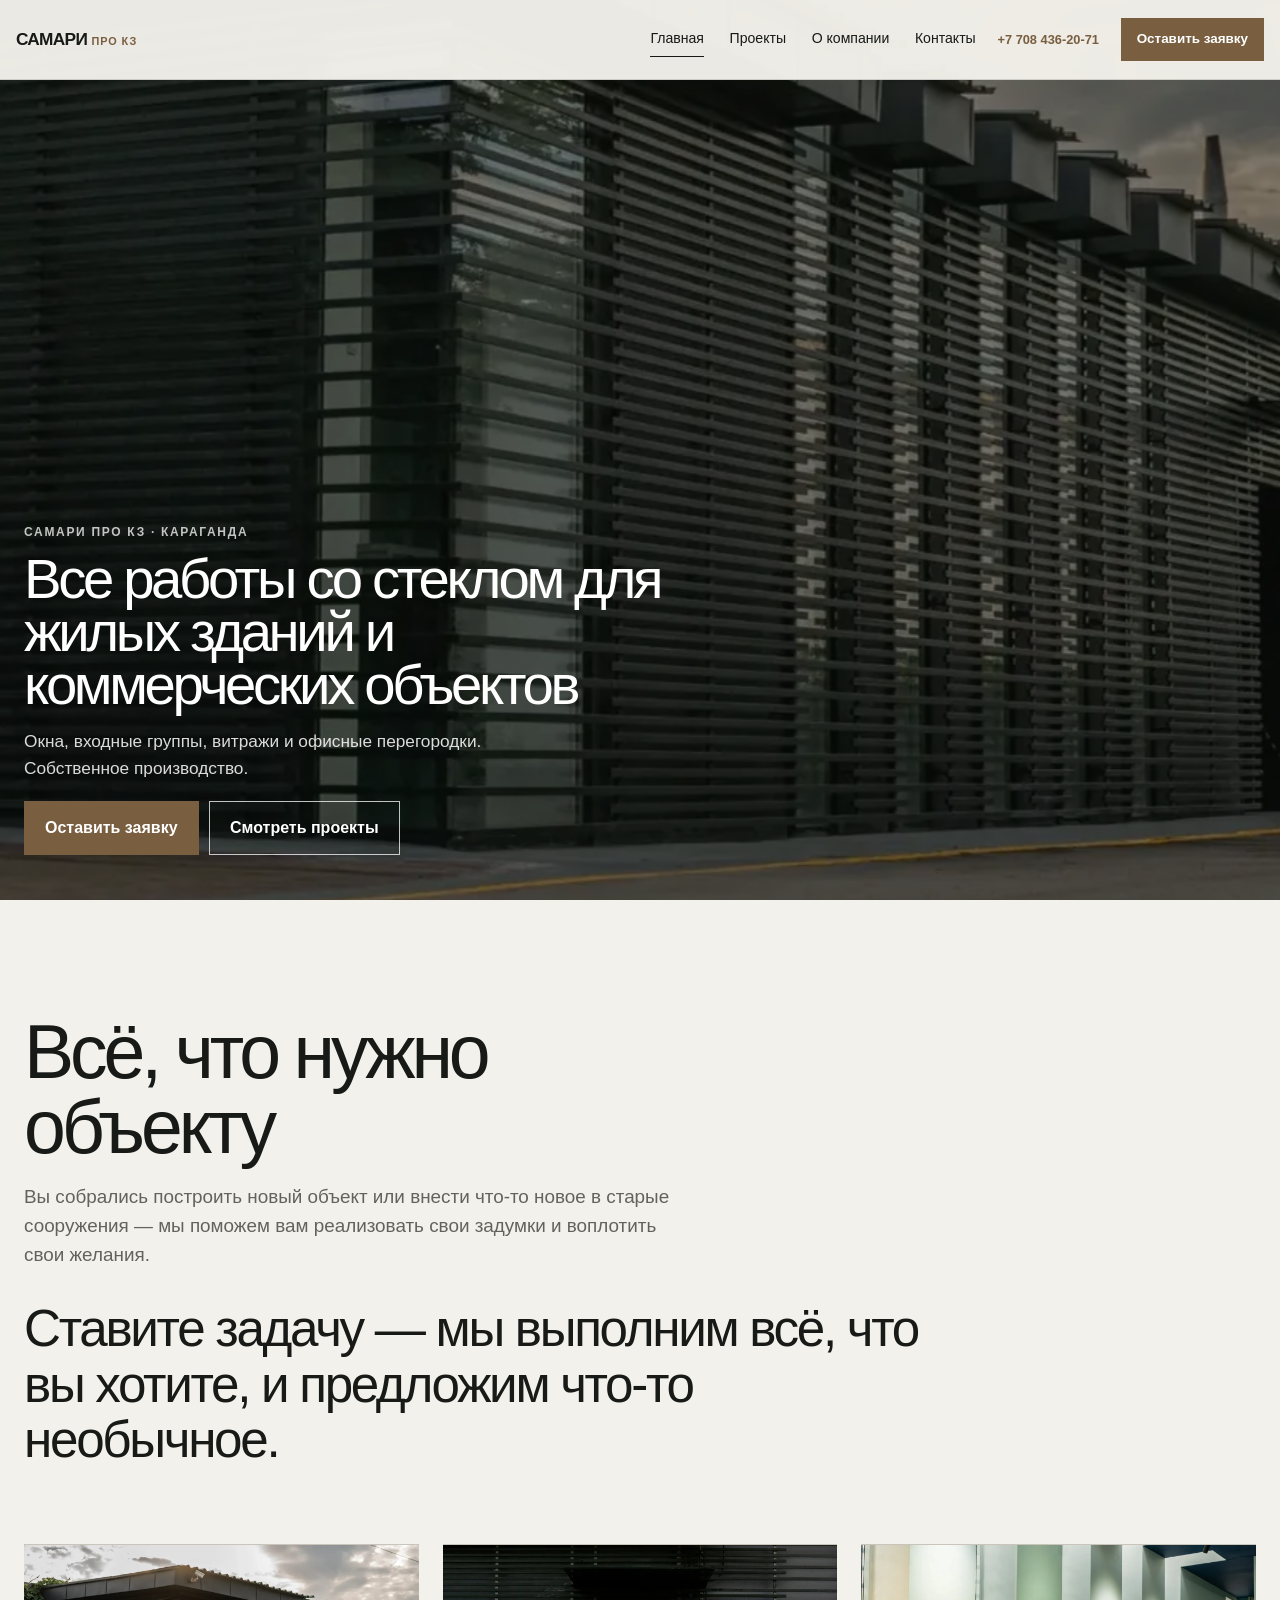
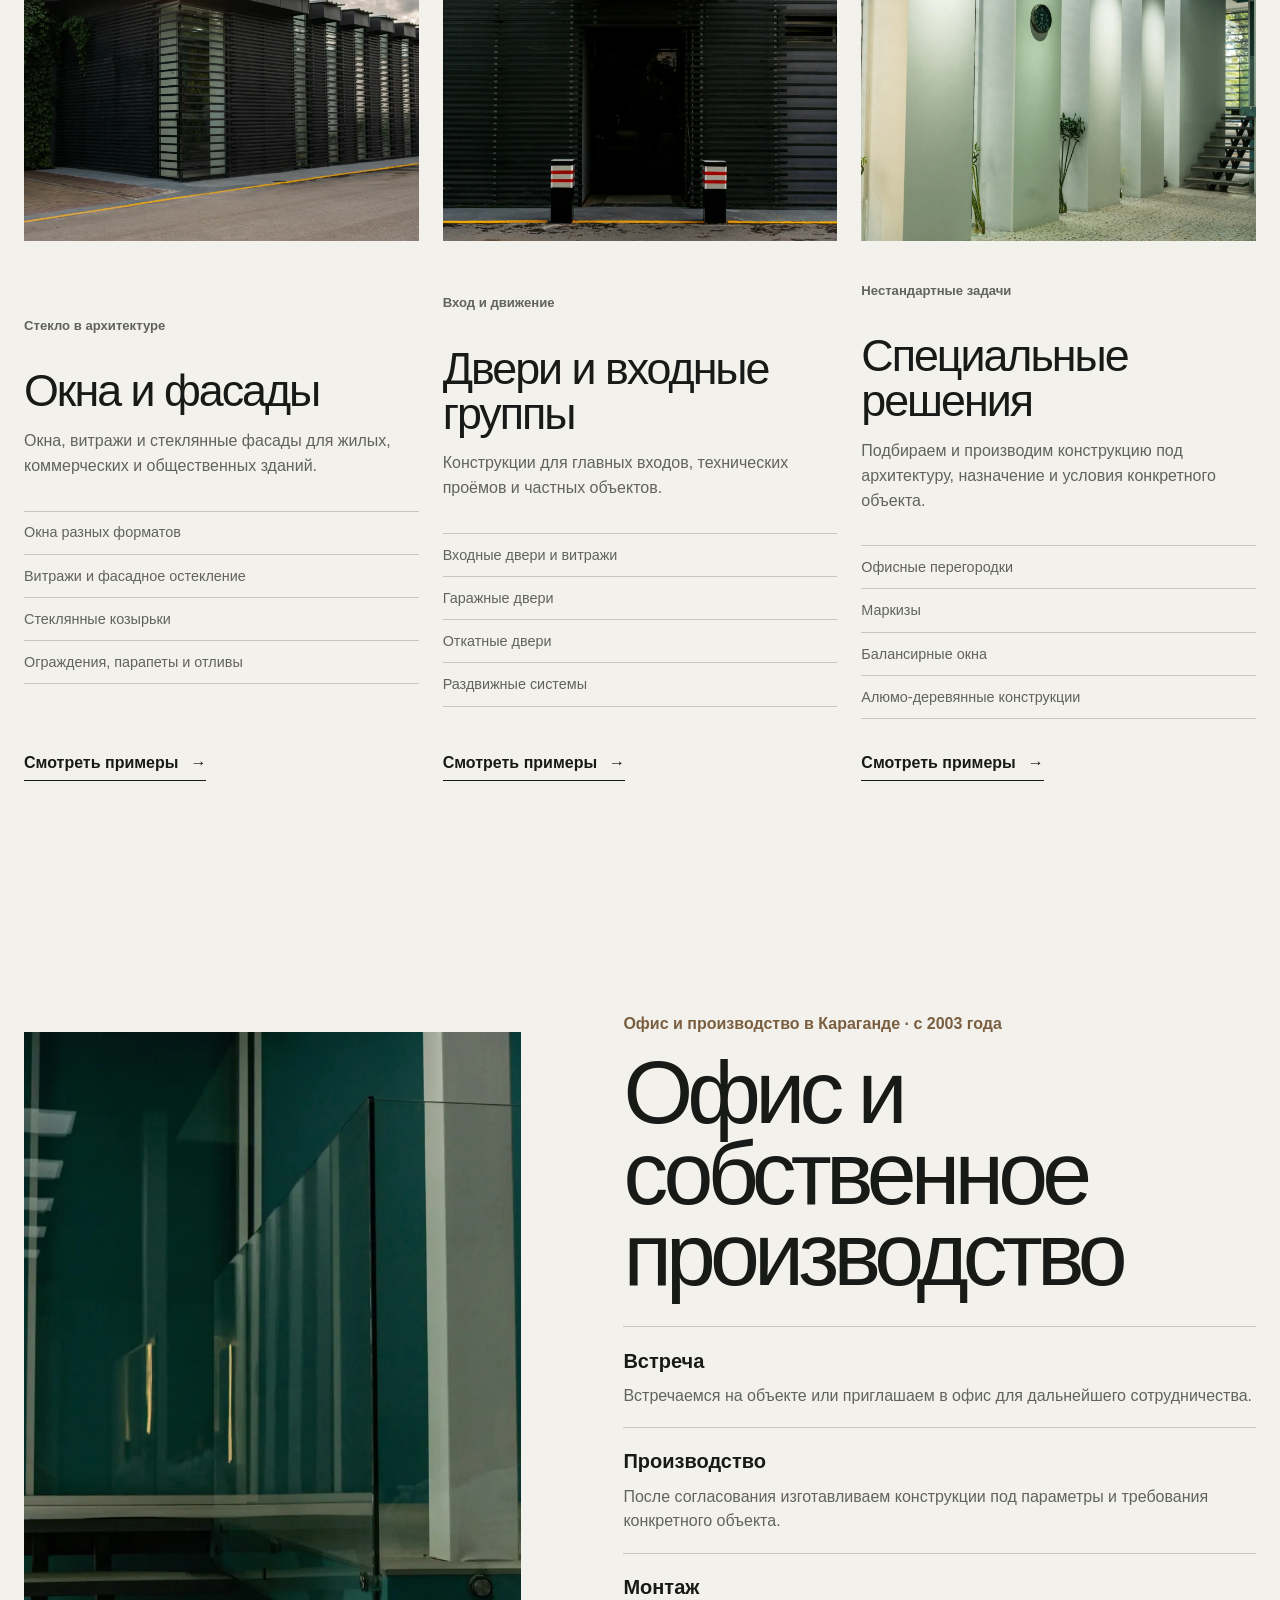
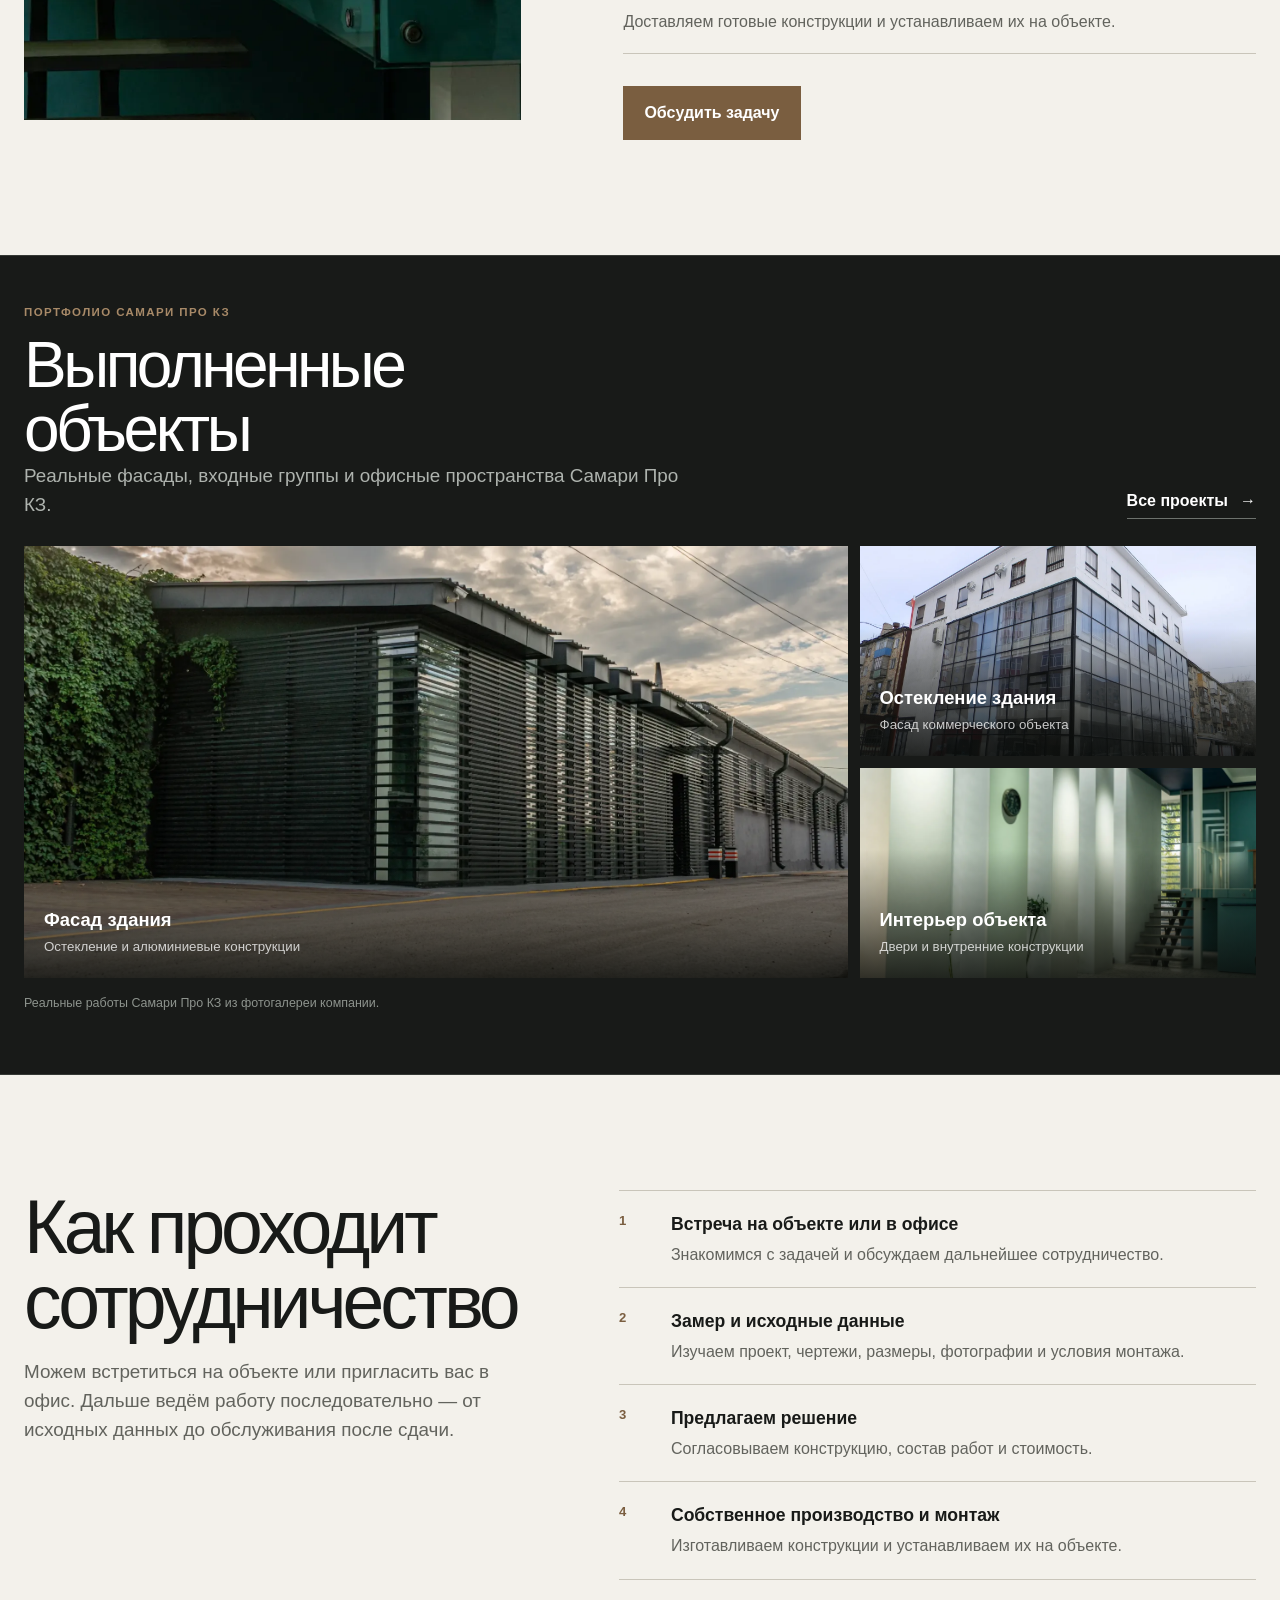
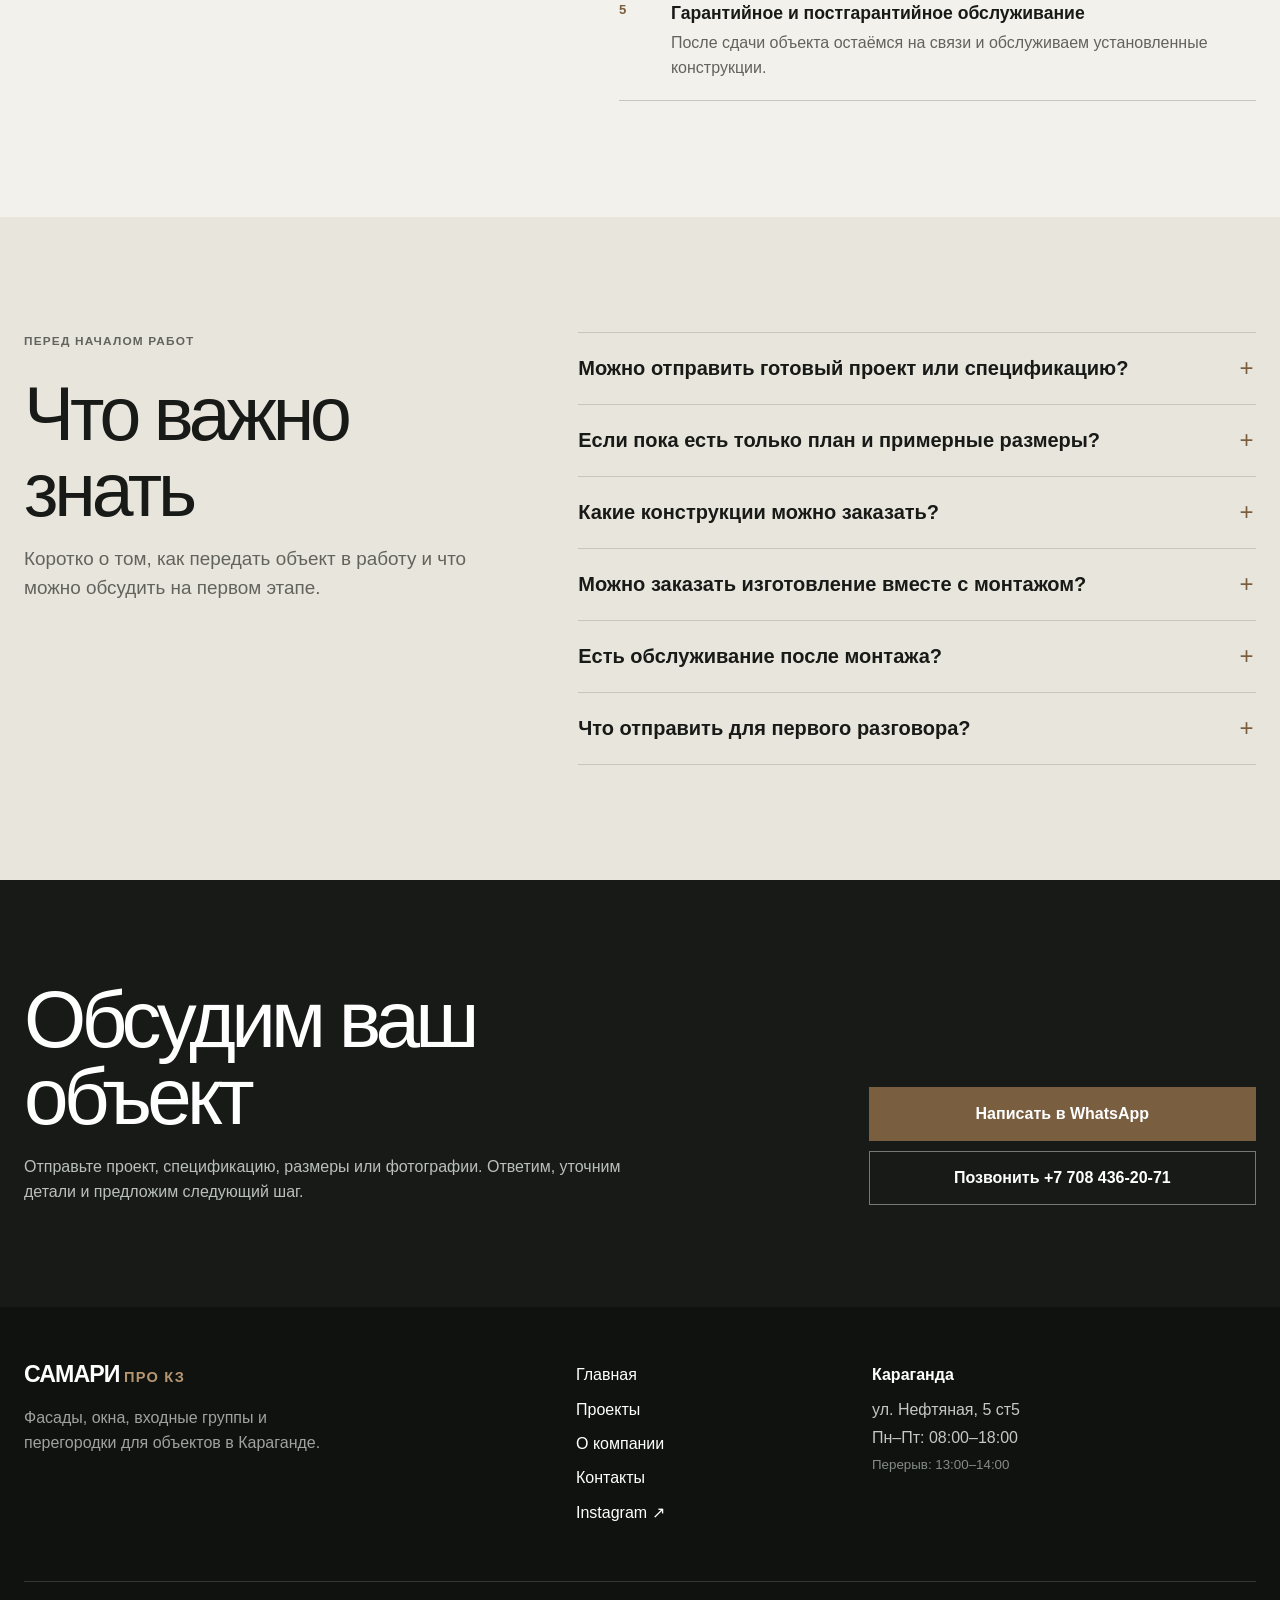
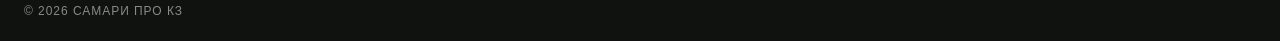
==== commit 5f5b6b04: "Переименовать бренд в Самари Про КЗ" ====
--- a/index.html
+++ b/index.html
@@ -5,26 +5,26 @@
   <meta name="viewport" content="width=device-width, initial-scale=1">
   <base id="site-base" href="/">
   <script>if (location.hostname.endsWith('.github.io')) document.getElementById('site-base').href = '/samari-pro/';</script>
-  <meta name="description" content="Окна, витражи, фасадное остекление, входные группы и офисные перегородки для жилых и коммерческих объектов. Собственное производство Самари Про в Караганде.">
+  <meta name="description" content="Окна, витражи, фасадное остекление, входные группы и офисные перегородки для жилых и коммерческих объектов. Собственное производство Самари Про КЗ в Караганде.">
   <meta name="robots" content="index, follow, max-image-preview:large">
   <meta name="theme-color" content="#f3f1eb">
   <link rel="canonical" href="https://makarenkoooooo.github.io/samari-pro/">
   <meta property="og:locale" content="ru_KZ">
   <meta property="og:type" content="website">
-  <meta property="og:site_name" content="Самари Про">
-  <meta property="og:title" content="Самари Про — окна, фасады и стеклянные конструкции">
+  <meta property="og:site_name" content="Самари Про КЗ">
+  <meta property="og:title" content="Самари Про КЗ — окна, фасады и стеклянные конструкции">
   <meta property="og:description" content="Работы со стеклом и конструкциями для жилых и коммерческих объектов. Собственное производство в Караганде.">
   <meta property="og:url" content="https://makarenkoooooo.github.io/samari-pro/">
   <meta property="og:image" content="https://makarenkoooooo.github.io/samari-pro/assets/images/projects/project-03.webp">
-  <meta property="og:image:alt" content="Фасад с панорамным остеклением — работа Самари Про">
+  <meta property="og:image:alt" content="Фасад с панорамным остеклением — работа Самари Про КЗ">
   <meta name="twitter:card" content="summary_large_image">
-  <meta name="twitter:title" content="Самари Про — окна, фасады и стеклянные конструкции">
+  <meta name="twitter:title" content="Самари Про КЗ — окна, фасады и стеклянные конструкции">
   <meta name="twitter:description" content="Собственное производство конструкций для жилых и коммерческих объектов в Караганде.">
   <meta name="twitter:image" content="https://makarenkoooooo.github.io/samari-pro/assets/images/projects/project-03.webp">
   <link rel="icon" href="assets/images/favicon.svg" type="image/svg+xml">
   <link rel="alternate icon" href="favicon.ico" sizes="any">
   <link rel="apple-touch-icon" href="assets/images/apple-touch-icon.png">
-  <title>Самари Про — окна, фасады и стеклянные конструкции в Караганде</title>
+  <title>Самари Про КЗ — окна, фасады и стеклянные конструкции в Караганде</title>
   <link rel="preload" as="image" href="assets/images/projects/project-03-mobile.webp" media="(max-width: 47.99rem)" fetchpriority="high">
   <link rel="preload" as="image" href="assets/images/projects/project-03.webp" media="(min-width: 48rem)" fetchpriority="high">
   <link rel="stylesheet" href="assets/css/style.css?v=20260913h">
@@ -35,7 +35,7 @@
       {
         "@type": ["Organization", "HomeAndConstructionBusiness"],
         "@id": "https://makarenkoooooo.github.io/samari-pro/#organization",
-        "name": "Самари Про",
+        "name": "Самари Про КЗ",
         "url": "https://makarenkoooooo.github.io/samari-pro/",
         "logo": "https://makarenkoooooo.github.io/samari-pro/assets/images/apple-touch-icon.png",
         "image": "https://makarenkoooooo.github.io/samari-pro/assets/images/projects/project-03.webp",
@@ -62,7 +62,7 @@
         "@type": "WebSite",
         "@id": "https://makarenkoooooo.github.io/samari-pro/#website",
         "url": "https://makarenkoooooo.github.io/samari-pro/",
-        "name": "Самари Про",
+        "name": "Самари Про КЗ",
         "inLanguage": "ru-KZ",
         "publisher": {"@id": "https://makarenkoooooo.github.io/samari-pro/#organization"}
       }
@@ -73,7 +73,7 @@
 <body class="page-home">
   <div class="loading-screen" aria-hidden="true"><i></i><i></i></div>
   <header class="site-header" data-header>
-    <a class="logo" href="./"><span>САМАРИ</span><b>ПРО</b></a>
+    <a class="logo" href="./"><span>САМАРИ</span><b>ПРО КЗ</b></a>
     <nav class="desktop-nav" aria-label="Основная навигация">
       <a href="./" aria-current="page">Главная</a><a href="projects/">Проекты</a><a href="about/">О компании</a><a href="contacts/">Контакты</a>
     </nav>
@@ -92,11 +92,11 @@
     <section class="hero" aria-labelledby="hero-title">
       <picture>
         <source media="(max-width: 47.99rem)" srcset="assets/images/projects/project-03-mobile.webp" width="900" height="1200">
-        <img decoding="sync" class="hero__image is-active" src="assets/images/projects/project-03.webp" alt="Фасад здания с панорамным остеклением, работа Самари Про" width="1920" height="1280" fetchpriority="high">
+        <img decoding="sync" class="hero__image is-active" src="assets/images/projects/project-03.webp" alt="Фасад здания с панорамным остеклением, работа Самари Про КЗ" width="1920" height="1280" fetchpriority="high">
       </picture>
       <div class="hero__overlay" aria-hidden="true"></div>
       <div class="shell hero__content">
-        <p class="hero__location">Самари Про · Караганда</p>
+        <p class="hero__location">Самари Про КЗ · Караганда</p>
         <h1 id="hero-title">Все работы со стеклом для жилых зданий и коммерческих объектов</h1>
         <p class="hero__lead">Окна, входные группы, витражи и офисные перегородки. Собственное производство.</p>
         <div class="hero__actions"><a class="button button--accent" href="https://wa.me/77084362071" target="_blank" rel="noopener">Оставить заявку</a><button class="button button--light" type="button" data-scroll-target="projects">Смотреть проекты</button></div>
@@ -111,15 +111,15 @@
       <div class="shell"><p class="solution-promise" data-reveal>Ставите задачу — мы выполним всё, что вы хотите, и предложим что-то необычное.</p></div>
       <div class="shell solution-list">
         <article class="solution" data-reveal>
-          <a class="solution__image" href="projects/"><img decoding="async" src="assets/images/projects/project-01.webp" alt="Фасад здания, работа Самари Про" width="1600" height="1067" loading="lazy"></a>
+          <a class="solution__image" href="projects/"><img decoding="async" src="assets/images/projects/project-01.webp" alt="Фасад здания, работа Самари Про КЗ" width="1600" height="1067" loading="lazy"></a>
           <div class="solution__copy"><p class="solution__type">Стекло в архитектуре</p><h3>Окна и фасады</h3><p>Окна, витражи и стеклянные фасады для жилых, коммерческих и общественных зданий.</p><ul class="solution__services"><li>Окна разных форматов</li><li>Витражи и фасадное остекление</li><li>Стеклянные козырьки</li><li>Ограждения, парапеты и отливы</li></ul><a class="text-link" href="projects/">Смотреть примеры <span>→</span></a></div>
         </article>
         <article class="solution" data-reveal>
-          <a class="solution__image" href="projects/"><img decoding="async" src="assets/images/projects/project-10.webp" alt="Входная группа здания, работа Самари Про" width="1600" height="1067" loading="lazy"></a>
+          <a class="solution__image" href="projects/"><img decoding="async" src="assets/images/projects/project-10.webp" alt="Входная группа здания, работа Самари Про КЗ" width="1600" height="1067" loading="lazy"></a>
           <div class="solution__copy"><p class="solution__type">Вход и движение</p><h3>Двери и входные группы</h3><p>Конструкции для главных входов, технических проёмов и частных объектов.</p><ul class="solution__services"><li>Входные двери и витражи</li><li>Гаражные двери</li><li>Откатные двери</li><li>Раздвижные системы</li></ul><a class="text-link" href="projects/">Смотреть примеры <span>→</span></a></div>
         </article>
         <article class="solution solution--cold" data-reveal>
-          <a class="solution__image" href="projects/"><img decoding="async" src="assets/images/projects/project-34.webp" alt="Интерьер коммерческого объекта, работа Самари Про" width="1600" height="1067" loading="lazy"></a>
+          <a class="solution__image" href="projects/"><img decoding="async" src="assets/images/projects/project-34.webp" alt="Интерьер коммерческого объекта, работа Самари Про КЗ" width="1600" height="1067" loading="lazy"></a>
           <div class="solution__copy"><p class="solution__type">Нестандартные задачи</p><h3>Специальные решения</h3><p>Подбираем и производим конструкцию под архитектуру, назначение и условия конкретного объекта.</p><ul class="solution__services"><li>Офисные перегородки</li><li>Маркизы</li><li>Балансирные окна</li><li>Алюмо-деревянные конструкции</li></ul><a class="text-link" href="projects/">Смотреть примеры <span>→</span></a></div>
         </article>
       </div>
@@ -127,7 +127,7 @@
 
     <section class="company-showcase section" aria-labelledby="company-showcase-title">
       <div class="shell company-showcase__grid">
-        <figure class="company-media" data-reveal><img decoding="async" src="assets/images/projects/project-20.webp" alt="Стеклянные конструкции на реализованном объекте Самари Про" width="1600" height="1067" loading="lazy"></figure>
+        <figure class="company-media" data-reveal><img decoding="async" src="assets/images/projects/project-20.webp" alt="Стеклянные конструкции на реализованном объекте Самари Про КЗ" width="1600" height="1067" loading="lazy"></figure>
         <div class="company-showcase__copy" data-reveal>
           <p class="company-since">Офис и производство в Караганде · с 2003 года</p>
           <h2 id="company-showcase-title">Офис и собственное производство</h2>
@@ -142,13 +142,13 @@
     </section>
 
     <section class="featured-projects section" id="projects" aria-labelledby="projects-title">
-      <div class="shell section-heading section-heading--row" data-reveal><div><p class="featured-projects__label">Портфолио Самари Про</p><h2 id="projects-title">Выполненные объекты</h2><p>Реальные фасады, входные группы и офисные пространства Самари Про.</p></div><a class="text-link" href="projects/">Все проекты <span>→</span></a></div>
+      <div class="shell section-heading section-heading--row" data-reveal><div><p class="featured-projects__label">Портфолио Самари Про КЗ</p><h2 id="projects-title">Выполненные объекты</h2><p>Реальные фасады, входные группы и офисные пространства Самари Про КЗ.</p></div><a class="text-link" href="projects/">Все проекты <span>→</span></a></div>
       <div class="shell project-mosaic" data-reveal>
-        <a class="project-tile project-tile--large" href="projects/"><img decoding="async" src="assets/images/projects/project-03.webp" alt="Фасад здания с остеклением, работа Самари Про" width="1920" height="1280" loading="lazy"><span><b>Фасад здания</b><small>Остекление и алюминиевые конструкции</small></span></a>
-        <a class="project-tile" href="projects/"><img decoding="async" src="assets/images/real/samari-real-01.webp" alt="Многоэтажное здание с фасадным остеклением, работа Самари Про" width="1440" height="1080" loading="lazy"><span><b>Остекление здания</b><small>Фасад коммерческого объекта</small></span></a>
-        <a class="project-tile" href="projects/"><img decoding="async" src="assets/images/projects/project-33.webp" alt="Внутреннее пространство реализованного объекта Самари Про" width="1600" height="1067" loading="lazy"><span><b>Интерьер объекта</b><small>Двери и внутренние конструкции</small></span></a>
+        <a class="project-tile project-tile--large" href="projects/"><img decoding="async" src="assets/images/projects/project-03.webp" alt="Фасад здания с остеклением, работа Самари Про КЗ" width="1920" height="1280" loading="lazy"><span><b>Фасад здания</b><small>Остекление и алюминиевые конструкции</small></span></a>
+        <a class="project-tile" href="projects/"><img decoding="async" src="assets/images/real/samari-real-01.webp" alt="Многоэтажное здание с фасадным остеклением, работа Самари Про КЗ" width="1440" height="1080" loading="lazy"><span><b>Остекление здания</b><small>Фасад коммерческого объекта</small></span></a>
+        <a class="project-tile" href="projects/"><img decoding="async" src="assets/images/projects/project-33.webp" alt="Внутреннее пространство реализованного объекта Самари Про КЗ" width="1600" height="1067" loading="lazy"><span><b>Интерьер объекта</b><small>Двери и внутренние конструкции</small></span></a>
       </div>
-      <p class="shell image-note">Реальные работы Самари Про из фотогалереи компании.</p>
+      <p class="shell image-note">Реальные работы Самари Про КЗ из фотогалереи компании.</p>
     </section>
 
     <section class="how section" aria-labelledby="how-title">
@@ -165,7 +165,7 @@
           <details><summary>Можно отправить готовый проект или спецификацию?</summary><p>Да. Пришлите документы в WhatsApp — изучим исходные данные и уточним вопросы по конструкциям и монтажу.</p></details>
           <details><summary>Если пока есть только план и примерные размеры?</summary><p>Этого достаточно для первого обсуждения. Точные параметры фиксируются после уточнения объекта и замера.</p></details>
           <details><summary>Какие конструкции можно заказать?</summary><p>Фасадное остекление, витражи, окна, двери, входные группы и стеклянные перегородки.</p></details>
-          <details><summary>Можно заказать изготовление вместе с монтажом?</summary><p>Да. Самари Про производит конструкции и выполняет их монтаж на объекте.</p></details>
+          <details><summary>Можно заказать изготовление вместе с монтажом?</summary><p>Да. Самари Про КЗ производит конструкции и выполняет их монтаж на объекте.</p></details>
           <details><summary>Есть обслуживание после монтажа?</summary><p>Да. После сдачи объекта выполняем гарантийное и постгарантийное обслуживание установленных конструкций.</p></details>
           <details><summary>Что отправить для первого разговора?</summary><p>Назначение объекта, проект или фотографии, примерные размеры и желаемый срок реализации.</p></details>
         </div>
@@ -181,8 +181,8 @@
   </main>
 
   <footer class="site-footer">
-    <div class="shell footer__main"><div><a class="logo logo--footer" href="./"><span>САМАРИ</span><b>ПРО</b></a><p>Фасады, окна, входные группы и перегородки для объектов в Караганде.</p></div><nav aria-label="Навигация в подвале"><a href="./">Главная</a><a href="projects/">Проекты</a><a href="about/">О компании</a><a href="contacts/">Контакты</a><a href="https://www.instagram.com/samari_pro/" target="_blank" rel="noopener">Instagram ↗</a></nav><address><b>Караганда</b><span>ул. Нефтяная, 5 ст5</span><span>Пн–Пт: 08:00–18:00</span><small>Перерыв: 13:00–14:00</small></address></div>
-    <div class="shell footer__bottom"><span>© 2026 Самари Про</span></div>
+    <div class="shell footer__main"><div><a class="logo logo--footer" href="./"><span>САМАРИ</span><b>ПРО КЗ</b></a><p>Фасады, окна, входные группы и перегородки для объектов в Караганде.</p></div><nav aria-label="Навигация в подвале"><a href="./">Главная</a><a href="projects/">Проекты</a><a href="about/">О компании</a><a href="contacts/">Контакты</a><a href="https://www.instagram.com/samari_pro/" target="_blank" rel="noopener">Instagram ↗</a></nav><address><b>Караганда</b><span>ул. Нефтяная, 5 ст5</span><span>Пн–Пт: 08:00–18:00</span><small>Перерыв: 13:00–14:00</small></address></div>
+    <div class="shell footer__bottom"><span>© 2026 Самари Про КЗ</span></div>
   </footer>
   <script src="assets/js/main.js?v=20260908c" defer></script>
 </body>
